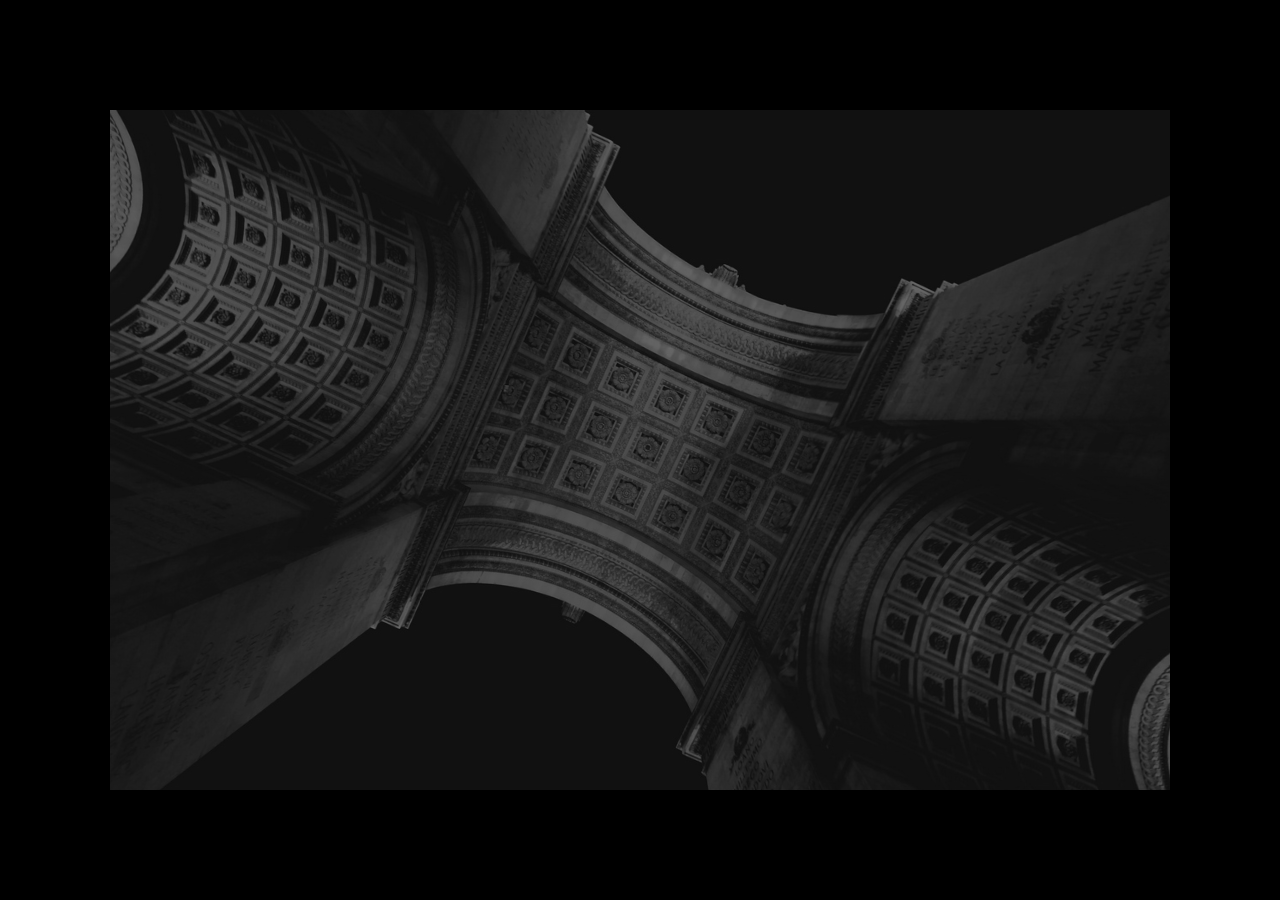
==== index.html @ 2edc4a4c "Update" ====
<!DOCTYPE html>
<html lang="en">

<head>
    <meta charset="utf-8">
    <title>
        Gus Yudha || Hi There!
    </title>
    <meta content="" name="description">
    <meta content="" name="author">
    <meta content="" name="keywords">
    <meta
        content="height=device-height, width=device-width, initial-scale=1.0, minimum-scale=1.0, maximum-scale=1.0, user-scalable=no, target-densitydpi=device-dpi"
        name="viewport">

    <link href="css/bootstrap.min.css" media="all" rel="stylesheet" type="text/css">
    <link href="css/style-pure-dark.css" media="all" rel="stylesheet" type="text/css">
    <link href="css/font-awesome-4.5.0/css/font-awesome.min.css" media="all" rel="stylesheet" type="text/css">
    <link href="css/colors/red.css" media="screen" rel="stylesheet" title="red" type="text/css">
    <link href="css/colors/red-2.css" media="screen" rel="stylesheet" title="red-2" type="text/css">
    <link href="css/colors/green.css" media="screen" rel="stylesheet" title="green" type="text/css">
    <link href="css/colors/green-2.css" media="screen" rel="stylesheet" title="green-2" type="text/css">
    <link href="css/colors/blue.css" media="screen" rel="stylesheet" title="blue" type="text/css">
    <link href="css/colors/blue-2.css" media="screen" rel="stylesheet" title="blue-2" type="text/css">
    <link href="css/colors/yellow.css" media="screen" rel="stylesheet" title="yellow" type="text/css">
    <link href="css/colors/yellow-2.css" media="screen" rel="stylesheet" title="yellow-2" type="text/css">
    <link href="css/colors/orange.css" media="screen" rel="stylesheet" title="orange" type="text/css">
    <link href="css/colors/gold.css" media="screen" rel="stylesheet" title="gold" type="text/css">
    <link href="css/colors/pink.css" media="screen" rel="stylesheet" title="pink" type="text/css">
    <link href="css/colors/purple.css" media="screen" rel="stylesheet" title="purple" type="text/css">
    <link href="css/colors/violet.css" media="screen" rel="stylesheet" title="violet" type="text/css">
    <link href="css/colors/turquoise.css" media="screen" rel="stylesheet" title="turquoise" type="text/css">
    <link href="css/colors/brick.css" media="screen" rel="stylesheet" title="brick" type="text/css">
    <link href="css/colors/white.css" media="screen" rel="stylesheet" title="white" type="text/css">
    <link
        href="http://fonts.googleapis.com/css?family=Raleway:100,200,300,400,500,600,700,800,900%7CDosis:200,300,400,500,600,700,800%7COswald:300,400,700%7CMontserrat:400,700"
        rel="stylesheet" type="text/css">
</head>

<body class="page-top">

    <div id="preloader">
        <div id="preloader-status">
            <div class="preloader-position preloader-effect">
                <span></span>
            </div>
        </div>
    </div>
    <div class="site-opening" id="site-wrapper">

        <div id="bg-layer">

            <div id="kenburnsy-bg">
                <img alt="Background" src="img/background/1.jpg">
                <img alt="Background" src="img/background/2.jpg">
                <img alt="Background" src="img/background/3.jpg">
                <img alt="Background" src="img/background/4.jpg">
            </div>

            <div id="particles-holder">
                <div id="particles-js"></div>
            </div>
            <div class="preload-content"></div>
        </div>
    </div>

    <div class="logo top-position"></div>

    <div class="logo-mobile top-position"></div>

    <div class="menu-trigger top-position" id="menu">

        <button class="lines-button minus menu-toggle" id="main-menu-caller" type="button"><span
                class="lines"></span></button>
    </div>
    <div id="ui-layer">

        <div id="menu-wrapper">

            <div id="main-menu">
                <div class="menu-nav-wrapper">
                    <nav class="menu-nav">
                        <ul class="brackets">
                            <li class="menu">
                                <a class="menu-state active" href="#" id="fire-home">Home</a>
                            </li>
                            <li class="menu">
                                <a class="menu-state" href="#" id="fire-about">About</a>
                            </li>
                            <li class="menu">
                                <a class="menu-state" href="#" id="fire-services">Services</a>
                            </li>
                            <li class="menu">
                                <a class="menu-state" href="#" id="fire-photos">Videos</a>
                            </li>
                            <li class="menu">
                                <a class="menu-state" href="#" id="fire-contact">Contact</a>
                            </li>
                            <li class="menu credits">
                                <a href="#">&copy;2021 All Rights Reserved.</a>
                            </li>
                        </ul>
                    </nav>
                </div>
            </div>
        </div>
    </div>
    <div class="border-top top-position"></div>
    <div class="border-left left-position"></div>
    <div class="border-right right-position"></div>
    <div class="border-bottom bottom-position"></div>
    <div class="line-left left-position"></div>
    <div class="line-right right-position">
        <a href="#">&copy;2021 All Rights Reserved.</a>
    </div>
    <div class="launcher bottom-position">

        <div id="countdown-wrapper">
            <ul id="countdown">

                <li>
                    <span>2000</span>
                    <p class="timeRefDays">
                        BORN
                    </p>
                </li>
            </ul>
        </div>
    </div>
    <div class="social-icons-wrapper bottom-position">
        <ul class="social-icons">
            <li>
                <a class="fa fa-github" href="https://github.com/ibyudha"></a>
            </li>
            <li>
                <a class="fa fa-youtube" href="https://www.youtube.com/channel/UCrnwR8ihvCiqysY6iXdpBxA"></a>
            </li>
            <li>
                <a class="fa fa-linkedin"
                    href="https://www.linkedin.com/in/ida-bagus-made-yudha-wirawan-a17a961aa/"></a>
            </li>
            <li>
                <a class="fa fa-facebook" href="https://www.facebook.com/gus.yudha.3114/"></a>
            </li>
            <li>
                <a class="fa fa-instagram" href="https://www.instagram.com/ibyudha/"></a>
            </li>
            <li>
                <a class="fa fa-twitter" href="https://twitter.com/ibyudha_"></a>
            </li>
        </ul>
    </div>
    <div class="ex-modal">

        <div class="center-container-home">

            <div class="center-block-home">

                <h6>
                    Newsletter sign up
                </h6>
                <p>
                    Subscribe today to receive the latest news
                </p>
                <div id="subscribe-wrapper">
                    <div id="newsletter">
                        <div class="newsletter">
                            <form action="#" id="subscribe" method="post" name="subscribe">
                                <span class="input input--kuro"><input
                                        class="subscribe-requiredField subscribe-email input__field input__field--kuro"
                                        id="subscribe-email" name="subscribe-email" type="text"> <label
                                        class="input__label input__label--kuro" for="subscribe-email"><span
                                            class="mail input__label-content input__label-content--kuro">Email</span></label>
                                    <button class="submit-button-2" id="submit-2"
                                        type="submit">Subscribe</button></span>
                            </form>
                        </div>
                    </div>
                </div>
                <div class="ex-modal-closer ex-modal-launcher">
                    <a href="#"><span class="fa fa-times"></span></a>
                </div>
            </div>
        </div>
    </div>
    <div class="upper-page current" id="home">

        <div class="overlay left-position"></div>

        <div class="center-container-home">

            <div class="center-block-home">

                <div class="upper-content">

                    <div class="container sections">

                        <div class="row">

                            <div id="intro-wrapper">
                                <div class="flexslider-the-sea">
                                    <ul class="slides">
                                        <li>
                                            <h3>
                                                I AM GUS YUDHA
                                            </h3>
                                        </li>
                                        <li>
                                            <h3>
                                                I AM A LUMION
                                            </h3>
                                        </li>
                                    </ul>
                                </div>
                                <div class="divider-the-sea"></div>
                                <div class="unveil-the-sea">
                                    <div class="wrap-the-sea">
                                        <div class="line-top-the-sea"></div>
                                        <div class="title-intro-the-sea">
                                            <h1 style="font-size: 3rem;">
                                                WELCOME
                                            </h1>
                                        </div>
                                        <div class="description-intro-the-sea">
                                            <span class="line-bottom-the-sea"></span> <span class="subscribe-spacer"><a
                                                    class="ex-modal-launcher" href="#">Subscribe</a></span> <span
                                                class="line-bottom-the-sea"></span>
                                        </div>
                                    </div>
                                </div>
                            </div>
                        </div>
                    </div>
                    <div class="social-icons-wrapper-mobile bottom-position">
                        <ul class="social-icons-mobile">
                            <li>
                                <a class="fa fa-github" href="https://github.com/ibyudha"></a>
                            </li>
                            <li>
                                <a class="fa fa-youtube"
                                    href="https://www.youtube.com/channel/UCrnwR8ihvCiqysY6iXdpBxA"></a>
                            </li>
                            <li>
                                <a class="fa fa-linkedin"
                                    href="https://www.linkedin.com/in/ida-bagus-made-yudha-wirawan-a17a961aa/"></a>
                            </li>
                            <li>
                                <a class="fa fa-facebook" href="https://www.facebook.com/gus.yudha.3114/"></a>
                            </li>
                            <li>
                                <a class="fa fa-instagram" href="https://www.instagram.com/ibyudha/"></a>
                            </li>
                            <li>
                                <a class="fa fa-twitter" href="https://twitter.com/ibyudha_"></a>
                            </li>
                        </ul>
                    </div>
                    <div class="launcher-mobile bottom-position">

                        <div id="countdown-wrapper-mobile">
                            <ul id="countdown-mobile">
                                <li>
                                    <span>2000</span>
                                    <p class="timeRefDays">
                                        BORN
                                    </p>
                                </li>
                            </ul>
                        </div>
                    </div>
                </div>
            </div>
        </div>
    </div>

    <div class="lower-page" id="about">

        <div class="center-container">

            <div class="center-block">

                <div class="lower-content">

                    <div class="container sections">

                        <div class="row">
                            <div class="col-md-3">
                                <h4>
                                    Who i am
                                </h4>
                                <h2>
                                    About
                                </h2>
                            </div>
                            <div class="col-md-3"></div>
                            <div class="col-md-6">

                                <div class="quote">
                                    <p>
                                        <span class="quote-mark-l fa fa-quote-left"></span>I am a person who likes to
                                        examine an event and see the world from a different side.<span
                                            class="quote-mark-r fa fa-quote-right"></span>
                                    </p>
                                </div>
                            </div>
                        </div>

                        <div class="row">

                            <div class="decoration">
                                <div class="decoration-left"></div>
                                <div class="decoration-effect">
                                    <a class="effect-bubba" href="#">Read more</a>
                                </div>
                                <div class="decoration-right"></div>
                            </div>
                        </div>

                        <div class="row">
                            <div class="col-md-4">
                                <span class="awesome"><span class="fa fa-shield"></span></span>
                                <h5>
                                    <span class="awesome-2">Skills</span> First
                                </h5>

                                <div class="contentOT">
                                    <div class="colOT">
                                        <ul id="skills">
                                            <li>
                                                <span class="expand photoshop"></span><span
                                                    class="skills-description">Video Editor &middot; 85%</span>
                                            </li>
                                            <li>
                                                <span class="expand jquery"></span><span
                                                    class="skills-description">Computer Network &middot;
                                                    70%</span>
                                            </li>
                                            <li>
                                                <span class="expand css3"></span><span class="skills-description">Web Programming &middot; 75%</span>
                                            </li>
                                            <li>
                                                <span class="expand html5"></span><span
                                                    class="skills-description">Computer Vision &middot; 80%</span>
                                            </li>
                                            <li class="last">
                                                <span class="expand dreamweaver"></span><span
                                                    class="skills-description">Data Science &middot; 80%</span>
                                            </li>
                                        </ul>
                                    </div>
                                </div>
                            </div>
                            <div class="col-md-4">
                                <span class="awesome"><span class="fa fa-user-secret"></span></span>
                                <h5>
                                    <span class="awesome-2">Customer</span> First
                                </h5>
                                <p>
                                    Every customer needs comfort when ordering.
                                </p>
                                <p>
                                    I will provide a quick response service and appropriate advice every time a customer
                                    asks a question.
                                </p>
                            </div>
                            <div class="col-md-4">
                                <span class="awesome"><span class="fa fa-star"></span></span>
                                <h5>
                                    <span class="awesome-2">Quality</span> First
                                </h5>
                                <p>
                                    Everyone wants the highest quality products for them.
                                </p>
                                <p>
                                    I will work as much as possible to produce superior products commensurate with the
                                    trust given by the customer</a>.
                                </p>
                            </div>
                        </div>
                        <div class="divider-post-bottom"></div>
                    </div>
                </div>
            </div>
        </div>
    </div>

    <div class="lower-page" id="services">

        <div class="center-container">

            <div class="center-block">

                <div class="lower-content">

                    <div class="container sections">

                        <div class="row">
                            <div class="col-md-3">
                                <h4>
                                    What i do
                                </h4>
                                <h2>
                                    Services
                                </h2>
                            </div>
                            <div class="col-md-3"></div>
                            <div class="col-md-6">

                                <div class="quote">
                                    <p>
                                        <span class="quote-mark-l fa fa-quote-left"></span>The best work is made with
                                        patience, accuracy, and hard work.<span
                                            class="quote-mark-r fa fa-quote-right"></span>
                                    </p>
                                </div>
                            </div>
                        </div>

                        <div class="row">

                            <div class="decoration">
                                <div class="decoration-left"></div>
                                <div class="decoration-effect">
                                    <a class="effect-bubba" href="#">Read more</a>
                                </div>
                                <div class="decoration-right"></div>
                            </div>
                        </div>

                        <div class="row">
                            <div class="col-md-4">
                                <span class="awesome"><span class="fa fa-globe"></span></span>
                                <h5>
                                    <span class="awesome-2">WEB</span> DEVELOPER
                                </h5>
                                <p>
                                    I've built several websites and have also improved some of the existing ones.
                                </p>

                                <div class="divider-post"></div>
                                <span class="awesome"><span class="fa fa-camera"></span></span>
                                <h5>
                                    <span class="awesome-2">CONTENT</span> CREATOR
                                </h5>
                                <p>
                                    I making weekly video tutorials about technology.
                                </p>
                            </div>
                            <div class="col-md-4">
                                <span class="awesome"><span class="fa fa-gear"></span></span>
                                <h5>
                                    <span class="awesome-2">AI</span> ENGINEER
                                </h5>
                                <p>
                                    My last project was creating a chatbot.
                                </p>

                                <div class="divider-post"></div>
                                <span class="awesome"><span class="fa fa-diamond"></span></span>
                                <h5>
                                    <span class="awesome-2">Network</span> Administrator
                                </h5>
                                <p>
                                    I have built a virtual server based network.
                                </p>
                            </div>
                            <div class="col-md-4">

                                <div class="services-gallery">
                                    <ul class="services-gallery-slider owl-carousel">
                                        <li>
                                            <div class="iframe-container">
                                                <iframe width="270" height="200"
                                                    src="https://www.youtube-nocookie.com/embed/wpNX9VhUiH8?controls=0"
                                                    frameborder="0"
                                                    allow="accelerometer; autoplay; encrypted-media; gyroscope; picture-in-picture"
                                                    allowfullscreen></iframe>
                                            </div>
                                        </li>
                                        <li>
                                            <div class="iframe-container">
                                                <iframe width="270" height="200"
                                                    src="https://www.youtube-nocookie.com/embed/eG4QTaMEMxc?controls=0"
                                                    frameborder="0"
                                                    allow="accelerometer; autoplay; encrypted-media; gyroscope; picture-in-picture"
                                                    allowfullscreen></iframe>
                                            </div>
                                        </li>
                                        <li>
                                            <div class="iframe-container">
                                                <iframe width="270" height="200"
                                                    src="https://www.youtube-nocookie.com/embed/G50nzYuES7M?controls=0"
                                                    frameborder="0"
                                                    allow="accelerometer; autoplay; encrypted-media; gyroscope; picture-in-picture"
                                                    allowfullscreen></iframe>
                                            </div>
                                        </li>
                                        <li>
                                            <div class="iframe-container">
                                                <iframe width="270" height="200"
                                                    src="https://www.youtube-nocookie.com/embed/UrWe6gHqko0?controls=0"
                                                    frameborder="0"
                                                    allow="accelerometer; autoplay; encrypted-media; gyroscope; picture-in-picture"
                                                    allowfullscreen></iframe>
                                            </div>
                                        </li>
                                        <li>
                                            <div class="iframe-container">
                                                <iframe width="270" height="200"
                                                    src="https://www.youtube-nocookie.com/embed/bpfeoYGcw3g?controls=0"
                                                    frameborder="0"
                                                    allow="accelerometer; autoplay; encrypted-media; gyroscope; picture-in-picture"
                                                    allowfullscreen></iframe>
                                            </div>
                                        </li>
                                        <li>
                                            <div class="iframe-container">
                                                <iframe width="270" height="200"
                                                    src="https://www.youtube-nocookie.com/embed/3aJfCZ4-HDM?controls=0"
                                                    frameborder="0"
                                                    allow="accelerometer; autoplay; encrypted-media; gyroscope; picture-in-picture"
                                                    allowfullscreen></iframe>
                                            </div>
                                        </li>
                                    </ul>
                                </div>
                            </div>
                        </div>
                        <div class="divider-post-bottom"></div>
                    </div>
                </div>
            </div>
        </div>
    </div>
    <div class="lower-page" id="photos">

        <div class="center-container">

            <div class="center-block">

                <div class="lower-content">

                    <div class="container sections">

                        <div class="row">
                            <div class="col-md-3">
                                <h4>
                                    What it looks like
                                </h4>
                                <h2>
                                    Videos
                                </h2>
                            </div>
                            <div class="col-md-3"></div>
                            <div class="col-md-6">

                                <div class="quote">
                                    <p>
                                        <span class="quote-mark-l fa fa-quote-left"></span>Capture every precious moment
                                        that will become a flash of history for the audience.<span
                                            class="quote-mark-r fa fa-quote-right"></span>
                                    </p>
                                </div>
                            </div>
                        </div>
                        <div class="row">

                            <div class="decoration">
                                <div class="decoration-left"></div>
                                <div class="decoration-effect">
                                    <a class="effect-bubba" href="#">Read more</a>
                                </div>
                                <div class="decoration-right"></div>
                            </div>
                        </div>

                        <div class="row">

                            <div class="photos-gallery">
                                <ul class="photos-gallery-slider owl-carousel">
                                    <li>
                                        <div class="iframe-container">
                                            <iframe width="270" height="200"
                                                src="https://www.youtube-nocookie.com/embed/HzrtoW1cZo8?controls=0"
                                                frameborder="0"
                                                allow="accelerometer; autoplay; encrypted-media; gyroscope; picture-in-picture"
                                                allowfullscreen></iframe>
                                        </div>
                                    </li>
                                    <li>
                                        <div class="iframe-container">
                                            <iframe width="270" height="200"
                                                src="https://www.youtube-nocookie.com/embed/O0XNQ7FnA1s?controls=0"
                                                frameborder="0"
                                                allow="accelerometer; autoplay; encrypted-media; gyroscope; picture-in-picture"
                                                allowfullscreen></iframe>
                                        </div>
                                    </li>
                                    <li>
                                        <div class="iframe-container">
                                            <iframe width="270" height="200"
                                                src="https://www.youtube-nocookie.com/embed/5U_Fi6OsP6A?controls=0"
                                                frameborder="0"
                                                allow="accelerometer; autoplay; encrypted-media; gyroscope; picture-in-picture"
                                                allowfullscreen></iframe>
                                        </div>
                                    </li>
                                    <li>
                                        <div class="iframe-container">
                                            <iframe width="270" height="200"
                                                src="https://www.youtube-nocookie.com/embed/e3sJr1obeyM?controls=0"
                                                frameborder="0"
                                                allow="accelerometer; autoplay; encrypted-media; gyroscope; picture-in-picture"
                                                allowfullscreen></iframe>
                                        </div>
                                    </li>
                                </ul>
                            </div>
                        </div>
                        <div class="divider-post-bottom"></div>
                    </div>
                </div>
            </div>
        </div>
    </div>

    <div class="lower-page" id="contact">

        <div class="center-container">

            <div class="center-block">

                <div class="lower-content">

                    <div class="container sections">

                        <div class="row">
                            <div class="col-md-3">
                                <h4>
                                    Where to find me
                                </h4>
                                <h2>
                                    Contact
                                </h2>
                            </div>
                            <div class="col-md-3"></div>
                            <div class="col-md-6">

                                <div class="quote">
                                    <p>
                                        <span class="quote-mark-l fa fa-quote-left"></span>I live on the north side of
                                        Bali. Singaraja is a city located in Buleleng regency and is dubbed as an
                                        education city.<span class="quote-mark-r fa fa-quote-right"></span>
                                    </p>
                                </div>
                            </div>
                        </div>
                        <div class="row">

                            <div class="decoration">
                                <div class="decoration-left"></div>
                                <div class="decoration-effect">
                                    <a class="effect-bubba" href="#">Read more</a>
                                </div>
                                <div class="decoration-right"></div>
                            </div>
                        </div>

                        <div class="row">
                            <div class="col-md-4">
                                <span class="awesome-contact"><span class="fa fa-map-marker"></span></span>
                                <p>
                                    Griya Kemenuh Upapathi.<br>
                                    Mayor Metra Street 26, Bali
                                </p>

                                <div class="divider-post"></div>
                                <span class="awesome-contact"><span class="fa fa-mobile"></span></span>
                                <p>
                                    [+62] 8214 - 7907 - 803
                                </p>

                                <div class="divider-post"></div>
                                <span class="awesome-contact"><span class="fa fa-paper-plane"></span></span>
                                <p>
                                    <a href="mailto:yudhawirawan@outlook.com">yudhawirawan@outlook.com</a>
                                </p>
                            </div>
                            <div class="col-md-8">

                                <div id="contact-form">
                                    <form action="#" id="form" method="post" name="send">
                                        <div>
                                            <input class="requiredField name" id="name" name="name" placeholder="Name"
                                                type="text">
                                        </div>
                                        <div>
                                            <input class="requiredField email" id="email" name="email"
                                                placeholder="Email" type="text">
                                        </div>
                                        <div>
                                            <input class="requiredField subject" id="subject" name="subject"
                                                placeholder="Subject" type="text">
                                        </div>
                                        <div>
                                            <textarea class="requiredField message" id="message" name="message"
                                                placeholder="Message">
</textarea>
                                        </div>
                                        <div>
                                            <button class="submit-button" id="submit" type="submit">Submit</button>
                                        </div>
                                    </form>
                                </div>
                            </div>
                        </div>
                        <div class="divider-post-bottom"></div>
                    </div>
                </div>
            </div>
        </div>
    </div>

    <script src="js/jquery-1.11.3.min.js" type="text/javascript"></script>
    <script src="js/plugins.js" type="text/javascript"></script>
    <script src="js/ex.js" type="text/javascript"></script>
    <script src="js/particles-light.js" type="text/javascript"></script>
    <div class="s-close" id="customizer">
        <span class="corner"><i class="fa fa-cog"></i></span>
        <div class="visible" id="options">
            <div class="options-head">
                Color Switcher
            </div>
            <div class="options-segment clearfix colors-sel">
                <div class="color-head">
                    Color Scheme
                </div>
                <ul class="color-scheme clearfix">
                    <li class="red">
                        <a class="styleswitch" data-color="red" href="css/colors/red.html"></a>
                    </li>
                    <li class="red-2">
                        <a class="styleswitch" data-color="red-2" href="css/colors/red-2.html"></a>
                    </li>
                    <li class="green">
                        <a class="styleswitch" data-color="green" href="css/colors/green.html"></a>
                    </li>
                    <li class="green-2">
                        <a class="styleswitch" data-color="green-2" href="css/colors/green-2.html"></a>
                    </li>
                    <li class="blue">
                        <a class="styleswitch" data-color="blue" href="css/colors/blue.html"></a>
                    </li>
                    <li class="blue-2">
                        <a class="styleswitch" data-color="blue-2" href="css/colors/blue-2.html"></a>
                    </li>
                    <li class="yellow">
                        <a class="styleswitch" data-color="yellow" href="css/colors/yellow.html"></a>
                    </li>
                    <li class="yellow-2">
                        <a class="styleswitch" data-color="yellow-2" href="css/colors/yellow-2.html"></a>
                    </li>
                    <li class="orange">
                        <a class="styleswitch" data-color="orange" href="css/colors/orange.html"></a>
                    </li>
                    <li class="gold">
                        <a class="styleswitch" data-color="gold" href="css/colors/gold.html"></a>
                    </li>
                    <li class="pink">
                        <a class="styleswitch" data-color="pink" href="css/colors/pink.html"></a>
                    </li>
                    <li class="purple">
                        <a class="styleswitch" data-color="purple" href="css/colors/purple.html"></a>
                    </li>
                    <li class="violet">
                        <a class="styleswitch" data-color="violet" href="css/colors/violet.html"></a>
                    </li>
                    <li class="turquoise">
                        <a class="styleswitch" data-color="turquoise" href="css/colors/turquoise.html"></a>
                    </li>
                    <li class="brick">
                        <a class="styleswitch" data-color="brick" href="css/colors/brick.html"></a>
                    </li>
                    <li class="white">
                        <a class="styleswitch" data-color="white" href="css/colors/white.html"></a>
                    </li>
                </ul>
            </div>
        </div>
    </div>
</body>

</html>
---- css/style-pure-dark.css ----
@charset "utf-8";
/* CSS Document */


/*
  reset
  layout
  intro
  navigation
  brackets
  lines
  signup form
  newsletter form
  newsletter field effect
  social icons
  countdown
  contact form
  frame
  borders
  skills
  kenburnsy
  supersized
  YouTube video containment
  HTML5 video containment
  google maps
  flexSlider
  clouds
  weather
  film grain
  particles
  snow
  birds
  preloader
  preload content
  center container
  owlCarousel
  core owlCarousel
  core magnificPopup
  media queries
  styleswitch [for demonstration purposes only]
*/


/* reset */
html, body, div, span, applet, object, iframe, h1, h2, h3, h4, h5, h6, p, blockquote, pre, a, abbr, acronym, address, big, cite, code, del, dfn, em, img, ins, kbd, q, s, samp, small, strike, strong, sub, sup, tt, var, b, u, i, center, dl, dt, dd, ol, ul, li, fieldset, form, label, legend, table, caption, tbody, tfoot, thead, tr, th, td, article, aside, canvas, details, embed, figure, figcaption, footer, header, hgroup, menu, nav, output, ruby, section, summary, time, mark, audio, video {
margin: 0;
padding: 0;
border: 0;
font-size: 100%;
font: inherit;
vertical-align: baseline;
}

html, body {
height: 100%;
}

body {
line-height: 1;
}

article, aside, details, figcaption, figure, footer, header, hgroup, menu, nav, section {
display: block;
}

ol, ul {
list-style: none;
}

blockquote, q {
quotes: none;
}

blockquote:before, blockquote:after, q:before, q:after {
content: '';
content: none;
}

table {
border-collapse: collapse;
border-spacing: 0;
}

*:focus {  
outline: none;
}

/* remove dotted outline from links, button and input element */
a:focus, a:active,
button::-moz-focus-inner,
input[type="reset"]::-moz-focus-inner,
input[type="button"]::-moz-focus-inner,
input[type="submit"]::-moz-focus-inner {
border: 0;
outline: 0;
}


/* layout */
body {
font-family: 'Raleway', sans-serif;
font-size: 14px;
line-height: 1.5;
font-style: normal;
font-weight: 400;
text-align: left;
color: #fff;
background: #000;
 -webkit-font-smoothing: antialiased;
-moz-osx-font-smoothing: grayscale;
-webkit-text-size-adjust: 100%;
   -moz-text-size-adjust: 100%;
    -ms-text-size-adjust: 100%;
width: 100%;
height: 100%;
overflow-x: hidden;
overflow-y: auto;
margin: 0;
padding: 0;
}

a {
text-decoration: none;
outline: none;
 -webkit-font-smoothing: antialiased;
-moz-osx-font-smoothing: grayscale;
}

a:hover {
color: #fff;
text-decoration: none;
outline: none;
}

p {
 -webkit-font-smoothing: antialiased;
-moz-osx-font-smoothing: grayscale;
}

p a {
text-decoration: none;
outline: none;
font-weight: bold;
-webkit-transition: all 0.5s linear;
   -moz-transition: all 0.5s linear;
    -ms-transition: all 0.5s linear;
     -o-transition: all 0.5s linear;
        transition: all 0.5s linear;
}

p a:hover {
color: #fff;
text-decoration: none;
outline: none;
-webkit-transition: all 0.5s linear;
   -moz-transition: all 0.5s linear;
    -ms-transition: all 0.5s linear;
     -o-transition: all 0.5s linear;
        transition: all 0.5s linear;
}

strong {
font-weight: bold;
}

::-moz-selection { background: #fff; color: #000; }
     ::selection { background: #fff; color: #000; }

 
h1, h2, h3, h4, h5, h6 {
 -webkit-font-smoothing: antialiased;
-moz-osx-font-smoothing: grayscale;
}

h2 {
font-family: 'Montserrat', sans-serif;
font-size: 70px;
font-weight: 700;
line-height: 1;
letter-spacing: -0.08em;
color: #fff;
text-align: left;
text-transform: uppercase;
margin: 0;
padding: 0 0 0 10px;
}

h4 {
font-family: 'Dosis', sans-serif;
font-size: 15px;
font-weight: 400;
line-height: 1;
letter-spacing: 0.05em;
color: #fff;
text-align: left;
text-transform: uppercase;
margin: 0;
padding: 0 0 2px 10px;
}

h5 {
font-family: 'Montserrat', sans-serif;
/* font-size: 30px; */
font-size: 25px;
font-weight: 700;
line-height: 1;
letter-spacing: -0.08em;
color: #fff;
text-align: left;
text-transform: uppercase;
margin: 19px auto 13px auto;
padding: 0 0 0 10px;
}

h6 {
font-family: 'Montserrat', sans-serif;
font-size: 30px;
font-weight: 700;
line-height: 1;
letter-spacing: -0.08em;
color: #fff;
text-align: center;
text-transform: uppercase;
margin: 0;
padding: 0;
}

.overlay {
visibility: visible;
display: block;
position: fixed;
width: 100%;
height: 100%;
overflow: hidden;
left: -50%;
top: 0;
-webkit-transition: all 1000ms ease;
   -moz-transition: all 1000ms ease;
    -ms-transition: all 1000ms ease;
     -o-transition: all 1000ms ease;
        transition: all 1000ms ease;
-webkit-transform: skew(-25deg, 0deg);
   -moz-transform: skew(-25deg, 0deg);
    -ms-transform: skew(-25deg, 0deg);
     -o-transform: skew(-25deg, 0deg);
        transform: skew(-25deg, 0deg);
background: rgba(0,0,0, .55);
z-index: 0;
}

.overlay.left-position {
left: -150%;
-webkit-transition: all 1000ms ease;
   -moz-transition: all 1000ms ease;
    -ms-transition: all 1000ms ease;
     -o-transition: all 1000ms ease;
        transition: all 1000ms ease;
}

.logo {
visibility: visible;
display: block;
background: url(../img/logo-light.png) no-repeat;
position: fixed;
width: 80px;
height: 80px;
left: 25px;
top: 25px;
-webkit-transition: all 0.7s;
   -moz-transition: all 0.7s;
    -ms-transition: all 0.7s;
     -o-transition: all 0.7s;
        transition: all 0.7s;
z-index: 500;
}

.logo.top-position {
-webkit-transform: translateY(-200px);
   -moz-transform: translateY(-200px);
    -ms-transform: translateY(-200px);
     -o-transform: translateY(-200px);
        transform: translateY(-200px);
-webkit-transition: all 0.7s;
   -moz-transition: all 0.7s;
    -ms-transition: all 0.7s;
     -o-transition: all 0.7s;
        transition: all 0.7s;
}

.logo-mobile {
visibility: hidden;
display: none;
}

.line-left {
visibility: visible;
display: block;
font-family: 'Dosis', sans-serif;
letter-spacing: normal;
font-weight: 400;
text-transform: uppercase;
text-decoration: none;
text-align: center;
font-size: 15px;
-webkit-transform: rotate(-90deg);
   -moz-transform: rotate(-90deg);
    -ms-transform: rotate(-90deg);
     -o-transform: rotate(-90deg);
        transform: rotate(-90deg);
-webkit-transform-origin: 0% 50%;
   -moz-transform-origin: 0% 50%;
    -ms-transform-origin: 0% 50%;
     -o-transform-origin: 0% 50%;
        transform-origin: 0% 50%;
position: fixed;
width: 325px;
left: 36px;
top: 50%;
margin-top: 125px;
-webkit-transition: all 0.7s;
   -moz-transition: all 0.7s;
    -ms-transition: all 0.7s;
     -o-transition: all 0.7s;
        transition: all 0.7s;	
z-index: 500;
}

.line-left.left-position {
-webkit-transform: translateX(-200px) rotate(-90deg);
   -moz-transform: translateX(-200px) rotate(-90deg);
    -ms-transform: translateX(-200px) rotate(-90deg);
     -o-transform: translateX(-200px) rotate(-90deg);
        transform: translateX(-200px) rotate(-90deg);
-webkit-transition: all 0.7s;
   -moz-transition: all 0.7s;
    -ms-transition: all 0.7s;
     -o-transition: all 0.7s;
        transition: all 0.7s;
}

.line-left a {
color: #fff;
text-decoration: none;
}

.line-left a:hover {
color: #fff;
text-decoration: none;
}

.line-right {
visibility: visible;
display: block;
font-family: 'Dosis', sans-serif;
letter-spacing: normal;
font-weight: 400;
text-transform: uppercase;
text-decoration: none;
text-align: center;
font-size: 15px;
-webkit-transform: rotate(-90deg);
   -moz-transform: rotate(-90deg);
    -ms-transform: rotate(-90deg);
     -o-transform: rotate(-90deg);
        transform: rotate(-90deg);
-webkit-transform-origin: 100% 50%;
   -moz-transform-origin: 100% 50%;
    -ms-transform-origin: 100% 50%;
     -o-transform-origin: 100% 50%;
        transform-origin: 100% 50%;
position: fixed;
width: 325px;
right: 35px;
top: 50%;
margin-top: -200px;
-webkit-transition: all 0.7s;
   -moz-transition: all 0.7s;
    -ms-transition: all 0.7s;
     -o-transition: all 0.7s;
        transition: all 0.7s;	
z-index: 500;
}

.line-right.right-position {
-webkit-transform: translateX(200px) rotate(-90deg);
   -moz-transform: translateX(200px) rotate(-90deg);
    -ms-transform: translateX(200px) rotate(-90deg);
     -o-transform: translateX(200px) rotate(-90deg);
        transform: translateX(200px) rotate(-90deg);
-webkit-transition: all 0.7s;
   -moz-transition: all 0.7s;
    -ms-transition: all 0.7s;
     -o-transition: all 0.7s;
        transition: all 0.7s;
}

.line-right a {
color: #fff;
text-decoration: none;
}

.line-right a:hover {
color: #fff;
text-decoration: none;
}

.upper-page {
min-height: 100%;
margin: 0;
padding: 0;
}

.upper-content {
margin: 0 auto;
padding: 0;
}

.lower-page {
min-height: 100%;
margin: 0;
padding: 0;
}

.lower-content {
margin: 0 auto;
padding: 213px 0 0 0;
}

.lower-content p {
font-weight: 400;
letter-spacing: 0.05em;
padding: 10px;
}

.sections {
position: relative;
z-index: 5;
}

#about, #services, #photos, #contact {
display: none;
}

.divider-post {
position: relative;
width: 100%;
height: 20px;
}

.divider-post-bottom {
position: relative;
width: 100%;
height: 152px;
}

.awesome {
font-size: 25px;
margin: 0;
padding: 12px 0 0 10px;
text-align: left;
display: block;
}

.awesome-2 {
color: #fff;
}

.awesome-contact {
font-size: 25px;
margin: 0;
padding: 12px 0 10px 10px;
text-align: left;
display: block;
}

.quote {
margin: 23px 0 0 0;
}

.quote p {
font-family: 'Dosis', sans-serif;
letter-spacing: normal;
font-weight: 400;
text-transform: uppercase;
text-decoration: none;
text-align: center;
font-size: 17px;
}

.quote-mark-l {
color: #fff;
padding: 0 10px 0 0;
}

.quote-mark-r {
color: #fff;
padding: 0 0 0 10px;
}

.decoration {
position: relative;
margin: 79px auto 68px auto;
text-align: center;
}

.decoration-left {
width: 33%;
height: 1px;
background: #777;
margin: 0 119px 10px 0;
position: relative;
display: inline-block;
}

.decoration-right {
width: 33%;
height: 1px;
background: #777;
margin: 0 0 10px 119px;
position: relative;
display: inline-block;
}

.decoration-effect {
position: absolute;
font-family: 'Dosis', sans-serif;
font-size: 17px;
line-height: 1.5;
font-style: normal;
text-transform: uppercase;
text-align: center;
font-weight: 400;
letter-spacing: 1px;
background: none;
width: 202px;
height: 61px;
padding: 17px 0 0 0;
margin-left: -101px;
left: 50%;
top: -25px;
border: 1px solid #777;
z-index: 999;
}

.decoration-effect a, .decoration-effect a:hover {
color: #fff;
text-decoration: none;
}

.effect-bubba::before,
.effect-bubba::after {
width: 180px;
height: 39px;
position: absolute;
top: 10px;
right: 10px;
bottom: 10px;
left: 10px;
content: '';
        opacity: 0;
   -moz-opacity: 0;
-webkit-opacity: 0;
filter: alpha(opacity=0);
-ms-filter: "progid:DXImageTransform.Microsoft.Alpha(Opacity=0)";
-webkit-transition: opacity 0.35s, -webkit-transform 0.35s;
        transition: opacity 0.35s, transform 0.35s;
}

.effect-bubba::before {
border-top: 1px solid #fff;
border-bottom: 1px solid #fff;
-webkit-transform: scale(0,1);
   -moz-transform: scale(0,1);
    -ms-transform: scale(0,1);
     -o-transform: scale(0,1);
        transform: scale(0,1);
}

.effect-bubba::after {
border-left: 1px solid #fff;
border-right: 1px solid #fff;
-webkit-transform: scale(1,0);
   -moz-transform: scale(1,0);
    -ms-transform: scale(1,0);
     -o-transform: scale(1,0);
        transform: scale(1,0);
}

.effect-bubba:hover::before,
.effect-bubba:hover::after {
        opacity: 1;
   -moz-opacity: 1;
-webkit-opacity: 1;
filter: alpha(opacity=100);
-ms-filter: "progid:DXImageTransform.Microsoft.Alpha(Opacity=100)";
-webkit-transform: scale(1);
   -moz-transform: scale(1);
    -ms-transform: scale(1);
     -o-transform: scale(1);
        transform: scale(1);
}

#intro-wrapper {
position: relative;
margin: 120px auto;
padding: 0 20px;
-webkit-transform: skew(-25deg, 0deg);
   -moz-transform: skew(-25deg, 0deg);
    -ms-transform: skew(-25deg, 0deg);
     -o-transform: skew(-25deg, 0deg);
        transform: skew(-25deg, 0deg);
}


/* intro */
.wrap-the-sea {
position: relative;
width: 100%;
text-align: center;
margin: 0 auto;
}

.unveil-the-sea {
position: relative;
width: 100%;
height: auto;
margin: 40px auto 0 auto;
}

.divider-the-sea {
position: relative;
width: 100%;
height: 1px;
}

.flexslider-the-sea h3 {
font-family: 'Dosis', sans-serif;
font-size: 23px;
line-height: 1;
font-style: normal;
text-transform: uppercase;
text-align: center;
font-weight: 400;
letter-spacing: normal;
color: #fff;
}

.line-top-the-sea {
margin: 0 auto;
width: 260px;
border-bottom: 1px solid #fff;
padding: 0 0 10px 0;
}

.title-intro-the-sea {
font-family: 'Montserrat', sans-serif;
font-size: 135px;
font-weight: 400;
font-style: normal;
text-transform: uppercase;
letter-spacing: normal;
line-height: 1;
margin: 19px 0 14px 0;
color: #fff;
}

.description-intro-the-sea {
font-family: 'Dosis', sans-serif;
font-size: 18px;
line-height: 1.5;
font-style: normal;
text-transform: uppercase;
font-weight: 500;
letter-spacing: 1px;
color: #fff;
}

.description-intro-the-sea span {
display: inline-block;
}

.line-bottom-the-sea {
width: 61px;
height: 1px;
background: #fff;
margin: 6px 14px;
text-align: center;
}


/* navigation */
#menu {
position: fixed;
width: 80px;
height: 80px;
right: 14px;
top: 3px;
-webkit-transition: all 0.7s;
   -moz-transition: all 0.7s;
    -ms-transition: all 0.7s;
     -o-transition: all 0.7s;
        transition: all 0.7s;
z-index: 1004;
}

#menu.top-position {
-webkit-transform: translateY(-200px);
   -moz-transform: translateY(-200px);
    -ms-transform: translateY(-200px);
     -o-transform: translateY(-200px);
        transform: translateY(-200px);
-webkit-transition: all 0.7s;
   -moz-transition: all 0.7s;
    -ms-transition: all 0.7s;
     -o-transition: all 0.7s;
        transition: all 0.7s;
}

.menu-toggle {
position: absolute;
display: block;
padding: 0;
background: none;
line-height: 1;
        opacity: 1;
   -moz-opacity: 1;
-webkit-opacity: 1;
filter: alpha(opacity=100);
-ms-filter: "progid:DXImageTransform.Microsoft.Alpha(Opacity=100)";
border: none;
z-index: 1004;
}

#main-menu {
position: fixed;
font-family: 'Oswald', sans-serif;
font-size: 45px;
font-style: normal;
text-transform: uppercase;
font-weight: 400;
letter-spacing: 1px;
line-height: 1;
width: 426px;
height: 100%;
right: -200%;
top: 0;
margin: auto;
-webkit-transition: right .4s ease-in-out;
   -moz-transition: right .4s ease-in-out;
    -ms-transition: right .4s ease-in-out;
     -o-transition: right .4s ease-in-out;
        transition: right .4s ease-in-out;
-webkit-transform: skew(-25deg, 0deg);
   -moz-transform: skew(-25deg, 0deg);
    -ms-transform: skew(-25deg, 0deg);
     -o-transform: skew(-25deg, 0deg);
        transform: skew(-25deg, 0deg);
z-index: 1003;
}

#main-menu.activated {
right: 0;
}

#main-menu ul {
width: 326px;
list-style: none outside none;
padding: 0 0 0 47px;

}

#main-menu ul li {
}

#main-menu .credits {
font-size: 14px;
margin: 13px 0 0 9px;
}

#main-menu .credits a {
color: #000;
text-decoration: none;
}

#main-menu a {
display: none;
min-width: 10px;
color: #fff;
text-decoration: none;
-webkit-transition: color .8s ease-in-out;
   -moz-transition: color .8s ease-in-out;
    -ms-transition: color .8s ease-in-out;
     -o-transition: color .8s ease-in-out;
        transition: color .8s ease-in-out;
}

#main-menu li .active {
color: #000;
}

.menu-nav-wrapper {
display: table;
width: 100%;
height: 100%;
overflow: hidden;
}

.menu-nav {
display: table-cell;
width: 100%;
height: 100%;	
vertical-align: middle;
}


/* brackets */
.brackets a::before,
.brackets a::after {
display: inline-block;
        opacity: 0;
   -moz-opacity: 0;
-webkit-opacity: 0;
filter: alpha(opacity=0);
-ms-filter: "progid:DXImageTransform.Microsoft.Alpha(Opacity=0)";
-webkit-transition: -webkit-transform 0.3s, opacity 0.2s;
   -moz-transition: -moz-transform 0.3s, opacity 0.2s;
    -ms-transition: -ms-transform 0.3s, opacity 0.2s;
     -o-transition: -o-transform 0.3s, opacity 0.2s;
        transition: transform 0.3s, opacity 0.2s;
}

.brackets a::before {
content: '\00b7';
margin-right: 10px;
-webkit-transform: translateX(20px);
   -moz-transform: translateX(20px);
    -ms-transform: translateX(20px);
     -o-transform: translateX(20px);
        transform: translateX(20px);
}

.brackets a::after {
content: '\00b7';
margin-left: 10px;
-webkit-transform: translateX(-20px);
   -moz-transform: translateX(-20px);
    -ms-transform: translateX(-20px);
     -o-transform: translateX(-20px);
        transform: translateX(-20px);
}

.brackets a:hover::before,
.brackets a:hover::after,
.brackets a:focus::before,
.brackets a:focus::after {
        opacity: 1;
   -moz-opacity: 1;
-webkit-opacity: 1;
filter: alpha(opacity=100);
-ms-filter: "progid:DXImageTransform.Microsoft.Alpha(Opacity=100)";
-webkit-transform: translateX(0px);	
   -moz-transform: translateX(0px);
    -ms-transform: translateX(0px);
     -o-transform: translateX(0px);
        transform: translateX(0px);
}

.brackets ul, li {
list-style: none;
}

.brackets a {
text-decoration: none;
}

.brackets a:hover {
text-decoration: none;
}

.brackets a:visited {
text-decoration: none;
}


/* lines */
.lines-button {
padding: 2rem 1rem;
cursor: pointer;
-webkit-user-select: none;
 -khtml-user-select: none;
   -moz-user-select: none;
    -ms-user-select: none;
        user-select: none;
}

.lines-button:hover {
        opacity: 1;
   -moz-opacity: 1;
-webkit-opacity: 1;
filter: alpha(opacity=100);
-ms-filter: "progid:DXImageTransform.Microsoft.Alpha(Opacity=100)";
}

.lines-button:active {
-webkit-transition: 0;
   -moz-transition: 0;
	-ms-transition: 0;
     -o-transition: 0;
        transition: 0;
}

.lines {
position: relative;
display: inline-block;
width: 3rem;
height: .3rem;
-webkit-transition: .3s;
   -moz-transition: .3s;
	-ms-transition: .3s;
     -o-transition: .3s;
        transition: .3s;
background: #fff;
}

.lines:after, .lines:before {
position: absolute;
display: inline-block;
width: 3rem;
height: .3rem;
-webkit-transition: .3s;
   -moz-transition: .3s;
	-ms-transition: .3s;
     -o-transition: .3s;
        transition: .3s;
left: 0;
content: '';
-webkit-transform-origin: .28571rem center;
   -moz-transform-origin: .28571rem center;
    -ms-transform-origin: .28571rem center;
     -o-transform-origin: .28571rem center;
        transform-origin: .28571rem center;
background: #fff;
}

.lines:before {
top: .8rem;
}

.lines:after {
top: -.8rem;
}

.lines-button.arrow.lines-close .lines:after, .lines-button.arrow.lines-close .lines:before {
top: 0;
width: 2.22222rem;
}

.lines-button.arrow.lines-close .lines:before {
-webkit-transform: rotate3d(0,0,1,40deg);
   -moz-transform: rotate3d(0,0,1,40deg);
    -ms-transform: rotate3d(0,0,1,40deg);
     -o-transform: rotate3d(0,0,1,40deg);
        transform: rotate3d(0,0,1,40deg);
}

.lines-button.arrow.lines-close .lines:after {
-webkit-transform: rotate3d(0,0,1,-40deg);
   -moz-transform: rotate3d(0,0,1,-40deg);
    -ms-transform: rotate3d(0,0,1,-40deg);
     -o-transform: rotate3d(0,0,1,-40deg);
        transform: rotate3d(0,0,1,-40deg);
}

.lines-button.arrow-up.lines-close {
-webkit-transform: scale3d(0.8,.8,.8) rotate3d(0,0,1,90deg);
   -moz-transform: scale3d(0.8,.8,.8) rotate3d(0,0,1,90deg);
    -ms-transform: scale3d(0.8,.8,.8) rotate3d(0,0,1,90deg);
     -o-transform: scale3d(0.8,.8,.8) rotate3d(0,0,1,90deg);
        transform: scale3d(0.8,.8,.8) rotate3d(0,0,1,90deg);
}

.lines-button.minus.lines-close .lines:after, .lines-button.minus.lines-close .lines:before {
-webkit-transform: none;
   -moz-transform: none;
    -ms-transform: none;
     -o-transform: none;
        transform: none;
top: 0;
width: 3rem;
background: #fff;
}

.lines-button.x.lines-close .lines {
background: 0 0;
}

.lines-button.x.lines-close .lines:after, .lines-button.x.lines-close .lines:before {
-webkit-transform-origin: 50% 50%;
   -moz-transform-origin: 50% 50%;
    -ms-transform-origin: 50% 50%;
     -o-transform-origin: 50% 50%;
        transform-origin: 50% 50%;
top: 0;
width: 3rem;
}

.lines-button.x.lines-close .lines:before {
-webkit-transform: rotate3d(0,0,1,45deg);
   -moz-transform: rotate3d(0,0,1,45deg);
    -ms-transform: rotate3d(0,0,1,45deg);
     -o-transform: rotate3d(0,0,1,45deg);
        transform: rotate3d(0,0,1,45deg);
}

.lines-button.x.lines-close .lines:after {
-webkit-transform: rotate3d(0,0,1,-45deg);
   -moz-transform: rotate3d(0,0,1,-45deg);
    -ms-transform: rotate3d(0,0,1,-45deg);
     -o-transform: rotate3d(0,0,1,-45deg);
        transform: rotate3d(0,0,1,-45deg);
}

.lines-button.x2 .lines {
-webkit-transition: background .3s .5s ease;
   -moz-transition: background .3s .5s ease;
	-ms-transition: background .3s .5s ease;
     -o-transition: background .3s .5s ease;
        transition: background .3s .5s ease;
}

.lines-button.x2 .lines:after, .lines-button.x2 .lines:before {
-webkit-transform-origin: 50% 50%;
   -moz-transform-origin: 50% 50%;
    -ms-transform-origin: 50% 50%;
     -o-transform-origin: 50% 50%;
        transform-origin: 50% 50%;
-webkit-transition: top .3s .6s ease, -webkit-transform .3s ease;
   -moz-transition: top .3s .6s ease, -moz-transform .3s ease;
	-ms-transition: top .3s .6s ease, -ms-transform .3s ease;
     -o-transition: top .3s .6s ease, -o-transform .3s ease;
        transition: top .3s .6s ease, transform .3s ease;
}

.lines-button.x2.lines-close .lines {
-webkit-transition: background .3s 0 ease;
   -moz-transition: background .3s 0 ease;
	-ms-transition: background .3s 0 ease;
     -o-transition: background .3s 0 ease;
        transition: background .3s 0 ease;
background: 0 0;
}

.lines-button.x2.lines-close .lines:after, .lines-button.x2.lines-close .lines:before {
-webkit-transition: top .3s ease, -webkit-transform .3s .5s ease;
   -moz-transition: top .3s ease, -moz-transform .3s .5s ease;
	-ms-transition: top .3s ease, -ms-transform .3s .5s ease;
     -o-transition: top .3s ease, -o-transform .3s .5s ease;
        transition: top .3s ease, transform .3s .5s ease;
top: 0;
width: 3rem;
}

.lines-button.x2.lines-close .lines:before {
-webkit-transform: rotate3d(0,0,1,45deg);
   -moz-transform: rotate3d(0,0,1,45deg);
    -ms-transform: rotate3d(0,0,1,45deg);
     -o-transform: rotate3d(0,0,1,45deg);
        transform: rotate3d(0,0,1,45deg);
}

.lines-button.x2.lines-close .lines:after {
-webkit-transform: rotate3d(0,0,1,-45deg);
   -moz-transform: rotate3d(0,0,1,-45deg);
    -ms-transform: rotate3d(0,0,1,-45deg);
     -o-transform: rotate3d(0,0,1,-45deg);
        transform: rotate3d(0,0,1,-45deg);
}


/* signup form */
.subscribe-spacer {
padding: 0 6px;
}

.subscribe-spacer a {
color: #fff;
text-decoration: none;
}

.subscribe-spacer a:hover {
color: #fff;
text-decoration: none;
}

.ex-modal p {
color: #fff;
}

.ex-modal-closer {
font-size: 20px;
}

.ex-modal-closer a {
color: #fff;
text-decoration: none;
}

.ex-modal-closer a:hover {
color: #fff;
text-decoration: none;
}

.ex-modal-launcher {
visibility: visible;
position: relative;
width: 50px;
height: auto;
margin: 0 auto;
z-index: 0;
}

.ex-modal {
position: fixed;
width: -webkit-calc(100% - 220px);
width: -moz-calc(100% - 220px);
width: calc(100% - 220px);
height: -webkit-calc(100% - 220px);
height: -moz-calc(100% - 220px);
height: calc(100% - 220px);
top: 110px;
left: 110px;
bottom: 110px;
right: 110px;
-webkit-box-sizing: border-box;
   -moz-box-sizing: border-box;
        box-sizing: border-box;
text-align: center;
background: rgba(0,0,0, .95);
visibility: hidden;
        opacity: 0;
   -moz-opacity: 0;
-webkit-opacity: 0;
filter: alpha(opacity=0);
-ms-filter: "progid:DXImageTransform.Microsoft.Alpha(Opacity=0)";
-webkit-transform: scale(0.75);
   -moz-transform: scale(0.75);
    -ms-transform: scale(0.75);
     -o-transform: scale(0.75);
        transform: scale(0.75);
-webkit-transition: all 1s ease;
   -moz-transition: all 1s ease;
	-ms-transition: all 1s ease;
     -o-transition: all 1s ease;
        transition: all 1s ease;
z-index: 1005;
}

.ex-modal.show {
width: -webkit-calc(100% - 220px);
width: -moz-calc(100% - 220px);
width: calc(100% - 220px);
height: -webkit-calc(100% - 220px);
height: -moz-calc(100% - 220px);
height: calc(100% - 220px);
top: 110px;
left: 110px;
bottom: 110px;
right: 110px;
-webkit-box-sizing: border-box;
   -moz-box-sizing: border-box;
        box-sizing: border-box;
visibility: visible;
        opacity: 1;
   -moz-opacity: 1;
-webkit-opacity: 1;
filter: alpha(opacity=100);
-ms-filter: "progid:DXImageTransform.Microsoft.Alpha(Opacity=100)";
-webkit-transform: scale(1);
   -moz-transform: scale(1);
    -ms-transform: scale(1);
     -o-transform: scale(1);
        transform: scale(1);
}


/* newsletter form */
#subscribe-wrapper {
position: relative;
margin: 2px auto 0 auto;
background: none;
width: auto;
height: 160px;
text-align: center;
}

.newsletter {
position: relative;
clear: both;
width: auto;
border: none;
background: none;
margin: 0 auto;
padding: 0;
overflow: hidden;
}

.submit-button-2 {
position: relative;
font-family: 'Dosis', sans-serif;
font-size: 15px;
line-height: 1.5;
font-style: normal;
text-transform: uppercase;
text-align: center;
font-weight: 400;
letter-spacing: normal;
display: inline-block;
outline: none;
margin: 10px auto 0 auto;
width: 225px;
padding: 1px 0 0 0;
height: 35px;
border: none;
-webkit-backface-visibility: hidden;
	    backface-visibility: hidden;
	overflow: hidden;
	cursor: pointer;
-webkit-transition: all 0.3s ease;
   -moz-transition: all 0.3s ease;
    -ms-transition: all 0.3s ease;
	 -o-transition: all 0.3s ease;
        transition: all 0.3s ease;
-webkit-transform: translate(0,0);
   -moz-transform: translate(0,0);
    -ms-transform: translate(0,0);
     -o-transform: translate(0,0);
        transform: translate(0,0);
}

.submit-button-2::before {
position: absolute;
content: '';
        opacity: 1;
   -moz-opacity: 1;
-webkit-opacity: 1;
filter: alpha(opacity=100);
-ms-filter: "progid:DXImageTransform.Microsoft.Alpha(Opacity=100)";
right: -100%;
bottom: 0%;
width: 200%;
height: 200%;
-webkit-backface-visibility: hidden;
        backface-visibility: hidden;
-webkit-transform: skewX(-60deg);
   -moz-transform: skewX(-60deg);
    -ms-transform: skewX(-60deg);
     -o-transform: skewX(-60deg);
        transform: skewX(-60deg);
-webkit-transition: all 0.4s ease;
   -moz-transition: all 0.4s ease;
    -ms-transition: all 0.4s ease;
	 -o-transition: all 0.4s ease;
	    transition: all 0.4s ease;
z-index: -1;
}

.submit-button-2::before {
-webkit-transition: all 0.5s ease;
   -moz-transition: all 0.5s ease;
    -ms-transition: all 0.5s ease;
     -o-transition: all 0.5s ease;
        transition: all 0.5s ease;
}

.submit-button-2:hover {
}

.submit-button-2:hover::before {
bottom: -100%;
right: -200%;
        opacity: 0;
   -moz-opacity: 0;
-webkit-opacity: 0;
filter: alpha(opacity=0);
-ms-filter: "progid:DXImageTransform.Microsoft.Alpha(Opacity=0)";
}

.subscribe-success {
font-family: 'Dosis', sans-serif;
font-size: 15px;
line-height: 1.5;
font-style: normal;
text-transform: uppercase;
text-align: center;
font-weight: 400;
letter-spacing: normal;
color: #fff;
margin: 0 auto;
padding: 40px 0 0 0;
line-height: 1;
 -webkit-font-smoothing: antialiased;
-moz-osx-font-smoothing: grayscale;
}

#subscribe .subscribe-error {
font-family: 'Raleway', sans-serif;
font-size: 10px;
text-transform: uppercase;
text-align: center;
font-weight: 400;
color: #fff;
display: block;
margin: 6px auto 0 auto;
padding: 0;
letter-spacing: 1px;
 -webkit-font-smoothing: antialiased;
-moz-osx-font-smoothing: grayscale;
}


/* newsletter field effect */
/* normalize */
button, input, select, textarea { font-family: inherit; font-size: 100%; margin: 0; }

/* input */
.input {
position: relative;
display: inline-block;
margin: 1em;
max-width: 270px;
width: calc(100% - 2em);
vertical-align: top;
padding: 0;
margin: 20px 0 0 0;
text-align: center;
z-index: 1;
}

.input__field {
position: relative;
display: block;
float: right;
padding: 0;
width: 60%;
border: none;
border-radius: 0;
background: none;
font-family: 'Raleway', sans-serif;
font-size: 14px;
font-weight: 400;
font-style: normal;
text-transform: none;
text-align: center;
line-height: 3.9;
-webkit-appearance: none;
}

.input__field:focus {
outline: none;
}

.input__label {
display: inline-block;
float: right;
width: 40%;
height: 55px;
font-family: 'Raleway', sans-serif;
font-size: 10px;
font-style: normal;
text-transform: uppercase;
text-align: center;
font-weight: 400;
letter-spacing: 1px;
line-height: 1;
margin: 0;
padding: 4px 0 0 0;
 -webkit-font-smoothing: antialiased;
-moz-osx-font-smoothing: grayscale;
-webkit-touch-callout: none;
-webkit-user-select: none;
 -khtml-user-select: none;
   -moz-user-select: none;
    -ms-user-select: none;
        user-select: none;
}

.input__label-content {
position: relative;
display: block;
padding: 20px 0 20px 0;
width: 100%;
}

.input--kuro {
max-width: 225px;
margin-bottom: 0;
}

.input__field--kuro {
width: 100%;
background: none;
color: #fff;
        opacity: 0;
   -moz-opacity: 0;
-webkit-opacity: 0;
filter: alpha(opacity=0);
-ms-filter: "progid:DXImageTransform.Microsoft.Alpha(Opacity=0)";
font-weight: normal;
text-align: center;
padding: 0;
-webkit-transition: opacity 0.3s;
        transition: opacity 0.3s;
}

.input__label--kuro {
position: absolute;
left: 0;
width: 100%;
color: #fff;
pointer-events: none;
}

.input__label--kuro::before,
.input__label--kuro::after {
position: absolute;
content: '';
top: 0;
left: 0;
width: 50%;
height: 100%;
border-bottom: 1px solid #fff;
border-top: none;
border-left: none;
border-right: none;
-webkit-transition: -webkit-transform 0.3s;
	    transition: transform 0.3s;
}

.input__label--kuro::before {
border-right: none;
}

.input__label--kuro::after {
left: 50%;
border-left: none;
}

.input__field--kuro:focus,
.input--filled .input__field--kuro {
        opacity: 1;
   -moz-opacity: 1;
-webkit-opacity: 1;
filter: alpha(opacity=100);
-ms-filter: "progid:DXImageTransform.Microsoft.Alpha(Opacity=100)";
-webkit-transition-delay: 0.3s;
	    transition-delay: 0.3s;
}

.input__field--kuro:focus + .input__label--kuro::before,
.input--filled .input__label--kuro::before {
-webkit-transform: translate3d(-10%, 0, 0);
	    transform: translate3d(-10%, 0, 0);
}

.input__field--kuro:focus + .input__label--kuro::after,
.input--filled .input__label--kuro::after {
-webkit-transform: translate3d(10%, 0, 0);
	    transform: translate3d(10%, 0, 0);
}

.input__field--kuro:focus + .input__label--kuro .input__label-content--kuro,
.input--filled .input__label-content--kuro {
-webkit-animation: anim-2 0.3s forwards;
	    animation: anim-2 0.3s forwards;
}

@-webkit-keyframes anim-2 {
	50% {
		opacity: 0;
		-webkit-transform: scale3d(0.3, 0.3, 1);
		        transform: scale3d(0.3, 0.3, 1);
	}
	51% {
		opacity: 0;
		-webkit-transform: translate3d(0, -3.7em, 0) scale3d(0.3, 0.3, 1);
		        transform: translate3d(0, -3.7em, 0) scale3d(0.3, 0.3, 1);
	}
	100% {
		opacity: 1;
		-webkit-transform: translate3d(0, -3.7em, 0);
		        transform: translate3d(0, -3.7em, 0);
	}
}

@keyframes anim-2 {
	50% {
		opacity: 0;
		-webkit-transform: scale3d(0.3, 0.3, 1);
		        transform: scale3d(0.3, 0.3, 1);
	}
	51% {
		opacity: 0;
		-webkit-transform: translate3d(0, -3.7em, 0) scale3d(0.3, 0.3, 1);
		        transform: translate3d(0, -3.7em, 0) scale3d(0.3, 0.3, 1);
	}
	100% {
		opacity: 1;
		-webkit-transform: translate3d(0, -3.7em, 0);
		        transform: translate3d(0, -3.7em, 0);
	}
}


/* social icons */
.social-icons-wrapper {
visibility: visible;
display: block;
position: fixed;
left: 24px;
bottom: 28px;
-webkit-transition: all 0.7s;
   -moz-transition: all 0.7s;
    -ms-transition: all 0.7s;
     -o-transition: all 0.7s;
        transition: all 0.7s;
z-index: 500;
}

.social-icons-wrapper.bottom-position {
-webkit-transform: translateY(200px);
   -moz-transform: translateY(200px);
    -ms-transform: translateY(200px);
     -o-transform: translateY(200px);
        transform: translateY(200px);
-webkit-transition: all 0.7s;
   -moz-transition: all 0.7s;
    -ms-transition: all 0.7s;
     -o-transition: all 0.7s;
        transition: all 0.7s;
}

.social-icons-wrapper-mobile {
visibility: hidden;
display: none;
}

.social-icons-wrapper ul {
margin: 0 auto;
padding: 0;
list-style-type: none;
}

.social-icons-wrapper ul li {
display: inline-block;
margin: 0 auto;
padding: 0 0 0 5px;
}

ul.social-icons {
font-size: 20px;
line-height: 1;
color: #fff;
margin: 0;
padding: 0;
position: relative;
}

ul.social-icons a {
padding: 0;
color: #fff;
text-decoration: none;
        opacity: 1;
   -moz-opacity: 1;
-webkit-opacity: 1;
filter: alpha(opacity=100);
-ms-filter: "progid:DXImageTransform.Microsoft.Alpha(Opacity=100)";
-webkit-transition: all 0.5s linear;
   -moz-transition: all 0.5s linear;
    -ms-transition: all 0.5s linear;
     -o-transition: all 0.5s linear;
        transition: all 0.5s linear;
}

ul.social-icons a:hover {
padding: 0;
color: #fff;
text-decoration: none;
        opacity: 0.3;
   -moz-opacity: 0.3;
-webkit-opacity: 0.3;
filter: alpha(opacity=30);
-ms-filter: "progid:DXImageTransform.Microsoft.Alpha(Opacity=30)";
-webkit-transition: all 0.5s linear;
   -moz-transition: all 0.5s linear;
    -ms-transition: all 0.5s linear;
     -o-transition: all 0.5s linear;
        transition: all 0.5s linear;
}


/* countdown */
.launcher {
visibility: visible;
display: block;
position: fixed;
right: 30px;
bottom: 24px;
-webkit-transition: all 0.7s;
   -moz-transition: all 0.7s;
    -ms-transition: all 0.7s;
     -o-transition: all 0.7s;
        transition: all 0.7s;
z-index: 500;
}

.launcher.bottom-position {
-webkit-transform: translateY(200px);
   -moz-transform: translateY(200px);
    -ms-transform: translateY(200px);
     -o-transform: translateY(200px);
        transform: translateY(200px);
-webkit-transition: all 0.7s;
   -moz-transition: all 0.7s;
    -ms-transition: all 0.7s;
     -o-transition: all 0.7s;
        transition: all 0.7s;
}

.launcher-mobile {
visibility: hidden;
display: none;
}

#countdown-wrapper {
position: relative;
margin: 0;
width: auto;
text-align: center;
}

#countdown {
margin: 0;
padding: 0;
}

ul#countdown li {
display: inline-block;
width: auto;
}

ul#countdown li span {
position: relative;
font-family: 'Dosis', sans-serif;
font-size: 60px;
font-weight: 400;
line-height: 1;
letter-spacing: -0.05em;
color: #fff;
margin: 0;
padding: 0 0 0 10px;
 -webkit-font-smoothing: antialiased;
-moz-osx-font-smoothing: grayscale;
-webkit-text-size-adjust: 100%;
   -moz-text-size-adjust: 100%;
    -ms-text-size-adjust: 100%;
}

ul#countdown li span::before {
content: '';
width: 100%;
height: 1px;
position: absolute;
}

ul#countdown li p.timeRefDays,
ul#countdown li p.timeRefHours,
ul#countdown li p.timeRefMinutes,
ul#countdown li p.timeRefSeconds {
position: absolute;
bottom: 0;
left: 0;
font-family: 'Oswald', sans-serif;
color: #fff;
text-transform: uppercase;
font-size: 17px;
font-style: normal;
font-weight: 400;
margin: 0;
padding: 0;
-webkit-transform: rotate(-90deg);
   -moz-transform: rotate(-90deg);
    -ms-transform: rotate(-90deg);
     -o-transform: rotate(-90deg);
        transform: rotate(-90deg);
-webkit-transform-origin: 0% 50%;
   -moz-transform-origin: 0% 50%;
    -ms-transform-origin: 0% 50%;
     -o-transform-origin: 0% 50%;
        transform-origin: 0% 50%;
 -webkit-font-smoothing: antialiased;
-moz-osx-font-smoothing: grayscale;
-webkit-text-size-adjust: 100%;
   -moz-text-size-adjust: 100%;
    -ms-text-size-adjust: 100%;
}


/* contact form */
#contact-form {
width: 100%;
margin: 0 auto;
padding: 0 10px;
text-align: center;
}

form {
margin: 0;
padding: 0;
}

#form input {
position: relative;
width: 100%;
height: 40px;
border-bottom: 1px solid #fff;
border-left: none;
border-right: none;
border-top: none;
padding: 5px 5px;
background: none;
margin: 5px;
-webkit-transition: all 0.3s;
   -moz-transition: all 0.3s;
    -ms-transition: all 0.3s;
        transition: all 0.3s;
font-family: 'Raleway', sans-serif;
font-size: 14px;
line-height: 1.5;
font-style: normal;
font-weight: normal;
text-align: center;
}

#form input {
margin: 10px 0 10px 0;
}

textarea {
position: relative;
width: 100%;
height: 100px;
border-bottom: 1px solid #fff;
border-left: none;
border-right: none;
border-top: none;
padding: 5px 5px;
background: none;
margin: 5px;
-webkit-transition: all 0.3s;
   -moz-transition: all 0.3s;
    -ms-transition: all 0.3s;
        transition: all 0.3s;
font-family: 'Raleway', sans-serif;
font-size: 14px;
line-height: 1.5;
font-style: normal;
font-weight: normal;
text-align: center;
}

#form textarea {
margin: 10px 0 10px 0;
} 

#form input:hover,
#form textarea:hover {
border-color: rgba(255,255,255, .5);
}

#form input:focus,
#form textarea:focus {
-webkit-animation: glow 900ms ease-out infinite alternate;
   -moz-animation: glow 900ms ease-out infinite alternate;
    -ms-animation: glow 900ms ease-out infinite alternate;
     -o-animation: glow 900ms ease-out infinite alternate;
        animation: glow 900ms ease-out infinite alternate;
}

.success {
font-family: 'Dosis', sans-serif;
font-size: 15px;
line-height: 1.5;
font-style: normal;
text-transform: uppercase;
text-align: center;
font-weight: 400;
letter-spacing: normal;
color: #fff;
margin: 0 auto;
padding: 20px 0 0 0;
line-height: 1;
 -webkit-font-smoothing: antialiased;
-moz-osx-font-smoothing: grayscale;
}

#form .error {
position: absolute;
font-size: 10px;
text-transform: uppercase;
text-align: left;
color: #fff;
display: block;
margin: -8px 0 0 1px;
padding: 0;
 -webkit-font-smoothing: antialiased;
-moz-osx-font-smoothing: grayscale;
}

::-webkit-input-placeholder {
font-style: italic;
color: #fff;
}

::-moz-placeholder {
font-style: italic;
color: #fff;
}

:-ms-input-placeholder {
font-style: italic;
color: #fff;
}

input:-moz-placeholder {
font-style: italic;
color: #fff;
}

.submit-button {
position: relative;
font-family: 'Dosis', sans-serif;
font-size: 15px;
line-height: 1.5;
font-style: normal;
text-transform: uppercase;
text-align: center;
font-weight: 400;
letter-spacing: normal;
display: inline-block;
outline: none;
margin: 15px auto 13px auto;
width: 225px;
padding: 1px 0 0 0;
height: 35px;
border: none;
overflow: hidden;
cursor: pointer;
-webkit-backface-visibility: hidden;
	    backface-visibility: hidden;
-webkit-transition: all 0.3s ease;
   -moz-transition: all 0.3s ease;
    -ms-transition: all 0.3s ease;
	 -o-transition: all 0.3s ease;
        transition: all 0.3s ease;
-webkit-transform: translate(0,0);
   -moz-transform: translate(0,0);
    -ms-transform: translate(0,0);
     -o-transform: translate(0,0);
        transform: translate(0,0);
}

.submit-button::before {
position: absolute;
content: '';
        opacity: 1;
   -moz-opacity: 1;
-webkit-opacity: 1;
filter: alpha(opacity=100);
-ms-filter: "progid:DXImageTransform.Microsoft.Alpha(Opacity=100)";
right: -100%;
bottom: 0%;
width: 200%;
height: 200%;
-webkit-backface-visibility: hidden;
        backface-visibility: hidden;
-webkit-transform: skewX(-60deg);
   -moz-transform: skewX(-60deg);
    -ms-transform: skewX(-60deg);
     -o-transform: skewX(-60deg);
        transform: skewX(-60deg);
-webkit-transition: all 0.4s ease;
   -moz-transition: all 0.4s ease;
    -ms-transition: all 0.4s ease;
	 -o-transition: all 0.4s ease;
	    transition: all 0.4s ease;
z-index: -1;
}

.submit-button::before {
-webkit-transition: all 0.5s ease;
   -moz-transition: all 0.5s ease;
    -ms-transition: all 0.5s ease;
     -o-transition: all 0.5s ease;
        transition: all 0.5s ease;
}

.submit-button:hover {
}

.submit-button:hover::before {
bottom: -100%;
right: -200%;
        opacity: 0;
   -moz-opacity: 0;
-webkit-opacity: 0;
filter: alpha(opacity=0);
-ms-filter: "progid:DXImageTransform.Microsoft.Alpha(Opacity=0)";
}


/* frame */
#site-wrapper {
position: fixed;
width: 100%;
height: 100%;
overflow: hidden;
}

.site-opening #bg-layer {
-webkit-transition-duration: 0;
   -moz-transition-duration: 0;
    -ms-transition-duration: 0;
     -o-transition-duration: 0;
        transition-duration: 0;
        opacity: 0;
   -moz-opacity: 0;
-webkit-opacity: 0;
filter: alpha(opacity=0);
-ms-filter: "progid:DXImageTransform.Microsoft.Alpha(Opacity=0)";
-webkit-transform: scale(1.4);
   -moz-transform: scale(1.4);
    -ms-transform: scale(1.4);
     -o-transform: scale(1.4);
        transform: scale(1.4);
}

#bg-layer {
position: absolute;
top: 0;
left: 0;
width: 100%;
height: 100%;
-webkit-transform: scale3d(1);
   -moz-transform: scale3d(1);
    -ms-transform: scale3d(1);
     -o-transform: scale3d(1);
        transform: scale3d(1);
        opacity: 1;
   -moz-opacity: 1;
-webkit-opacity: 1;
filter: alpha(opacity=100);
-ms-filter: "progid:DXImageTransform.Microsoft.Alpha(Opacity=100)";
}

body[class=page-top] #bg-layer {
-webkit-transition: opacity 2000ms ease, -webkit-transform 2000ms ease;
   -moz-transition: opacity 2000ms ease, -moz-transform 2000ms ease;
    -ms-transition: opacity 2000ms ease, -ms-transform 2000ms ease;
     -o-transition: opacity 2000ms ease, -o-transform 2000ms ease;
        transition: opacity 2000ms ease, transform 2000ms ease;
}


/* borders */
.border-top {
visibility: visible;
display: block;
position: fixed;
width: 100%;
height: 110px;
background: #000;
left: 0;
top: 0;
-webkit-transition: all 1000ms ease;
   -moz-transition: all 1000ms ease;
    -ms-transition: all 1000ms ease;
     -o-transition: all 1000ms ease;
        transition: all 1000ms ease;
z-index: 6;
}

.border-top.top-position {
top: -110px;
-webkit-transition: all 1000ms ease;
   -moz-transition: all 1000ms ease;
    -ms-transition: all 1000ms ease;
     -o-transition: all 1000ms ease;
        transition: all 1000ms ease;
}

.border-left {
visibility: visible;
display: block;
position: fixed;
width: 110px;
height: 100%;
background: #000;
left: 0;
top: 0;
-webkit-transition: all 1000ms ease;
   -moz-transition: all 1000ms ease;
    -ms-transition: all 1000ms ease;
     -o-transition: all 1000ms ease;
        transition: all 1000ms ease;
z-index: 6;
}

.border-left.left-position {
left: -110px;
-webkit-transition: all 1000ms ease;
   -moz-transition: all 1000ms ease;
    -ms-transition: all 1000ms ease;
     -o-transition: all 1000ms ease;
        transition: all 1000ms ease;
}

.border-right {
visibility: visible;
display: block;
position: fixed;
width: 110px;
height: 100%;
background: #000;
right: 0;
top: 0;
-webkit-transition: all 1000ms ease;
   -moz-transition: all 1000ms ease;
    -ms-transition: all 1000ms ease;
     -o-transition: all 1000ms ease;
        transition: all 1000ms ease;
z-index: 6;
}

.border-right.right-position {
right: -110px;
-webkit-transition: all 1000ms ease;
   -moz-transition: all 1000ms ease;
    -ms-transition: all 1000ms ease;
     -o-transition: all 1000ms ease;
        transition: all 1000ms ease;
}

.border-bottom {
visibility: visible;
display: block;
position: fixed;
width: 100%;
height: 110px;
background: #000;
left: 0;
bottom: 0;
-webkit-transition: all 1000ms ease;
   -moz-transition: all 1000ms ease;
    -ms-transition: all 1000ms ease;
     -o-transition: all 1000ms ease;
        transition: all 1000ms ease;
z-index: 6;
}

.border-bottom.bottom-position {
bottom: -110px;
-webkit-transition: all 1000ms ease;
   -moz-transition: all 1000ms ease;
    -ms-transition: all 1000ms ease;
     -o-transition: all 1000ms ease;
        transition: all 1000ms ease;
}


/* skills */
.contentOT {
font-family: 'Dosis', sans-serif;
font-size: 17px;
line-height: 1;
font-style: normal;
text-transform: uppercase;
text-align: left;
font-weight: 400;
letter-spacing: 0.05em;
position: relative;
width: 100%;
margin: 0;
padding: 37px 10px 0 10px;
float: left;
left: 0;
}

.colOT {
position: relative;
width: 100%;
float: left;
left: 0;
}

#skills { 
list-style: none;
}

#skills li { 
background: #fdfdfd;
height: 3px;
margin: 0 0 50px 0;
}

#skills li.last { 
background: #fdfdfd;
height: 3px;
margin: 0 0 13px 0;
}

#skills li .skills-description {
position: relative;
top: -25px;
}

.expand { 
position: absolute;
height: 3px;
margin: 0;
}

.photoshop {
width: 85%;
-webkit-animation: photoshop 2s ease-out;
   -moz-animation: photoshop 2s ease-out;
    -ms-animation: photoshop 2s ease-out;
     -o-animation: photoshop 2s ease-out;
        animation: photoshop 2s ease-out;
}

.jquery {
width: 70%;
-webkit-animation: jquery 2s ease-out;
   -moz-animation: jquery 2s ease-out;
    -ms-animation: jquery 2s ease-out;
     -o-animation: jquery 2s ease-out;
        animation: jquery 2s ease-out;
}

.css3 {
width: 75%;
-webkit-animation: css3 2s ease-out;
   -moz-animation: css3 2s ease-out;
    -ms-animation: css3 2s ease-out;
     -o-animation: css3 2s ease-out;
        animation: css3 2s ease-out;
}

.html5 {
width: 80%;
-webkit-animation: html5 2s ease-out;
   -moz-animation: html5 2s ease-out;
    -ms-animation: html52s ease-out;
     -o-animation: html5 2s ease-out;
        animation: html5 2s ease-out;
}

.dreamweaver {
width: 80%;
-webkit-animation: dreamweaver 2s ease-out;
   -moz-animation: dreamweaver 2s ease-out;
    -ms-animation: dreamweaver 2s ease-out;
     -o-animation: dreamweaver 2s ease-out;
        animation: dreamweaver 2s ease-out;
}

@-moz-keyframes photoshop   { 0%  { width: 0; } 100% { width: 85%; }  }
@-moz-keyframes jquery      { 0%  { width: 0; } 100% { width: 70%; }  }
@-moz-keyframes css3        { 0%  { width: 0; } 100% { width: 75%; }  }
@-moz-keyframes html5       { 0%  { width: 0; } 100% { width: 80%; }  }
@-moz-keyframes dreamweaver { 0%  { width: 0; } 100% { width: 80%; } }

@-webkit-keyframes photoshop   { 0%  { width: 0; } 100% { width: 85%; }  }
@-webkit-keyframes jquery      { 0%  { width: 0; } 100% { width: 70%; }  }
@-webkit-keyframes css3        { 0%  { width: 0; } 100% { width: 75%; }  }
@-webkit-keyframes html5       { 0%  { width: 0; } 100% { width: 80%; }  }
@-webkit-keyframes dreamweaver { 0%  { width: 0; } 100% { width: 80%; } }


/* kenburnsy */
.kenburnsy {
position: relative;
width: 100%;
height: auto;
overflow: hidden;
}

.kenburnsy.fullscreen {
position: fixed;
top: 0;
right: 0;
bottom: 0;
left: 0;
z-index: 0;
}

.kenburnsy img {
display: none;
}

.kenburnsy .slide {
position: absolute;
top: 0;
right: 0;
bottom: 0;
left: 0;
background-position: center center;
-webkit-background-size: cover;
        background-size: cover;
background-repeat: no-repeat;
-webkit-transform: translateZ(0);
    -ms-transform: translateZ(0);
        transform: translateZ(0);
-webkit-transform-origin: center;
    -ms-transform-origin: center;
        transform-origin: center;
}

#kenburnsy-bg {
overflow: hidden;
}


/* supersized */
img { border: none; }
#supersized-loader { position: absolute; top: 50%; left: 50%; width: 60px; height: 60px; margin: -30px 0 0 -30px; text-indent: -999em; background: none; z-index: -1; }
#supersized { display: block; position: fixed; left: 0; top: 0; overflow: hidden; height: 100%; width: 100%; z-index: -999; }
#supersized img { width: auto; height: auto; position: relative; display: none; outline: none; border: none; }
#supersized.speed img { -ms-interpolation-mode: nearest-neighbor; image-rendering: -moz-crisp-edges; }
#supersized.quality img { -ms-interpolation-mode: bicubic; image-rendering: optimizeQuality; }
#supersized li { display: block; list-style: none; position: fixed; overflow: hidden; top: 0; left: 0; width: 100%; height: 100%; background: none; z-index: -30; }
#supersized a { width: 100%; height: 100%; display: block; }
#supersized li.prevslide { z-index: -20; }
#supersized li.activeslide { z-index: -10; }
#supersized li.image-loading { background: none; width: 100%; height: 100%; }
#supersized li.image-loading img { visibility: hidden; }
#supersized li.prevslide img, #supersized li.activeslide img { display: inline; }


/* YouTube video containment */
#videoContainment {
position: fixed;
width: 100%!important;
height: 100%!important;
left: 0;
top: 0;
overflow: hidden;
}


/* HTML5 video containment */
#video-bg {
position: fixed;
width: 100%!important;
height: 100%!important;
left: 0;
top: 0;
overflow: hidden;
}


/* google maps */
#map-wrapper {
position: fixed;
width: 100%;
height: 100%;
overflow: hidden;
left: 0;
top: 0;
z-index: 0;
}

#map {
position: absolute;
width: 100%;
height: 100%;
overflow: hidden;
left: 0;
top: 0;
z-index: 0;
}


/* flexSlider */
.flexslider {
background: none;
border: none;
}


/* clouds */
.clouds {
position: fixed;
width: 100%;
height: 100%;
overflow: hidden;
background: none;
top: 0;
z-index: 1;
}

.cloud-1 {
position: absolute;
left: 0;
top: 0;
width: 300%;
height: 100%;
background-image: url(../img/cloud-1.png);
background-repeat: repeat-x;
-webkit-animation: cloud-1 50s linear infinite;
   -moz-animation: cloud-1 50s linear infinite;
    -ms-animation: cloud-1 50s linear infinite;
     -o-animation: cloud-1 50s linear infinite;
        animation: cloud-1 50s linear infinite;
-webkit-transform: scale(1,1) translate3d(0,0,0);
   -moz-transform: scale(1,1) translate3d(0,0,0);
    -ms-transform: scale(1,1) translate3d(0,0,0);
     -o-transform: scale(1,1) translate3d(0,0,0);
        transform: scale(1,1) translate3d(0,0,0);
}

.cloud-2 {
position: absolute;
left: 0;
top: 0;
width: 300%;
height: 100%;
background-image: url(../img/cloud-2.png);
background-repeat: repeat-x;
-webkit-animation: cloud-2 90s linear infinite;
   -moz-animation: cloud-2 90s linear infinite;
    -ms-animation: cloud-2 90s linear infinite;
     -o-animation: cloud-2 90s linear infinite;
        animation: cloud-2 90s linear infinite;
-webkit-transform: scale(1,1) translate3d(0,0,0);
   -moz-transform: scale(1,1) translate3d(0,0,0);
    -ms-transform: scale(1,1) translate3d(0,0,0);
     -o-transform: scale(1,1) translate3d(0,0,0);
        transform: scale(1,1) translate3d(0,0,0);
}

.cloud-3 {
position: absolute;
left: 0;
top: 0;
width: 300%;
height: 100%;
background-image: url(../img/cloud-3.png);
background-repeat: repeat-x;
-webkit-animation: cloud-3 70s linear infinite;
   -moz-animation: cloud-3 70s linear infinite;
    -ms-animation: cloud-3 70s linear infinite;
     -o-animation: cloud-3 70s linear infinite;
        animation: cloud-3 70s linear infinite;
-webkit-transform: scale(1,1) translate3d(0,0,0);
   -moz-transform: scale(1,1) translate3d(0,0,0);
    -ms-transform: scale(1,1) translate3d(0,0,0);
     -o-transform: scale(1,1) translate3d(0,0,0);
        transform: scale(1,1) translate3d(0,0,0);
}

@-webkit-keyframes cloud-1 {
0% {
    left: 0;
}

100% {
    left: -200%;
}
}

@-moz-keyframes cloud-1 {
0% {
    left: 0;
}

100% {
    left: -200%;
}
}

@keyframes cloud-1 {
0% {
    left: 0;
}

100% {
    left: -200%;
}
}

@-webkit-keyframes cloud-2 {
0% {
    left: 0;
}

100% {
    left: -200%;
}
}

@-moz-keyframes cloud-2 {
0% {
    left: 0;
}

100% {
    left: -200%;
}
}

@keyframes cloud-2 {
0% {
    left: 0;
}

100% {
    left: -200%;
}
}

@-webkit-keyframes cloud-3 {
0% {
    left: 0;
}

100% {
    left: -200%;
}
}

@-moz-keyframes cloud-3 {
0% {
    left: 0;
}

100% {
    left: -200%;
}
}

@keyframes cloud-3 {
0% {
    left: 0;
}

100% {
    left: -200%;
}
}


/* weather */
/* main element */
.weather {
position: fixed;
height: 100%;
width: 100%;
overflow: hidden;
z-index: 5;
}

/* pseudo elements: positioning and setup */
.weather:before, .weather:after {
content: "";
position: absolute;
left: -60%;
top: -60%;
right: -60%;
bottom: -60%;
pointer-events: none;
background: transparent repeat;
-webkit-transform: rotate(-40deg);
   -moz-transform: rotate(-40deg);
    -ms-transform: rotate(-40deg);
     -o-transform: rotate(-40deg);
        transform: rotate(-40deg);
-webkit-transform-origin: center;
   -moz-transform-origin: center;
    -ms-transform-origin: center;
     -o-transform-origin: center;
        transform-origin: center;
-webkit-animation-timing-function: linear;
-webkit-animation-iteration-count: infinite;
-webkit-animation-name: weather;
        animation-name: weather;
animation-timing-function: linear;
animation-iteration-count: infinite;
z-index: 1;
}

.weather:after {
-webkit-animation-name: weather2;
        animation-name: weather2;
}

/* rain */
.weather.rain:before, .weather.rain:after {
background: url(../img/rain.png) left top;
        opacity: 0.6;
   -moz-opacity: 0.6;
-webkit-opacity: 0.6;
filter: alpha(opacity=60);
-ms-filter: "progid:DXImageTransform.Microsoft.Alpha(Opacity=60)";
-webkit-animation-duration: 2s;
        animation-duration: 2s;
}

.weather.rain:after {
-webkit-animation-duration: 1.5s;
        animation-duration: 1.5s;
}

/* animation keyframes */
@-webkit-keyframes weather {
    from { background-position: 0 0px; }
    to { background-position: 0 1024px; }
}
@keyframes weather {
    from { background-position: 0 0px; }
    to { background-position: 0 1024px; }
}
@-webkit-keyframes weather2 {
    from { background-position: 64px 64px; }
    to { background-position: 64px 1088px; }
}
@keyframes weather2 {
    from { background-position: 64px 64px; }
    to { background-position: 64px 1088px; }
}


/* film grain */
.film-grain {
position: fixed;
height: 100%;
width: 100%;
overflow: hidden;
background: url(../img/film-grain.gif) repeat top left;
        opacity: 0.1;
   -moz-opacity: 0.1;
-webkit-opacity: 0.1;
filter: alpha(opacity=10);
-ms-filter: "progid:DXImageTransform.Microsoft.Alpha(Opacity=10)";
z-index: 1;
}


/* particles */
#particles-holder {
position: absolute;
top: 0;
left: 0;
width: 100%;
height: 100%!important;
overflow: hidden;
z-index: 1;
}

#particles-js {
width: 100%;
height: 100%;
overflow: hidden;
background: none;
}

@media only screen and (max-width: 640px) {
  #particles-holder,
  #particles-js {
    display: none;
	visibility: hidden;
  }
}


/* snow */
#snow {
position: fixed;
width: 100%;
height: 100%;
overflow: hidden;
left: 0;
top: 0;
z-index: 1;
}


/* birds */
#birdman-container {
display: none;
visibility: hidden;
}

#birdman-holder {
position: fixed;
top: 0;
left: 0;
width: 100%;
height: 100%!important;
overflow: hidden;
z-index: 0;
}

canvas {
position: fixed;
left: 0;
top: 0;
width: 100%;
height: 100%;
overflow: hidden;
}


/* preloader */
#preloader {
position: fixed;
display: table;
table-layout: fixed;
width: 100%;
height: 100%;
background: #000;
z-index: 999999;
}

#preloader-status {
display: table-cell;
vertical-align: middle;
}

.preloader-position {
position: relative;
margin: 0 auto;
text-align: center;
-webkit-box-sizing: border-box;
   -moz-box-sizing: border-box;
    -ms-box-sizing: border-box;
     -o-box-sizing: border-box;
        box-sizing: border-box;
}

.preloader-effect {
width: 60px;
height: 60px;
}

.preloader-effect > span,
.preloader-effect > span:before,
.preloader-effect > span:after {
position: absolute;
content: "";
display: block;
top: 50%;
left: 50%;
border-radius: 50%;
border: 2px solid #fff;
-webkit-transform: translate(-50%, -50%);
   -moz-transform: translate(-50%, -50%);
    -ms-transform: translate(-50%, -50%);
     -o-transform: translate(-50%, -50%);
        transform: translate(-50%, -50%);
}

.preloader-effect > span {
width: 100%;
height: 100%;
top: 0;
left: 0;
border-left-color: transparent;
-webkit-animation: preloader-spinner 2s infinite linear;
   -moz-animation: preloader-spinner 2s infinite linear;
    -ms-animation: preloader-spinner 2s infinite linear;
     -o-animation: preloader-spinner 2s infinite linear;
        animation: preloader-spinner 2s infinite linear;
}

.preloader-effect > span:before {
width: 75%;
height: 75%;
border-right-color: transparent;
}

.preloader-effect > span:after {
width: 50%;
height: 50%;
border-bottom-color: transparent;
}

@-webkit-keyframes preloader-spinner {
  from {
    -webkit-transform: rotate(0deg);
       -moz-transform: rotate(0deg);
        -ms-transform: rotate(0deg);
         -o-transform: rotate(0deg);
            transform: rotate(0deg);
  }
  to {
    -webkit-transform: rotate(360deg);
       -moz-transform: rotate(360deg);
        -ms-transform: rotate(360deg);
         -o-transform: rotate(360deg);
            transform: rotate(360deg);
  }
}
@keyframes preloader-spinner {
  from {
    -webkit-transform: rotate(0deg);
       -moz-transform: rotate(0deg);
        -ms-transform: rotate(0deg);
         -o-transform: rotate(0deg);
            transform: rotate(0deg);
  }
  to {
    -webkit-transform: rotate(360deg);
       -moz-transform: rotate(360deg);
        -ms-transform: rotate(360deg);
         -o-transform: rotate(360deg);
            transform: rotate(360deg);
  }
}
	
	
/* preload content */
.preload-content {
position: fixed;
width: auto;
height: auto;
margin: 0;
padding: 0;
top: 0;
right: 0;
bottom: 0;
left: 0;
/* BG OPACITY CONTROL start */
background: rgba(0,0,0, .55);
/* BG OPACITY CONTROL end */
overflow: hidden;
z-index: 0;
}


/* center container */
.center-container-home {
position: absolute;
display: table;
table-layout: fixed;
width: 100%;
height: 100%;
}

.center-block-home {
display: table-cell;
vertical-align: middle;
}

.center-container {
position: absolute;
display: table;
table-layout: fixed;
width: 100%;
height: 100%;
/* BG OPACITY CONTROL start */
background: rgba(0,0,0, .65);
/* BG OPACITY CONTROL end */
}

.center-block {
display: table-cell;
vertical-align: middle;
}


/* owlCarousel */
.owl-carousel {
overflow: hidden;
text-align: center;
}

.owl-buttons {
position: static;
}

.owl-prev,
.owl-next {
position: absolute;
display: block;
top: 50%;
margin-top: -50px;
width: 105px;
height: 105px;
line-height: 105px;
font-size: 30px;
text-align: center;
color: #fff;	
-webkit-transition: all 0.27s cubic-bezier(0.000, 0.000, 0.580, 1.000);
   -moz-transition: all 0.27s cubic-bezier(0.000, 0.000, 0.580, 1.000);
    -ms-transition: all 0.27s cubic-bezier(0.000, 0.000, 0.580, 1.000);
     -o-transition: all 0.27s cubic-bezier(0.000, 0.000, 0.580, 1.000);
        transition: all 0.27s cubic-bezier(0.000, 0.000, 0.580, 1.000);
        opacity: 0;
   -moz-opacity: 0;
-webkit-opacity: 0;
filter: alpha(opacity=0);
-ms-filter: "progid:DXImageTransform.Microsoft.Alpha(Opacity=0)";
z-index: 6;
}

.owl-prev {
left: -50px;
}

.owl-next {
right: -50px;
}

.owl-prev:before,
.owl-next:before {
content: "";
display: block;
width: 66%;
height: 66%;
position: absolute;
left: 0;
top: 17px;
background: none;	
-webkit-transition: all 0.27s cubic-bezier(0.000, 0.000, 0.580, 1.000);
   -moz-transition: all 0.27s cubic-bezier(0.000, 0.000, 0.580, 1.000);
    -ms-transition: all 0.27s cubic-bezier(0.000, 0.000, 0.580, 1.000);
     -o-transition: all 0.27s cubic-bezier(0.000, 0.000, 0.580, 1.000);
        transition: all 0.27s cubic-bezier(0.000, 0.000, 0.580, 1.000);
}

.owl-next:before {
left: auto;
right: 0;
}

.owl-prev .fa,
.owl-next .fa {
position: relative;
}

.owl-prev:hover,
.owl-next:hover {	
-webkit-transition: 0 none !important;  
   -moz-transition: 0 none !important;  
	-ms-transition: 0 none !important;
     -o-transition: 0 none !important;    
        transition: 0 none !important;  
}

.owl-prev:hover:before,
.owl-next:hover:before {
        opacity: 0.8;
   -moz-opacity: 0.8;
-webkit-opacity: 0.8;
filter: alpha(opacity=80);
-ms-filter: "progid:DXImageTransform.Microsoft.Alpha(Opacity=80)";
}

.owl-prev:active:before,
.owl-next:active:before {	
        opacity: 0.6;
   -moz-opacity: 0.6;
-webkit-opacity: 0.6;
filter: alpha(opacity=60);
-ms-filter: "progid:DXImageTransform.Microsoft.Alpha(Opacity=60)";
}

.owl-carousel:hover .owl-prev {
        opacity: 1;
   -moz-opacity: 1;
-webkit-opacity: 1;
filter: alpha(opacity=100);
-ms-filter: "progid:DXImageTransform.Microsoft.Alpha(Opacity=100)";
left: -35px;
}

.owl-carousel:hover .owl-next {
        opacity: 1;
   -moz-opacity: 1;
-webkit-opacity: 1;
filter: alpha(opacity=100);
-ms-filter: "progid:DXImageTransform.Microsoft.Alpha(Opacity=100)";
right: -35px;
}

.owl-pagination {
position: relative;
display: block;
width: 100%;
height: auto;
margin: 20px auto 0 auto;
text-align: center;
}

.owl-page {
position: relative;
display: inline-block;
padding: 6px 4px;
}

.owl-page span {
width: 15px;
height: 2px;
display: block;
background: rgba(255,255,255, .7);
position: relative;
-webkit-box-shadow: 1px 1px 0px rgba(0,0,0, .1);
   -moz-box-shadow: 1px 1px 0px rgba(0,0,0, .1);
	    box-shadow: 1px 1px 0px rgba(0,0,0, .1);
-webkit-transition: all 0.27s cubic-bezier(0.000, 0.000, 0.580, 1.000);
   -moz-transition: all 0.27s cubic-bezier(0.000, 0.000, 0.580, 1.000);
    -ms-transition: all 0.27s cubic-bezier(0.000, 0.000, 0.580, 1.000);
     -o-transition: all 0.27s cubic-bezier(0.000, 0.000, 0.580, 1.000);
        transition: all 0.27s cubic-bezier(0.000, 0.000, 0.580, 1.000);
z-index: 1000 !important;
}

.owl-page:hover span {
background: rgba(255,255,255, 1);
}

.owl-page.active span {
-webkit-transform: scale(1.3333333);
   -moz-transform: scale(1.3333333);
    -ms-transform: scale(1.3333333);
     -o-transform: scale(1.3333333);
        transform: scale(1.3333333);
}

.services-gallery {
margin: 17px auto 1px auto;
}

.services-gallery img {
max-width: 100%;
height: auto;
}

.photos-gallery {
margin: 17px auto 1px auto;
}

.photos-gallery img {
max-width: 100%;
height: auto;
}


/* core owlCarousel */
/* Core Owl Carousel CSS File v1.3.3 */
/* clearfix */
.owl-carousel .owl-wrapper:after {
content: ".";
display: block;
clear: both;
visibility: hidden;
line-height: 0;
height: 0;
}

/* display none until init */
.owl-carousel {
position: relative;
display: none;
width: 100%;
height: auto;
-ms-touch-action: pan-y;
}

.owl-carousel .owl-wrapper {
display: none;
position: relative;
-webkit-transform: translate3d(0px, 0px, 0px);
   -moz-transform: translate3d(0px, 0px, 0px);
    -ms-transform: translate3d(0px, 0px, 0px);
     -o-transform: translate3d(0px, 0px, 0px);
        transform: translate3d(0px, 0px, 0px);
}

.owl-carousel .owl-wrapper-outer {
overflow: hidden;
position: relative;
width: 100%;
}

.owl-carousel .owl-wrapper-outer.autoHeight {
-webkit-transition: height 500ms ease-in-out;
   -moz-transition: height 500ms ease-in-out;
    -ms-transition: height 500ms ease-in-out;
     -o-transition: height 500ms ease-in-out;
        transition: height 500ms ease-in-out;
}
	
.owl-carousel .owl-item {
float: left;
}

.owl-controls .owl-page,
.owl-controls .owl-buttons div {
cursor: pointer;
}

.owl-controls {
-webkit-user-select: none;
 -khtml-user-select: none;
   -moz-user-select: none;
    -ms-user-select: none;
        user-select: none;
-webkit-tap-highlight-color: rgba(0,0,0, 0);
}

/* mouse grab icon */
.grabbing { 
cursor: url(../img/grabbing.png) 8 8, move;
}

/* fix */
.owl-carousel  .owl-wrapper,
.owl-carousel  .owl-item {
-webkit-backface-visibility: hidden;
   -moz-backface-visibility: hidden;
    -ms-backface-visibility: hidden;
-webkit-transform: translate3d(0,0,0);
   -moz-transform: translate3d(0,0,0);
    -ms-transform: translate3d(0,0,0);
     -o-transform: translate3d(0,0,0);
        transform: translate3d(0,0,0);
-webkit-transform-origin: center;
   -moz-transform-origin: center;
    -ms-transform-origin: center;
	 -o-transform-origin: center;
        transform-origin: center;
}


/* core magnificPopup */
/* Magnific Popup CSS */
.mfp-bg,.mfp-wrap{left:0;top:0;position:fixed}.mfp-bg,.mfp-container,.mfp-wrap{width:100%;height:100%}.mfp-bg{z-index:1042;overflow:hidden;background:#0b0b0b;opacity:.9;filter:alpha(opacity=90)}.mfp-wrap{z-index:1043;outline:0!important;-webkit-backface-visibility:hidden}.mfp-container{text-align:center;position:absolute;left:0;top:0;padding:0 8px;box-sizing:border-box}.mfp-container,img.mfp-img{-webkit-box-sizing:border-box;-moz-box-sizing:border-box}.mfp-container:before{content:'';display:inline-block;height:100%;vertical-align:middle}.mfp-align-top .mfp-container:before{display:none}.mfp-content{position:relative;display:inline-block;vertical-align:middle;margin:0 auto;text-align:left;z-index:1045}.mfp-ajax-holder .mfp-content,.mfp-inline-holder .mfp-content{width:100%;cursor:auto}.mfp-ajax-cur{cursor:progress}.mfp-zoom-out-cur,.mfp-zoom-out-cur .mfp-image-holder{cursor:crosshair}.mfp-close,.mfp-zoom{cursor:pointer}.mfp-zoom{cursor:-webkit-zoom-in;cursor:-moz-zoom-in;cursor:zoom-in}.mfp-auto-cursor .mfp-content{cursor:auto}.mfp-arrow,.mfp-close,.mfp-counter,.mfp-preloader{-webkit-user-select:none;-moz-user-select:none;user-select:none}.mfp-loading.mfp-figure{display:none}.mfp-hide{display:none!important}.mfp-preloader{color:#CCC;position:absolute;top:50%;width:auto;text-align:center;margin-top:-.8em;left:8px;right:8px;z-index:1044}.mfp-preloader a{color:#CCC}.mfp-preloader a:hover{color:#FFF}.mfp-close,.mfp-close-btn-in .mfp-close{color:#fff}.mfp-s-error .mfp-content,.mfp-s-ready .mfp-preloader{display:none}button.mfp-arrow,button.mfp-close{overflow:visible;cursor:pointer;border:0;-webkit-appearance:none;display:block;outline:0;padding:0;z-index:1046;-webkit-box-shadow:none;box-shadow:none}button::-moz-focus-inner{padding:0;border:0}.mfp-close{width:60px!important;height:60px!important;display:block;position:absolute;right:-60px;top:40px;text-decoration:none;text-align:center!important;padding:0;font-style:normal;font-size:24px;font-weight:300;background:#000;line-height:54px}button.mfp-close{background:#000;line-height:10px;opacity:.8}.mfp-close:hover{opacity:1}.mfp-iframe-holder .mfp-close{color:#FFF;right:-6px;text-align:right;padding-right:6px;width:100%}.mfp-arrow,.mfp-counter{background:#000;opacity:.5;bottom:4px;width:60px;height:60px;text-align:center}.mfp-arrow:before,.mfp-counter{position:absolute;display:block;color:#fff}.mfp-counter{right:60px;font-size:12px;line-height:60px;white-space:nowrap;left:60px}.mfp-figure,img.mfp-img{line-height:0}.mfp-arrow{position:absolute;margin:0;padding:0;-webkit-tap-highlight-color:transparent}.mfp-arrow:focus,.mfp-arrow:hover{opacity:1}.mfp-arrow:before{font-family:FontAwesome;-webkit-font-smoothing:antialiased;-moz-osx-font-smoothing:grayscale;font-size:30px;margin-left:-1px;margin-top:-1px;left:50%;-webkit-transform:translateX(-50%);-moz-transform:translateX(-50%);-ms-transform:translateX(-50%);-o-transform:translateX(-50%);transform:translateX(-50%)}.mfp-arrow-left{left:0;top:-64px;position:absolute}.mfp-arrow-left::before{content:"\f104"}.mfp-arrow-right{left:120px;top:-64px;position:absolute}.mfp-arrow-right::before{content:"\f105"}.mfp-iframe-holder{padding-top:40px;padding-bottom:40px}.mfp-iframe-holder .mfp-content{line-height:0;width:100%;max-width:900px}.mfp-image-holder .mfp-content,img.mfp-img{max-width:100%}.mfp-iframe-holder .mfp-close{top:-40px}.mfp-iframe-scaler{width:100%;height:0;overflow:hidden;padding-top:56.25%}.mfp-iframe-scaler iframe{position:absolute;display:block;top:0;left:0;width:100%;height:100%;box-shadow:0 0 8px rgba(0,0,0,.6);background:#000}.mfp-figure:after,img.mfp-img{display:block;width:auto;height:auto}img.mfp-img{box-sizing:border-box;padding:40px 0;margin:0 auto}.mfp-figure:after{content:'';position:absolute;left:0;top:40px;bottom:40px;right:0;z-index:-1;box-shadow:0 0 8px rgba(0,0,0,.6);background:#444}.mfp-figure small{color:#BDBDBD;display:block;font-size:12px;line-height:14px}.mfp-figure figure{margin:0}.mfp-bottom-bar{margin-top:-36px;position:absolute;top:100%;left:0;width:100%;cursor:auto}.mfp-title{text-align:left;line-height:18px;color:#F3F3F3;word-wrap:break-word;padding-right:36px}.mfp-gallery .mfp-image-holder .mfp-figure{cursor:pointer}@media screen and (max-width:800px) and (orientation:landscape),screen and (max-height:300px){.mfp-img-mobile .mfp-image-holder{padding-left:0;padding-right:0}.mfp-img-mobile img.mfp-img{padding:0}.mfp-img-mobile .mfp-figure:after{top:0;bottom:0}.mfp-img-mobile .mfp-figure small{display:inline;margin-left:5px}.mfp-img-mobile .mfp-bottom-bar{background:rgba(0,0,0,.6);bottom:0;margin:0;top:auto;padding:3px 5px;position:fixed;-webkit-box-sizing:border-box;-moz-box-sizing:border-box;box-sizing:border-box}.mfp-img-mobile .mfp-bottom-bar:empty{padding:0}.mfp-img-mobile .mfp-counter{right:5px;top:3px}.mfp-img-mobile .mfp-close{top:0;right:0;width:35px;height:35px;line-height:35px;background:rgba(0,0,0,.6);position:fixed;text-align:center;padding:0}}.mfp-ie7 .mfp-img{padding:0}.mfp-ie7 .mfp-bottom-bar{width:600px;left:50%;margin-left:-300px;margin-top:5px;padding-bottom:5px}.mfp-ie7 .mfp-container{padding:0}.mfp-ie7 .mfp-content{padding-top:44px}.mfp-ie7 .mfp-close{top:0;right:0;padding-top:0}.mfp-with-zoom .mfp-container,.mfp-with-zoom.mfp-bg{opacity:0;-webkit-backface-visibility:hidden;-webkit-transition:all .3s ease-out;-moz-transition:all .3s ease-out;-o-transition:all .3s ease-out;transition:all .3s ease-out}.mfp-with-zoom.mfp-ready .mfp-container{opacity:1}.mfp-with-zoom.mfp-ready.mfp-bg{opacity:.9}.mfp-with-zoom.mfp-removing .mfp-container,.mfp-with-zoom.mfp-removing.mfp-bg{opacity:0}.mfp-fade.mfp-bg{opacity:0;transition:all .3s ease-out}.mfp-fade.mfp-bg,.mfp-fade.mfp-wrap .mfp-content{-webkit-transition:all .3s ease-out;-moz-transition:all .3s ease-out}.mfp-fade.mfp-bg.mfp-ready{opacity:.9}.mfp-fade.mfp-bg.mfp-removing{opacity:0}.mfp-fade.mfp-wrap .mfp-content{opacity:0;transition:all .3s ease-out}.mfp-fade.mfp-wrap.mfp-ready .mfp-content{opacity:1}.mfp-fade.mfp-wrap.mfp-removing .mfp-content{opacity:0}@media all and (max-width:1199px){.mfp-close{right:0;top:40px}}


/* media queries */
/* 1024px */
@media only screen and (max-width: 1200px) {

/* layout */
.sections {
padding: 0 125px;
}

}


/* 880px */
@media only screen and (max-width: 880px) {

/* layout */
h2 {
font-size: 55px;
}

.lower-content {
padding: 193px 0 0 0;
}

.sections {
padding: 0 100px;
}

.divider-post {
height: 0;
}

.decoration-left {
width: 13%;
}

.decoration-right {
width: 13%;
}

/* intro */
.unveil-the-sea {
margin: 22px auto 0 auto;
}

.flexslider-the-sea h3 {
font-size: 18px;
}

.line-top-the-sea {
width: 219px;
padding: 0 0 13px 0;
}

.title-intro-the-sea {
font-size: 95px;
margin: 16px 0 9px 0;
}

.description-intro-the-sea {
font-size: 18px;
}

.line-bottom-the-sea {
width: 40px;
margin: 6px 14px;
}

/* navigation */
#menu {
position: fixed;
}

#main-menu {
font-size: 35px;
width: 326px;
}

#main-menu ul {
width: 326px;
padding: 0 0 0 27px;
}

#main-menu ul li {
padding: 0 0 2px 0;
}

#main-menu .credits {
font-size: 12px;
margin: 10px 0 0 9px;
}

/* signup form */
.ex-modal {
width: -webkit-calc(100% - 180px);
width: -moz-calc(100% - 180px);
width: calc(100% - 180px);
height: -webkit-calc(100% - 180px);
height: -moz-calc(100% - 180px);
height: calc(100% - 180px);
top: 90px;
left: 90px;
bottom: 90px;
right: 90px;
}

.ex-modal.show {
width: -webkit-calc(100% - 180px);
width: -moz-calc(100% - 180px);
width: calc(100% - 180px);
height: -webkit-calc(100% - 180px);
height: -moz-calc(100% - 180px);
height: calc(100% - 180px);
top: 90px;
left: 90px;
bottom: 90px;
right: 90px;
}

/* borders */
.border-top {
height: 90px;
}

.border-top.top-position {
top: -90px;
}

.border-left {
width: 90px;
}

.border-left.left-position {
left: -90px;
}

.border-right {
width: 90px;
}

.border-right.right-position {
right: -90px;
}

.border-bottom {
height: 90px;
}

.border-bottom.bottom-position {
bottom: -90px;
}

/* skills */
#skills li.last {
margin: 0 0 25px 0;
}

/* clouds */
.clouds {
height: 200%;
top: -250px;
}

.cloud-1 {
width: 400%;
-webkit-transform: scale(0.5,0.5) translate3d(0,0,0);
   -moz-transform: scale(0.5,0.5) translate3d(0,0,0);
    -ms-transform: scale(0.5,0.5) translate3d(0,0,0);
     -o-transform: scale(0.5,0.5) translate3d(0,0,0);
        transform: scale(0.5,0.5) translate3d(0,0,0);
}

.cloud-2 {
width: 400%;
-webkit-transform: scale(0.5,0.5) translate3d(0,0,0);
   -moz-transform: scale(0.5,0.5) translate3d(0,0,0);
    -ms-transform: scale(0.5,0.5) translate3d(0,0,0);
     -o-transform: scale(0.5,0.5) translate3d(0,0,0);
        transform: scale(0.5,0.5) translate3d(0,0,0);
}

.cloud-3 {
width: 400%;
-webkit-transform: scale(0.5,0.5) translate3d(0,0,0);
   -moz-transform: scale(0.5,0.5) translate3d(0,0,0);
    -ms-transform: scale(0.5,0.5) translate3d(0,0,0);
     -o-transform: scale(0.5,0.5) translate3d(0,0,0);
        transform: scale(0.5,0.5) translate3d(0,0,0);
}

}


/* 640px */
@media only screen and (max-width: 640px) {

/* layout */
h2 {
font-size: 45px;
}

.logo-mobile {
visibility: visible;
display: block;
background: url(../img/logo-light.png) no-repeat;
position: absolute;
width: 80px;
height: 80px;
left: 25px;
top: 25px;
-webkit-transition: all 0.7s;
   -moz-transition: all 0.7s;
    -ms-transition: all 0.7s;
     -o-transition: all 0.7s;
        transition: all 0.7s;
z-index: 500;
}

.logo-mobile.top-position {
-webkit-transform: translateY(-200px);
   -moz-transform: translateY(-200px);
    -ms-transform: translateY(-200px);
     -o-transform: translateY(-200px);
        transform: translateY(-200px);
-webkit-transition: all 0.7s;
   -moz-transition: all 0.7s;
    -ms-transition: all 0.7s;
     -o-transition: all 0.7s;
        transition: all 0.7s;
}

.line-right {
visibility: hidden;
display: none;
}

.sections {
padding: 0 15px;
}

.logo {
visibility: hidden;
display: none;
}

.divider-post {
height: 0;
}

.decoration-left {
width: 3%;
}

.decoration-right {
width: 3%;
}

/* intro */
.unveil-the-sea {
margin: 22px auto 0 auto;
}

.flexslider-the-sea h3 {
font-size: 18px;
}

.line-top-the-sea {
width: 180px;
padding: 0 0 13px 0;
}

.title-intro-the-sea {
font-size: 65px;
margin: 15px 0 9px 0;
}

.description-intro-the-sea {
font-size: 18px;
}

.line-bottom-the-sea {
width: 21px;
margin: 6px 14px;
}

/* navigation */
#menu {
position: absolute;
}

#main-menu {
font-size: 25px;
width: 226px;
}

#main-menu ul {
width: 226px;
padding: 0 0 0 17px;
}

#main-menu ul li {
padding: 0 0 3px 0;
}

#main-menu .credits {
font-size: 11px;
}

/* lines */
.lines {
background: #fff;
}

.lines:after, .lines:before {
background: #fff;
}

.lines-button.minus.lines-close .lines:after, .lines-button.minus.lines-close .lines:before {
background: #fff;
}

/* signup form */
.ex-modal {
width: -webkit-calc(100% - 20px);
width: -moz-calc(100% - 20px);
width: calc(100% - 20px);
height: -webkit-calc(100% - 20px);
height: -moz-calc(100% - 20px);
height: calc(100% - 20px);
top: 10px;
left: 10px;
bottom: 10px;
right: 10px;
}

.ex-modal.show {
width: -webkit-calc(100% - 20px);
width: -moz-calc(100% - 20px);
width: calc(100% - 20px);
height: -webkit-calc(100% - 20px);
height: -moz-calc(100% - 20px);
height: calc(100% - 20px);
top: 10px;
left: 10px;
bottom: 10px;
right: 10px;
}

/* social icons mobile */
.social-icons-wrapper-mobile {
visibility: visible;
display: block;
position: absolute;
left: 24px;
bottom: 28px;
-webkit-transition: all 0.7s;
   -moz-transition: all 0.7s;
    -ms-transition: all 0.7s;
     -o-transition: all 0.7s;
        transition: all 0.7s;
z-index: 500;
}

.social-icons-wrapper-mobile.bottom-position {
-webkit-transform: translateY(200px);
   -moz-transform: translateY(200px);
    -ms-transform: translateY(200px);
     -o-transform: translateY(200px);
        transform: translateY(200px);
-webkit-transition: all 0.7s;
   -moz-transition: all 0.7s;
    -ms-transition: all 0.7s;
     -o-transition: all 0.7s;
        transition: all 0.7s;
}

.social-icons-wrapper {
visibility: hidden;
display: none;
}

.social-icons-wrapper-mobile ul {
margin: 0 auto;
padding: 0;
list-style-type: none;
}

.social-icons-wrapper-mobile ul li {
display: inline-block;
margin: 0 auto;
padding: 0 0 0 5px;
}

ul.social-icons-mobile {
font-size: 20px;
line-height: 1;
color: #fff;
margin: 0;
padding: 0;
position: relative;
}

ul.social-icons-mobile a {
padding: 0;
color: #fff;
text-decoration: none;
        opacity: 1;
   -moz-opacity: 1;
-webkit-opacity: 1;
filter: alpha(opacity=100);
-ms-filter: "progid:DXImageTransform.Microsoft.Alpha(Opacity=100)";
-webkit-transition: all 0.5s linear;
   -moz-transition: all 0.5s linear;
    -ms-transition: all 0.5s linear;
     -o-transition: all 0.5s linear;
        transition: all 0.5s linear;
}

ul.social-icons-mobile a:hover {
padding: 0;
color: #fff;
text-decoration: none;
        opacity: 0.3;
   -moz-opacity: 0.3;
-webkit-opacity: 0.3;
filter: alpha(opacity=30);
-ms-filter: "progid:DXImageTransform.Microsoft.Alpha(Opacity=30)";
-webkit-transition: all 0.5s linear;
   -moz-transition: all 0.5s linear;
    -ms-transition: all 0.5s linear;
     -o-transition: all 0.5s linear;
        transition: all 0.5s linear;
}

/* countdown mobile */
.launcher-mobile {
visibility: visible;
display: block;
position: absolute;
right: 30px;
bottom: 24px;
-webkit-transition: all 0.7s;
   -moz-transition: all 0.7s;
    -ms-transition: all 0.7s;
     -o-transition: all 0.7s;
        transition: all 0.7s;
z-index: 500;
}

.launcher-mobile.bottom-position {
-webkit-transform: translateY(200px);
   -moz-transform: translateY(200px);
    -ms-transform: translateY(200px);
     -o-transform: translateY(200px);
        transform: translateY(200px);
-webkit-transition: all 0.7s;
   -moz-transition: all 0.7s;
    -ms-transition: all 0.7s;
     -o-transition: all 0.7s;
        transition: all 0.7s;
}

.launcher {
visibility: hidden;
display: none;
}

#countdown-wrapper-mobile {
position: relative;
margin: 0;
width: auto;
text-align: center;
}

#countdown-mobile {
margin: 0;
padding: 0;
}

ul#countdown-mobile li {
display: inline-block;
width: auto;
}

ul#countdown-mobile li span {
position: relative;
font-family: 'Dosis', sans-serif;
font-size: 60px;
font-weight: 400;
line-height: 1;
letter-spacing: -0.05em;
color: #fff;
margin: 0;
padding: 0 0 0 10px;
 -webkit-font-smoothing: antialiased;
-moz-osx-font-smoothing: grayscale;
-webkit-text-size-adjust: 100%;
   -moz-text-size-adjust: 100%;
    -ms-text-size-adjust: 100%;
}

ul#countdown-mobile li span::before {
content: '';
width: 100%;
height: 1px;
position: absolute;
}

ul#countdown-mobile li p.timeRefDays,
ul#countdown-mobile li p.timeRefHours,
ul#countdown-mobile li p.timeRefMinutes,
ul#countdown-mobile li p.timeRefSeconds {
position: absolute;
bottom: 0;
left: 0;
font-family: 'Oswald', sans-serif;
color: #fff;
text-transform: uppercase;
font-size: 17px;
font-style: normal;
font-weight: 400;
margin: 0;
padding: 0;
-webkit-transform: rotate(-90deg);
   -moz-transform: rotate(-90deg);
    -ms-transform: rotate(-90deg);
     -o-transform: rotate(-90deg);
        transform: rotate(-90deg);
-webkit-transform-origin: 0% 50%;
   -moz-transform-origin: 0% 50%;
    -ms-transform-origin: 0% 50%;
     -o-transform-origin: 0% 50%;
        transform-origin: 0% 50%;
 -webkit-font-smoothing: antialiased;
-moz-osx-font-smoothing: grayscale;
-webkit-text-size-adjust: 100%;
   -moz-text-size-adjust: 100%;
    -ms-text-size-adjust: 100%;
}

/* borders */
.border-top {
height: 10px;
}

.border-top.top-position {
top: -10px;
}

.border-left {
width: 10px;
}

.border-left.left-position {
left: -10px;
}

.border-right {
width: 10px;
}

.border-right.right-position {
right: -10px;
}

.border-bottom {
height: 10px;
}

.border-bottom.bottom-position {
bottom: -10px;
}

/* skills */
#skills li.last {
margin: 0 0 25px 0;
}

/* clouds */
.clouds {
height: 200%;
top: -250px;
}

.cloud-1 {
width: 400%;
-webkit-transform: scale(0.5,0.5) translate3d(0,0,0);
   -moz-transform: scale(0.5,0.5) translate3d(0,0,0);
    -ms-transform: scale(0.5,0.5) translate3d(0,0,0);
     -o-transform: scale(0.5,0.5) translate3d(0,0,0);
        transform: scale(0.5,0.5) translate3d(0,0,0);
}

.cloud-2 {
width: 400%;
-webkit-transform: scale(0.5,0.5) translate3d(0,0,0);
   -moz-transform: scale(0.5,0.5) translate3d(0,0,0);
    -ms-transform: scale(0.5,0.5) translate3d(0,0,0);
     -o-transform: scale(0.5,0.5) translate3d(0,0,0);
        transform: scale(0.5,0.5) translate3d(0,0,0);
}

.cloud-3 {
width: 400%;
-webkit-transform: scale(0.5,0.5) translate3d(0,0,0);
   -moz-transform: scale(0.5,0.5) translate3d(0,0,0);
    -ms-transform: scale(0.5,0.5) translate3d(0,0,0);
     -o-transform: scale(0.5,0.5) translate3d(0,0,0);
        transform: scale(0.5,0.5) translate3d(0,0,0);
}

}


/* landscape */
@media only screen and (max-width: 640px) and (orientation: landscape) {

/* clouds */
.clouds {
height: 300%;
}

}


/* 480px */
@media only screen and (max-width: 480px) {
}


/* styleswitch [for demonstration purposes only] */
#customizer {
	position: fixed;
	top: 25%;
	z-index: 999998;
}

.corner {
	display: block;
	cursor: pointer;
	width: 50px;
	height: 50px;
	background: #000;
	font-size: 35px;
	color: #fff;
	margin: auto;
	text-align: center;
	position: absolute;
	top: 50px;
	right: -50px;
}

.s-close {
	left: -206px !important;
	-webkit-transition: all .4s ease-in-out;
	-moz-transition: all .4s ease-in-out;
	-o-transition: all .4s ease-in-out;
	transition: all .4s ease-in-out;
}

.s-open {
	left: 0 !important;
	-webkit-transition: all .4s ease-in-out;
	-moz-transition: all .4s ease-in-out;
	-o-transition: all .4s ease-in-out;
	transition: all .4s ease-in-out;
}

.corner.expanded {
}

#options {
	width: 206px;
	height: 260px;
	background: #000;
	padding: 0;
	position: relative;
	-webkit-transition: all .4s ease-in-out;
	-moz-transition: all .4s ease-in-out;
	-o-transition: all .4s ease-in-out;
	transition: all .4s ease-in-out;
}

.options-head {
    font-family: 'Oswald', sans-serif;
    font-size: 14px;
    font-weight: 400;
	color: #fff;
	text-shadow: 1px 1px 2px #000;
	text-align: center;
	text-transform: uppercase;
	line-height: 50px;
}

.options-segment {
	margin-bottom: 20px;
}

.color-head {
    font-family: 'Oswald', sans-serif;
    font-size: 14px;
    font-weight: 400;
    text-transform: uppercase;
	color: #000;
	line-height: 1;
	/* new */
	display: none;
	visibility: hidden;
}

.color-scheme {
	padding: 10px 0 0 1px;
}

.color-scheme li {
	float: left;
	list-style: none;
}

.color-scheme a {
	display: block;
	height: 30px;
	width: 30px;
	margin: 0 4.25px 10px;
}

.colors-sel {
	padding: 20px 25px 15px;
	margin-bottom: 0;
}

.red a {
	background: #db0018;
}

.red-2 a {
	background: #ff0000;
}

.green a {
	background: #00cc66;
}

.green-2 a {
	background: #009966;
}

.blue a {
	background: #00bfff;
}

.blue-2 a {
	background: #0099ff;
}

.yellow a {
	background: #ead22d;
}

.yellow-2 a {
	background: #ffc200;
}

.orange a {
	background: #ff6900;
}

.gold a {
	background: #996600;
}

.pink a {
    background: #ff3e91;
}

.purple a {
	background: #9b59b6;
}

.violet a {
	background: #7369b9;
}

.turquoise a {
	background: #34c5ba;
}

.brick a {
	background: #ff9966;
}

.black a {
	background: #000;
}

.white a {
	background: #fff;
}
---- css/colors/red.css ----
@charset "utf-8";
/* CSS Document */

a {
color: #db0018;
}

p a {
color: #db0018;
}

h5 {
color: #db0018;
}

#main-menu {
background: rgba(219,0,24, .95);
}

@-webkit-keyframes glow {
    0% {
		border-color: #db0018;
		/* box-shadow: 0 0 5px rgba(0,0,0, .2), inset 0 0 5px rgba(0,0,0, .1); */
    }	
    100% {
		border-color: #db0018;
		/* box-shadow: 0 0 20px rgba(0,0,0, .6), inset 0 0 10px rgba(0,0,0, .4); */
    }
}
@-moz-keyframes glow {
    0% {
		border-color: #db0018;
		/* box-shadow: 0 0 5px rgba(0,0,0, .2), inset 0 0 5px rgba(0,0,0, .1); */
    }	
    100% {
		border-color: #db0018;
		/* box-shadow: 0 0 20px rgba(0,0,0, .6), inset 0 0 10px rgba(0,0,0, .4); */
    }
}
@-o-keyframes glow {
    0% {
		border-color: #db0018;
		/* box-shadow: 0 0 5px rgba(0,0,0, .2), inset 0 0 5px rgba(0,0,0, .1); */
    }	
    100% {
		border-color: #db0018;
		/* box-shadow: 0 0 20px rgba(0,0,0, .6), inset 0 0 10px rgba(0,0,0, .4); */
    }
}
@-ms-keyframes glow {
    0% {
		border-color: #db0018;
		/* box-shadow: 0 0 5px rgba(0,0,0, .2), inset 0 0 5px rgba(0,0,0, .1); */
    }	
    100% {
		border-color: #db0018;
		/* box-shadow: 0 0 20px rgba(0,0,0, .6), inset 0 0 10px rgba(0,0,0, .4); */
    }
}
@keyframes glow {
    0% {
		border-color: #db0018;
		/* box-shadow: 0 0 5px rgba(0,0,0, .2), inset 0 0 5px rgba(0,0,0, .1); */
    }	
    100% {
		border-color: #db0018;
		/* box-shadow: 0 0 20px rgba(0,0,0, .6), inset 0 0 10px rgba(0,0,0, .4); */
    }
}

.submit-button {
color: #fff;
background: #fff;
}

.submit-button::before {
color: #fff;
background: #db0018;
}

.submit-button:hover {
color: #000;
background: #fff;
}

.submit-button-2 {
color: #fff;
background: #fff;
}

.submit-button-2::before {
color: #fff;
background: #db0018;
}

.submit-button-2:hover {
color: #000;
background: #fff;
}

.owl-page.active span {    
background: #db0018;
}

.expand { 
background: #db0018;
}

/* Styleswitch [DEMO only] */
.options-head {
background: #db0018;
}
---- css/colors/red-2.css ----
@charset "utf-8";
/* CSS Document */

a {
color: #ff0000;
}

p a {
color: #ff0000;
}

h5 {
color: #ff0000;
}

#main-menu {
background: rgba(255,0,0, .95);
}

@-webkit-keyframes glow {
    0% {
		border-color: #ff0000;
		/* box-shadow: 0 0 5px rgba(0,0,0, .2), inset 0 0 5px rgba(0,0,0, .1); */
    }	
    100% {
		border-color: #ff0000;
		/* box-shadow: 0 0 20px rgba(0,0,0, .6), inset 0 0 10px rgba(0,0,0, .4); */
    }
}
@-moz-keyframes glow {
    0% {
		border-color: #ff0000;
		/* box-shadow: 0 0 5px rgba(0,0,0, .2), inset 0 0 5px rgba(0,0,0, .1); */
    }	
    100% {
		border-color: #ff0000;
		/* box-shadow: 0 0 20px rgba(0,0,0, .6), inset 0 0 10px rgba(0,0,0, .4); */
    }
}
@-o-keyframes glow {
    0% {
		border-color: #ff0000;
		/* box-shadow: 0 0 5px rgba(0,0,0, .2), inset 0 0 5px rgba(0,0,0, .1); */
    }	
    100% {
		border-color: #ff0000;
		/* box-shadow: 0 0 20px rgba(0,0,0, .6), inset 0 0 10px rgba(0,0,0, .4); */
    }
}
@-ms-keyframes glow {
    0% {
		border-color: #ff0000;
		/* box-shadow: 0 0 5px rgba(0,0,0, .2), inset 0 0 5px rgba(0,0,0, .1); */
    }	
    100% {
		border-color: #ff0000;
		/* box-shadow: 0 0 20px rgba(0,0,0, .6), inset 0 0 10px rgba(0,0,0, .4); */
    }
}
@keyframes glow {
    0% {
		border-color: #ff0000;
		/* box-shadow: 0 0 5px rgba(0,0,0, .2), inset 0 0 5px rgba(0,0,0, .1); */
    }	
    100% {
		border-color: #ff0000;
		/* box-shadow: 0 0 20px rgba(0,0,0, .6), inset 0 0 10px rgba(0,0,0, .4); */
    }
}

.submit-button {
color: #fff;
background: #fff;
}

.submit-button::before {
color: #fff;
background: #ff0000;
}

.submit-button:hover {
color: #000;
background: #fff;
}

.submit-button-2 {
color: #fff;
background: #fff;
}

.submit-button-2::before {
color: #fff;
background: #ff0000;
}

.submit-button-2:hover {
color: #000;
background: #fff;
}

.owl-page.active span {    
background: #ff0000;
}

.expand { 
background: #ff0000;
}

/* Styleswitch [DEMO only] */
.options-head {
background: #ff0000;
}
---- css/colors/green.css ----
@charset "utf-8";
/* CSS Document */

a {
color: #00cc66;
}

p a {
color: #00cc66;
}

h5 {
color: #00cc66;
}

#main-menu {
background: rgba(0,204,102, .95);
}

@-webkit-keyframes glow {
    0% {
		border-color: #00cc66;
		/* box-shadow: 0 0 5px rgba(0,0,0, .2), inset 0 0 5px rgba(0,0,0, .1); */
    }	
    100% {
		border-color: #00cc66;
		/* box-shadow: 0 0 20px rgba(0,0,0, .6), inset 0 0 10px rgba(0,0,0, .4); */
    }
}
@-moz-keyframes glow {
    0% {
		border-color: #00cc66;
		/* box-shadow: 0 0 5px rgba(0,0,0, .2), inset 0 0 5px rgba(0,0,0, .1); */
    }	
    100% {
		border-color: #00cc66;
		/* box-shadow: 0 0 20px rgba(0,0,0, .6), inset 0 0 10px rgba(0,0,0, .4); */
    }
}
@-o-keyframes glow {
    0% {
		border-color: #00cc66;
		/* box-shadow: 0 0 5px rgba(0,0,0, .2), inset 0 0 5px rgba(0,0,0, .1); */
    }	
    100% {
		border-color: #00cc66;
		/* box-shadow: 0 0 20px rgba(0,0,0, .6), inset 0 0 10px rgba(0,0,0, .4); */
    }
}
@-ms-keyframes glow {
    0% {
		border-color: #00cc66;
		/* box-shadow: 0 0 5px rgba(0,0,0, .2), inset 0 0 5px rgba(0,0,0, .1); */
    }	
    100% {
		border-color: #00cc66;
		/* box-shadow: 0 0 20px rgba(0,0,0, .6), inset 0 0 10px rgba(0,0,0, .4); */
    }
}
@keyframes glow {
    0% {
		border-color: #00cc66;
		/* box-shadow: 0 0 5px rgba(0,0,0, .2), inset 0 0 5px rgba(0,0,0, .1); */
    }	
    100% {
		border-color: #00cc66;
		/* box-shadow: 0 0 20px rgba(0,0,0, .6), inset 0 0 10px rgba(0,0,0, .4); */
    }
}

.submit-button {
color: #fff;
background: #fff;
}

.submit-button::before {
color: #fff;
background: #00cc66;
}

.submit-button:hover {
color: #000;
background: #fff;
}

.submit-button-2 {
color: #fff;
background: #fff;
}

.submit-button-2::before {
color: #fff;
background: #00cc66;
}

.submit-button-2:hover {
color: #000;
background: #fff;
}

.owl-page.active span {    
background: #00cc66;
}

.expand { 
background: #00cc66;
}

/* Styleswitch [DEMO only] */
.options-head {
background: #00cc66;
}
---- css/colors/green-2.css ----
@charset "utf-8";
/* CSS Document */

a {
color: #009966;
}

p a {
color: #009966;
}

h5 {
color: #009966;
}

#main-menu {
background: rgba(0,153,102, .95);
}

@-webkit-keyframes glow {
    0% {
		border-color: #009966;
		/* box-shadow: 0 0 5px rgba(0,0,0, .2), inset 0 0 5px rgba(0,0,0, .1); */
    }	
    100% {
		border-color: #009966;
		/* box-shadow: 0 0 20px rgba(0,0,0, .6), inset 0 0 10px rgba(0,0,0, .4); */
    }
}
@-moz-keyframes glow {
    0% {
		border-color: #009966;
		/* box-shadow: 0 0 5px rgba(0,0,0, .2), inset 0 0 5px rgba(0,0,0, .1); */
    }	
    100% {
		border-color: #009966;
		/* box-shadow: 0 0 20px rgba(0,0,0, .6), inset 0 0 10px rgba(0,0,0, .4); */
    }
}
@-o-keyframes glow {
    0% {
		border-color: #009966;
		/* box-shadow: 0 0 5px rgba(0,0,0, .2), inset 0 0 5px rgba(0,0,0, .1); */
    }	
    100% {
		border-color: #009966;
		/* box-shadow: 0 0 20px rgba(0,0,0, .6), inset 0 0 10px rgba(0,0,0, .4); */
    }
}
@-ms-keyframes glow {
    0% {
		border-color: #009966;
		/* box-shadow: 0 0 5px rgba(0,0,0, .2), inset 0 0 5px rgba(0,0,0, .1); */
    }	
    100% {
		border-color: #009966;
		/* box-shadow: 0 0 20px rgba(0,0,0, .6), inset 0 0 10px rgba(0,0,0, .4); */
    }
}
@keyframes glow {
    0% {
		border-color: #009966;
		/* box-shadow: 0 0 5px rgba(0,0,0, .2), inset 0 0 5px rgba(0,0,0, .1); */
    }	
    100% {
		border-color: #009966;
		/* box-shadow: 0 0 20px rgba(0,0,0, .6), inset 0 0 10px rgba(0,0,0, .4); */
    }
}

.submit-button {
color: #fff;
background: #fff;
}

.submit-button::before {
color: #fff;
background: #009966;
}

.submit-button:hover {
color: #000;
background: #fff;
}

.submit-button-2 {
color: #fff;
background: #fff;
}

.submit-button-2::before {
color: #fff;
background: #009966;
}

.submit-button-2:hover {
color: #000;
background: #fff;
}

.owl-page.active span {    
background: #009966;
}

.expand { 
background: #009966;
}

/* Styleswitch [DEMO only] */
.options-head {
background: #009966;
}
---- css/colors/blue.css ----
@charset "utf-8";
/* CSS Document */

a {
color: #00bfff;
}

p a {
color: #00bfff;
}

h5 {
color: #00bfff;
}

#main-menu {
background: rgba(0,191,255, .95);
}

@-webkit-keyframes glow {
    0% {
		border-color: #00bfff;
		/* box-shadow: 0 0 5px rgba(0,0,0, .2), inset 0 0 5px rgba(0,0,0, .1); */
    }	
    100% {
		border-color: #00bfff;
		/* box-shadow: 0 0 20px rgba(0,0,0, .6), inset 0 0 10px rgba(0,0,0, .4); */
    }
}
@-moz-keyframes glow {
    0% {
		border-color: #00bfff;
		/* box-shadow: 0 0 5px rgba(0,0,0, .2), inset 0 0 5px rgba(0,0,0, .1); */
    }	
    100% {
		border-color: #00bfff;
		/* box-shadow: 0 0 20px rgba(0,0,0, .6), inset 0 0 10px rgba(0,0,0, .4); */
    }
}
@-o-keyframes glow {
    0% {
		border-color: #00bfff;
		/* box-shadow: 0 0 5px rgba(0,0,0, .2), inset 0 0 5px rgba(0,0,0, .1); */
    }	
    100% {
		border-color: #00bfff;
		/* box-shadow: 0 0 20px rgba(0,0,0, .6), inset 0 0 10px rgba(0,0,0, .4); */
    }
}
@-ms-keyframes glow {
    0% {
		border-color: #00bfff;
		/* box-shadow: 0 0 5px rgba(0,0,0, .2), inset 0 0 5px rgba(0,0,0, .1); */
    }	
    100% {
		border-color: #00bfff;
		/* box-shadow: 0 0 20px rgba(0,0,0, .6), inset 0 0 10px rgba(0,0,0, .4); */
    }
}
@keyframes glow {
    0% {
		border-color: #00bfff;
		/* box-shadow: 0 0 5px rgba(0,0,0, .2), inset 0 0 5px rgba(0,0,0, .1); */
    }	
    100% {
		border-color: #00bfff;
		/* box-shadow: 0 0 20px rgba(0,0,0, .6), inset 0 0 10px rgba(0,0,0, .4); */
    }
}

.submit-button {
color: #fff;
background: #fff;
}

.submit-button::before {
color: #fff;
background: #00bfff;
}

.submit-button:hover {
color: #000;
background: #fff;
}

.submit-button-2 {
color: #fff;
background: #fff;
}

.submit-button-2::before {
color: #fff;
background: #00bfff;
}

.submit-button-2:hover {
color: #000;
background: #fff;
}

.owl-page.active span {    
background: #00bfff;
}

.expand { 
background: #00bfff;
}

/* Styleswitch [DEMO only] */
.options-head {
background: #00bfff;
}
---- css/colors/blue-2.css ----
@charset "utf-8";
/* CSS Document */

a {
color: #0099ff;
}

p a {
color: #0099ff;
}

h5 {
color: #0099ff;
}

#main-menu {
background: rgba(0,153,255, .95);
}

@-webkit-keyframes glow {
    0% {
		border-color: #0099ff;
		/* box-shadow: 0 0 5px rgba(0,0,0, .2), inset 0 0 5px rgba(0,0,0, .1); */
    }	
    100% {
		border-color: #0099ff;
		/* box-shadow: 0 0 20px rgba(0,0,0, .6), inset 0 0 10px rgba(0,0,0, .4); */
    }
}
@-moz-keyframes glow {
    0% {
		border-color: #0099ff;
		/* box-shadow: 0 0 5px rgba(0,0,0, .2), inset 0 0 5px rgba(0,0,0, .1); */
    }	
    100% {
		border-color: #0099ff;
		/* box-shadow: 0 0 20px rgba(0,0,0, .6), inset 0 0 10px rgba(0,0,0, .4); */
    }
}
@-o-keyframes glow {
    0% {
		border-color: #0099ff;
		/* box-shadow: 0 0 5px rgba(0,0,0, .2), inset 0 0 5px rgba(0,0,0, .1); */
    }	
    100% {
		border-color: #0099ff;
		/* box-shadow: 0 0 20px rgba(0,0,0, .6), inset 0 0 10px rgba(0,0,0, .4); */
    }
}
@-ms-keyframes glow {
    0% {
		border-color: #0099ff;
		/* box-shadow: 0 0 5px rgba(0,0,0, .2), inset 0 0 5px rgba(0,0,0, .1); */
    }	
    100% {
		border-color: #0099ff;
		/* box-shadow: 0 0 20px rgba(0,0,0, .6), inset 0 0 10px rgba(0,0,0, .4); */
    }
}
@keyframes glow {
    0% {
		border-color: #0099ff;
		/* box-shadow: 0 0 5px rgba(0,0,0, .2), inset 0 0 5px rgba(0,0,0, .1); */
    }	
    100% {
		border-color: #0099ff;
		/* box-shadow: 0 0 20px rgba(0,0,0, .6), inset 0 0 10px rgba(0,0,0, .4); */
    }
}

.submit-button {
color: #fff;
background: #fff;
}

.submit-button::before {
color: #fff;
background: #0099ff;
}

.submit-button:hover {
color: #000;
background: #fff;
}

.submit-button-2 {
color: #fff;
background: #fff;
}

.submit-button-2::before {
color: #fff;
background: #0099ff;
}

.submit-button-2:hover {
color: #000;
background: #fff;
}

.owl-page.active span {    
background: #0099ff;
}

.expand { 
background: #0099ff;
}

/* Styleswitch [DEMO only] */
.options-head {
background: #0099ff;
}
---- css/colors/yellow.css ----
@charset "utf-8";
/* CSS Document */

a {
color: #ead22d;
}

p a {
color: #ead22d;
}

h5 {
color: #ead22d;
}

#main-menu {
background: rgba(234,210,45, .95);
}

@-webkit-keyframes glow {
    0% {
		border-color: #ead22d;
		/* box-shadow: 0 0 5px rgba(0,0,0, .2), inset 0 0 5px rgba(0,0,0, .1); */
    }	
    100% {
		border-color: #ead22d;
		/* box-shadow: 0 0 20px rgba(0,0,0, .6), inset 0 0 10px rgba(0,0,0, .4); */
    }
}
@-moz-keyframes glow {
    0% {
		border-color: #ead22d;
		/* box-shadow: 0 0 5px rgba(0,0,0, .2), inset 0 0 5px rgba(0,0,0, .1); */
    }	
    100% {
		border-color: #ead22d;
		/* box-shadow: 0 0 20px rgba(0,0,0, .6), inset 0 0 10px rgba(0,0,0, .4); */
    }
}
@-o-keyframes glow {
    0% {
		border-color: #ead22d;
		/* box-shadow: 0 0 5px rgba(0,0,0, .2), inset 0 0 5px rgba(0,0,0, .1); */
    }	
    100% {
		border-color: #ead22d;
		/* box-shadow: 0 0 20px rgba(0,0,0, .6), inset 0 0 10px rgba(0,0,0, .4); */
    }
}
@-ms-keyframes glow {
    0% {
		border-color: #ead22d;
		/* box-shadow: 0 0 5px rgba(0,0,0, .2), inset 0 0 5px rgba(0,0,0, .1); */
    }	
    100% {
		border-color: #ead22d;
		/* box-shadow: 0 0 20px rgba(0,0,0, .6), inset 0 0 10px rgba(0,0,0, .4); */
    }
}
@keyframes glow {
    0% {
		border-color: #ead22d;
		/* box-shadow: 0 0 5px rgba(0,0,0, .2), inset 0 0 5px rgba(0,0,0, .1); */
    }	
    100% {
		border-color: #ead22d;
		/* box-shadow: 0 0 20px rgba(0,0,0, .6), inset 0 0 10px rgba(0,0,0, .4); */
    }
}

.submit-button {
color: #fff;
background: #fff;
}

.submit-button::before {
color: #fff;
background: #ead22d;
}

.submit-button:hover {
color: #000;
background: #fff;
}

.submit-button-2 {
color: #fff;
background: #fff;
}

.submit-button-2::before {
color: #fff;
background: #ead22d;
}

.submit-button-2:hover {
color: #000;
background: #fff;
}

.owl-page.active span {    
background: #ead22d;
}

.expand { 
background: #ead22d;
}

/* Styleswitch [DEMO only] */
.options-head {
background: #ead22d;
}
---- css/colors/yellow-2.css ----
@charset "utf-8";
/* CSS Document */

a {
color: #ffc200;
}

p a {
color: #ffc200;
}

h5 {
color: #ffc200;
}

#main-menu {
background: rgba(255,194,0, .95);
}

@-webkit-keyframes glow {
    0% {
		border-color: #ffc200;
		/* box-shadow: 0 0 5px rgba(0,0,0, .2), inset 0 0 5px rgba(0,0,0, .1); */
    }	
    100% {
		border-color: #ffc200;
		/* box-shadow: 0 0 20px rgba(0,0,0, .6), inset 0 0 10px rgba(0,0,0, .4); */
    }
}
@-moz-keyframes glow {
    0% {
		border-color: #ffc200;
		/* box-shadow: 0 0 5px rgba(0,0,0, .2), inset 0 0 5px rgba(0,0,0, .1); */
    }	
    100% {
		border-color: #ffc200;
		/* box-shadow: 0 0 20px rgba(0,0,0, .6), inset 0 0 10px rgba(0,0,0, .4); */
    }
}
@-o-keyframes glow {
    0% {
		border-color: #ffc200;
		/* box-shadow: 0 0 5px rgba(0,0,0, .2), inset 0 0 5px rgba(0,0,0, .1); */
    }	
    100% {
		border-color: #ffc200;
		/* box-shadow: 0 0 20px rgba(0,0,0, .6), inset 0 0 10px rgba(0,0,0, .4); */
    }
}
@-ms-keyframes glow {
    0% {
		border-color: #ffc200;
		/* box-shadow: 0 0 5px rgba(0,0,0, .2), inset 0 0 5px rgba(0,0,0, .1); */
    }	
    100% {
		border-color: #ffc200;
		/* box-shadow: 0 0 20px rgba(0,0,0, .6), inset 0 0 10px rgba(0,0,0, .4); */
    }
}
@keyframes glow {
    0% {
		border-color: #ffc200;
		/* box-shadow: 0 0 5px rgba(0,0,0, .2), inset 0 0 5px rgba(0,0,0, .1); */
    }	
    100% {
		border-color: #ffc200;
		/* box-shadow: 0 0 20px rgba(0,0,0, .6), inset 0 0 10px rgba(0,0,0, .4); */
    }
}

.submit-button {
color: #fff;
background: #fff;
}

.submit-button::before {
color: #fff;
background: #ffc200;
}

.submit-button:hover {
color: #000;
background: #fff;
}

.submit-button-2 {
color: #fff;
background: #fff;
}

.submit-button-2::before {
color: #fff;
background: #ffc200;
}

.submit-button-2:hover {
color: #000;
background: #fff;
}

.owl-page.active span {    
background: #ffc200;
}

.expand { 
background: #ffc200;
}

/* Styleswitch [DEMO only] */
.options-head {
background: #ffc200;
}
---- css/colors/orange.css ----
@charset "utf-8";
/* CSS Document */

a {
color: #ff6900;
}

p a {
color: #ff6900;
}

h5 {
color: #ff6900;
}

#main-menu {
background: rgba(255,105,0, .95);
}

@-webkit-keyframes glow {
    0% {
		border-color: #ff6900;
		/* box-shadow: 0 0 5px rgba(0,0,0, .2), inset 0 0 5px rgba(0,0,0, .1); */
    }	
    100% {
		border-color: #ff6900;
		/* box-shadow: 0 0 20px rgba(0,0,0, .6), inset 0 0 10px rgba(0,0,0, .4); */
    }
}
@-moz-keyframes glow {
    0% {
		border-color: #ff6900;
		/* box-shadow: 0 0 5px rgba(0,0,0, .2), inset 0 0 5px rgba(0,0,0, .1); */
    }	
    100% {
		border-color: #ff6900;
		/* box-shadow: 0 0 20px rgba(0,0,0, .6), inset 0 0 10px rgba(0,0,0, .4); */
    }
}
@-o-keyframes glow {
    0% {
		border-color: #ff6900;
		/* box-shadow: 0 0 5px rgba(0,0,0, .2), inset 0 0 5px rgba(0,0,0, .1); */
    }	
    100% {
		border-color: #ff6900;
		/* box-shadow: 0 0 20px rgba(0,0,0, .6), inset 0 0 10px rgba(0,0,0, .4); */
    }
}
@-ms-keyframes glow {
    0% {
		border-color: #ff6900;
		/* box-shadow: 0 0 5px rgba(0,0,0, .2), inset 0 0 5px rgba(0,0,0, .1); */
    }	
    100% {
		border-color: #ff6900;
		/* box-shadow: 0 0 20px rgba(0,0,0, .6), inset 0 0 10px rgba(0,0,0, .4); */
    }
}
@keyframes glow {
    0% {
		border-color: #ff6900;
		/* box-shadow: 0 0 5px rgba(0,0,0, .2), inset 0 0 5px rgba(0,0,0, .1); */
    }	
    100% {
		border-color: #ff6900;
		/* box-shadow: 0 0 20px rgba(0,0,0, .6), inset 0 0 10px rgba(0,0,0, .4); */
    }
}

.submit-button {
color: #fff;
background: #fff;
}

.submit-button::before {
color: #fff;
background: #ff6900;
}

.submit-button:hover {
color: #000;
background: #fff;
}

.submit-button-2 {
color: #fff;
background: #fff;
}

.submit-button-2::before {
color: #fff;
background: #ff6900;
}

.submit-button-2:hover {
color: #000;
background: #fff;
}

.owl-page.active span {    
background: #ff6900;
}

.expand { 
background: #ff6900;
}

/* Styleswitch [DEMO only] */
.options-head {
background: #ff6900;
}
---- css/colors/gold.css ----
@charset "utf-8";
/* CSS Document */

a {
color: #996600;
}

p a {
color: #996600;
}

h5 {
color: #996600;
}

#main-menu {
background: rgba(153,102,0, .95);
}

@-webkit-keyframes glow {
    0% {
		border-color: #996600;
		/* box-shadow: 0 0 5px rgba(0,0,0, .2), inset 0 0 5px rgba(0,0,0, .1); */
    }	
    100% {
		border-color: #996600;
		/* box-shadow: 0 0 20px rgba(0,0,0, .6), inset 0 0 10px rgba(0,0,0, .4); */
    }
}
@-moz-keyframes glow {
    0% {
		border-color: #996600;
		/* box-shadow: 0 0 5px rgba(0,0,0, .2), inset 0 0 5px rgba(0,0,0, .1); */
    }	
    100% {
		border-color: #996600;
		/* box-shadow: 0 0 20px rgba(0,0,0, .6), inset 0 0 10px rgba(0,0,0, .4); */
    }
}
@-o-keyframes glow {
    0% {
		border-color: #996600;
		/* box-shadow: 0 0 5px rgba(0,0,0, .2), inset 0 0 5px rgba(0,0,0, .1); */
    }	
    100% {
		border-color: #996600;
		/* box-shadow: 0 0 20px rgba(0,0,0, .6), inset 0 0 10px rgba(0,0,0, .4); */
    }
}
@-ms-keyframes glow {
    0% {
		border-color: #996600;
		/* box-shadow: 0 0 5px rgba(0,0,0, .2), inset 0 0 5px rgba(0,0,0, .1); */
    }	
    100% {
		border-color: #996600;
		/* box-shadow: 0 0 20px rgba(0,0,0, .6), inset 0 0 10px rgba(0,0,0, .4); */
    }
}
@keyframes glow {
    0% {
		border-color: #996600;
		/* box-shadow: 0 0 5px rgba(0,0,0, .2), inset 0 0 5px rgba(0,0,0, .1); */
    }	
    100% {
		border-color: #996600;
		/* box-shadow: 0 0 20px rgba(0,0,0, .6), inset 0 0 10px rgba(0,0,0, .4); */
    }
}

.submit-button {
color: #fff;
background: #fff;
}

.submit-button::before {
color: #fff;
background: #996600;
}

.submit-button:hover {
color: #000;
background: #fff;
}

.submit-button-2 {
color: #fff;
background: #fff;
}

.submit-button-2::before {
color: #fff;
background: #996600;
}

.submit-button-2:hover {
color: #000;
background: #fff;
}

.owl-page.active span {    
background: #996600;
}

.expand { 
background: #996600;
}

/* Styleswitch [DEMO only] */
.options-head {
background: #996600;
}
---- css/colors/pink.css ----
@charset "utf-8";
/* CSS Document */

a {
color: #ff3e91;
}

p a {
color: #ff3e91;
}

h5 {
color: #ff3e91;
}

#main-menu {
background: rgba(255,62,145, .95);
}

@-webkit-keyframes glow {
    0% {
		border-color: #ff3e91;
		/* box-shadow: 0 0 5px rgba(0,0,0, .2), inset 0 0 5px rgba(0,0,0, .1); */
    }	
    100% {
		border-color: #ff3e91;
		/* box-shadow: 0 0 20px rgba(0,0,0, .6), inset 0 0 10px rgba(0,0,0, .4); */
    }
}
@-moz-keyframes glow {
    0% {
		border-color: #ff3e91;
		/* box-shadow: 0 0 5px rgba(0,0,0, .2), inset 0 0 5px rgba(0,0,0, .1); */
    }	
    100% {
		border-color: #ff3e91;
		/* box-shadow: 0 0 20px rgba(0,0,0, .6), inset 0 0 10px rgba(0,0,0, .4); */
    }
}
@-o-keyframes glow {
    0% {
		border-color: #ff3e91;
		/* box-shadow: 0 0 5px rgba(0,0,0, .2), inset 0 0 5px rgba(0,0,0, .1); */
    }	
    100% {
		border-color: #ff3e91;
		/* box-shadow: 0 0 20px rgba(0,0,0, .6), inset 0 0 10px rgba(0,0,0, .4); */
    }
}
@-ms-keyframes glow {
    0% {
		border-color: #ff3e91;
		/* box-shadow: 0 0 5px rgba(0,0,0, .2), inset 0 0 5px rgba(0,0,0, .1); */
    }	
    100% {
		border-color: #ff3e91;
		/* box-shadow: 0 0 20px rgba(0,0,0, .6), inset 0 0 10px rgba(0,0,0, .4); */
    }
}
@keyframes glow {
    0% {
		border-color: #ff3e91;
		/* box-shadow: 0 0 5px rgba(0,0,0, .2), inset 0 0 5px rgba(0,0,0, .1); */
    }	
    100% {
		border-color: #ff3e91;
		/* box-shadow: 0 0 20px rgba(0,0,0, .6), inset 0 0 10px rgba(0,0,0, .4); */
    }
}

.submit-button {
color: #fff;
background: #fff;
}

.submit-button::before {
color: #fff;
background: #ff3e91;
}

.submit-button:hover {
color: #000;
background: #fff;
}

.submit-button-2 {
color: #fff;
background: #fff;
}

.submit-button-2::before {
color: #fff;
background: #ff3e91;
}

.submit-button-2:hover {
color: #000;
background: #fff;
}

.owl-page.active span {    
background: #ff3e91;
}

.expand { 
background: #ff3e91;
}

/* Styleswitch [DEMO only] */
.options-head {
background: #ff3e91;
}
---- css/colors/purple.css ----
@charset "utf-8";
/* CSS Document */

a {
color: #9b59b6;
}

p a {
color: #9b59b6;
}

h5 {
color: #9b59b6;
}

#main-menu {
background: rgba(155,89,182, .95);
}

@-webkit-keyframes glow {
    0% {
		border-color: #9b59b6;
		/* box-shadow: 0 0 5px rgba(0,0,0, .2), inset 0 0 5px rgba(0,0,0, .1); */
    }	
    100% {
		border-color: #9b59b6;
		/* box-shadow: 0 0 20px rgba(0,0,0, .6), inset 0 0 10px rgba(0,0,0, .4); */
    }
}
@-moz-keyframes glow {
    0% {
		border-color: #9b59b6;
		/* box-shadow: 0 0 5px rgba(0,0,0, .2), inset 0 0 5px rgba(0,0,0, .1); */
    }	
    100% {
		border-color: #9b59b6;
		/* box-shadow: 0 0 20px rgba(0,0,0, .6), inset 0 0 10px rgba(0,0,0, .4); */
    }
}
@-o-keyframes glow {
    0% {
		border-color: #9b59b6;
		/* box-shadow: 0 0 5px rgba(0,0,0, .2), inset 0 0 5px rgba(0,0,0, .1); */
    }	
    100% {
		border-color: #9b59b6;
		/* box-shadow: 0 0 20px rgba(0,0,0, .6), inset 0 0 10px rgba(0,0,0, .4); */
    }
}
@-ms-keyframes glow {
    0% {
		border-color: #9b59b6;
		/* box-shadow: 0 0 5px rgba(0,0,0, .2), inset 0 0 5px rgba(0,0,0, .1); */
    }	
    100% {
		border-color: #9b59b6;
		/* box-shadow: 0 0 20px rgba(0,0,0, .6), inset 0 0 10px rgba(0,0,0, .4); */
    }
}
@keyframes glow {
    0% {
		border-color: #9b59b6;
		/* box-shadow: 0 0 5px rgba(0,0,0, .2), inset 0 0 5px rgba(0,0,0, .1); */
    }	
    100% {
		border-color: #9b59b6;
		/* box-shadow: 0 0 20px rgba(0,0,0, .6), inset 0 0 10px rgba(0,0,0, .4); */
    }
}

.submit-button {
color: #fff;
background: #fff;
}

.submit-button::before {
color: #fff;
background: #9b59b6;
}

.submit-button:hover {
color: #000;
background: #fff;
}

.submit-button-2 {
color: #fff;
background: #fff;
}

.submit-button-2::before {
color: #fff;
background: #9b59b6;
}

.submit-button-2:hover {
color: #000;
background: #fff;
}

.owl-page.active span {    
background: #9b59b6;
}

.expand { 
background: #9b59b6;
}

/* Styleswitch [DEMO only] */
.options-head {
background: #9b59b6;
}
---- css/colors/violet.css ----
@charset "utf-8";
/* CSS Document */

a {
color: #7369b9;
}

p a {
color: #7369b9;
}

h5 {
color: #7369b9;
}

#main-menu {
background: rgba(115,105,185, .95);
}

@-webkit-keyframes glow {
    0% {
		border-color: #7369b9;
		/* box-shadow: 0 0 5px rgba(0,0,0, .2), inset 0 0 5px rgba(0,0,0, .1); */
    }	
    100% {
		border-color: #7369b9;
		/* box-shadow: 0 0 20px rgba(0,0,0, .6), inset 0 0 10px rgba(0,0,0, .4); */
    }
}
@-moz-keyframes glow {
    0% {
		border-color: #7369b9;
		/* box-shadow: 0 0 5px rgba(0,0,0, .2), inset 0 0 5px rgba(0,0,0, .1); */
    }	
    100% {
		border-color: #7369b9;
		/* box-shadow: 0 0 20px rgba(0,0,0, .6), inset 0 0 10px rgba(0,0,0, .4); */
    }
}
@-o-keyframes glow {
    0% {
		border-color: #7369b9;
		/* box-shadow: 0 0 5px rgba(0,0,0, .2), inset 0 0 5px rgba(0,0,0, .1); */
    }	
    100% {
		border-color: #7369b9;
		/* box-shadow: 0 0 20px rgba(0,0,0, .6), inset 0 0 10px rgba(0,0,0, .4); */
    }
}
@-ms-keyframes glow {
    0% {
		border-color: #7369b9;
		/* box-shadow: 0 0 5px rgba(0,0,0, .2), inset 0 0 5px rgba(0,0,0, .1); */
    }	
    100% {
		border-color: #7369b9;
		/* box-shadow: 0 0 20px rgba(0,0,0, .6), inset 0 0 10px rgba(0,0,0, .4); */
    }
}
@keyframes glow {
    0% {
		border-color: #7369b9;
		/* box-shadow: 0 0 5px rgba(0,0,0, .2), inset 0 0 5px rgba(0,0,0, .1); */
    }	
    100% {
		border-color: #7369b9;
		/* box-shadow: 0 0 20px rgba(0,0,0, .6), inset 0 0 10px rgba(0,0,0, .4); */
    }
}

.submit-button {
color: #fff;
background: #fff;
}

.submit-button::before {
color: #fff;
background: #7369b9;
}

.submit-button:hover {
color: #000;
background: #fff;
}

.submit-button-2 {
color: #fff;
background: #fff;
}

.submit-button-2::before {
color: #fff;
background: #7369b9;
}

.submit-button-2:hover {
color: #000;
background: #fff;
}

.owl-page.active span {    
background: #7369b9;
}

.expand { 
background: #7369b9;
}

/* Styleswitch [DEMO only] */
.options-head {
background: #7369b9;
}
---- css/colors/turquoise.css ----
@charset "utf-8";
/* CSS Document */

a {
color: #34c5ba;
}

p a {
color: #34c5ba;
}

h5 {
color: #34c5ba;
}

#main-menu {
background: rgba(52,197,186, .95);
}

@-webkit-keyframes glow {
    0% {
		border-color: #34c5ba;
		/* box-shadow: 0 0 5px rgba(0,0,0, .2), inset 0 0 5px rgba(0,0,0, .1); */
    }	
    100% {
		border-color: #34c5ba;
		/* box-shadow: 0 0 20px rgba(0,0,0, .6), inset 0 0 10px rgba(0,0,0, .4); */
    }
}
@-moz-keyframes glow {
    0% {
		border-color: #34c5ba;
		/* box-shadow: 0 0 5px rgba(0,0,0, .2), inset 0 0 5px rgba(0,0,0, .1); */
    }	
    100% {
		border-color: #34c5ba;
		/* box-shadow: 0 0 20px rgba(0,0,0, .6), inset 0 0 10px rgba(0,0,0, .4); */
    }
}
@-o-keyframes glow {
    0% {
		border-color: #34c5ba;
		/* box-shadow: 0 0 5px rgba(0,0,0, .2), inset 0 0 5px rgba(0,0,0, .1); */
    }	
    100% {
		border-color: #34c5ba;
		/* box-shadow: 0 0 20px rgba(0,0,0, .6), inset 0 0 10px rgba(0,0,0, .4); */
    }
}
@-ms-keyframes glow {
    0% {
		border-color: #34c5ba;
		/* box-shadow: 0 0 5px rgba(0,0,0, .2), inset 0 0 5px rgba(0,0,0, .1); */
    }	
    100% {
		border-color: #34c5ba;
		/* box-shadow: 0 0 20px rgba(0,0,0, .6), inset 0 0 10px rgba(0,0,0, .4); */
    }
}
@keyframes glow {
    0% {
		border-color: #34c5ba;
		/* box-shadow: 0 0 5px rgba(0,0,0, .2), inset 0 0 5px rgba(0,0,0, .1); */
    }	
    100% {
		border-color: #34c5ba;
		/* box-shadow: 0 0 20px rgba(0,0,0, .6), inset 0 0 10px rgba(0,0,0, .4); */
    }
}

.submit-button {
color: #fff;
background: #fff;
}

.submit-button::before {
color: #fff;
background: #34c5ba;
}

.submit-button:hover {
color: #000;
background: #fff;
}

.submit-button-2 {
color: #fff;
background: #fff;
}

.submit-button-2::before {
color: #fff;
background: #34c5ba;
}

.submit-button-2:hover {
color: #000;
background: #fff;
}

.owl-page.active span {    
background: #34c5ba;
}

.expand { 
background: #34c5ba;
}

/* Styleswitch [DEMO only] */
.options-head {
background: #34c5ba;
}
---- css/colors/brick.css ----
@charset "utf-8";
/* CSS Document */

a {
color: #ff9966;
}

p a {
color: #ff9966;
}

h5 {
color: #ff9966;
}

#main-menu {
background: rgba(255,153,102, .95);
}

@-webkit-keyframes glow {
    0% {
		border-color: #ff9966;
		/* box-shadow: 0 0 5px rgba(0,0,0, .2), inset 0 0 5px rgba(0,0,0, .1); */
    }	
    100% {
		border-color: #ff9966;
		/* box-shadow: 0 0 20px rgba(0,0,0, .6), inset 0 0 10px rgba(0,0,0, .4); */
    }
}
@-moz-keyframes glow {
    0% {
		border-color: #ff9966;
		/* box-shadow: 0 0 5px rgba(0,0,0, .2), inset 0 0 5px rgba(0,0,0, .1); */
    }	
    100% {
		border-color: #ff9966;
		/* box-shadow: 0 0 20px rgba(0,0,0, .6), inset 0 0 10px rgba(0,0,0, .4); */
    }
}
@-o-keyframes glow {
    0% {
		border-color: #ff9966;
		/* box-shadow: 0 0 5px rgba(0,0,0, .2), inset 0 0 5px rgba(0,0,0, .1); */
    }	
    100% {
		border-color: #ff9966;
		/* box-shadow: 0 0 20px rgba(0,0,0, .6), inset 0 0 10px rgba(0,0,0, .4); */
    }
}
@-ms-keyframes glow {
    0% {
		border-color: #ff9966;
		/* box-shadow: 0 0 5px rgba(0,0,0, .2), inset 0 0 5px rgba(0,0,0, .1); */
    }	
    100% {
		border-color: #ff9966;
		/* box-shadow: 0 0 20px rgba(0,0,0, .6), inset 0 0 10px rgba(0,0,0, .4); */
    }
}
@keyframes glow {
    0% {
		border-color: #ff9966;
		/* box-shadow: 0 0 5px rgba(0,0,0, .2), inset 0 0 5px rgba(0,0,0, .1); */
    }	
    100% {
		border-color: #ff9966;
		/* box-shadow: 0 0 20px rgba(0,0,0, .6), inset 0 0 10px rgba(0,0,0, .4); */
    }
}

.submit-button {
color: #fff;
background: #fff;
}

.submit-button::before {
color: #fff;
background: #ff9966;
}

.submit-button:hover {
color: #000;
background: #fff;
}

.submit-button-2 {
color: #fff;
background: #fff;
}

.submit-button-2::before {
color: #fff;
background: #ff9966;
}

.submit-button-2:hover {
color: #000;
background: #fff;
}

.owl-page.active span {    
background: #ff9966;
}

.expand { 
background: #ff9966;
}

/* Styleswitch [DEMO only] */
.options-head {
background: #ff9966;
}
---- css/colors/white.css ----
@charset "utf-8";
/* CSS Document */

a {
color: #444;
}

p a {
color: #444;
}

h5 {
color: #444;
}

#main-menu {
background: rgba(255,255,255, .95);
}

#main-menu .credits a {
color: #444;
}

#main-menu a {
color: #000;
}

#main-menu li .active {
color: #444;
}

@-webkit-keyframes glow {
    0% {
		border-color: #db0018;
		/* box-shadow: 0 0 5px rgba(0,0,0, .2), inset 0 0 5px rgba(0,0,0, .1); */
    }	
    100% {
		border-color: #db0018;
		/* box-shadow: 0 0 20px rgba(0,0,0, .6), inset 0 0 10px rgba(0,0,0, .4); */
    }
}
@-moz-keyframes glow {
    0% {
		border-color: #db0018;
		/* box-shadow: 0 0 5px rgba(0,0,0, .2), inset 0 0 5px rgba(0,0,0, .1); */
    }	
    100% {
		border-color: #db0018;
		/* box-shadow: 0 0 20px rgba(0,0,0, .6), inset 0 0 10px rgba(0,0,0, .4); */
    }
}
@-o-keyframes glow {
    0% {
		border-color: #db0018;
		/* box-shadow: 0 0 5px rgba(0,0,0, .2), inset 0 0 5px rgba(0,0,0, .1); */
    }	
    100% {
		border-color: #db0018;
		/* box-shadow: 0 0 20px rgba(0,0,0, .6), inset 0 0 10px rgba(0,0,0, .4); */
    }
}
@-ms-keyframes glow {
    0% {
		border-color: #db0018;
		/* box-shadow: 0 0 5px rgba(0,0,0, .2), inset 0 0 5px rgba(0,0,0, .1); */
    }	
    100% {
		border-color: #db0018;
		/* box-shadow: 0 0 20px rgba(0,0,0, .6), inset 0 0 10px rgba(0,0,0, .4); */
    }
}
@keyframes glow {
    0% {
		border-color: #db0018;
		/* box-shadow: 0 0 5px rgba(0,0,0, .2), inset 0 0 5px rgba(0,0,0, .1); */
    }	
    100% {
		border-color: #db0018;
		/* box-shadow: 0 0 20px rgba(0,0,0, .6), inset 0 0 10px rgba(0,0,0, .4); */
    }
}

.submit-button {
color: #fff;
background: #fff;
}

.submit-button::before {
color: #fff;
background: #db0018;
}

.submit-button:hover {
color: #000;
background: #fff;
}

.submit-button-2 {
color: #fff;
background: #fff;
}

.submit-button-2::before {
color: #fff;
background: #db0018;
}

.submit-button-2:hover {
color: #000;
background: #fff;
}

.owl-page.active span {    
background: #000;
}

.expand { 
background: #444;
}

.lines-button.minus.lines-close .lines:after, .lines-button.minus.lines-close .lines:before {
background: #444;
}

/* Styleswitch [DEMO only] */
.options-head {
background: #fff;
}
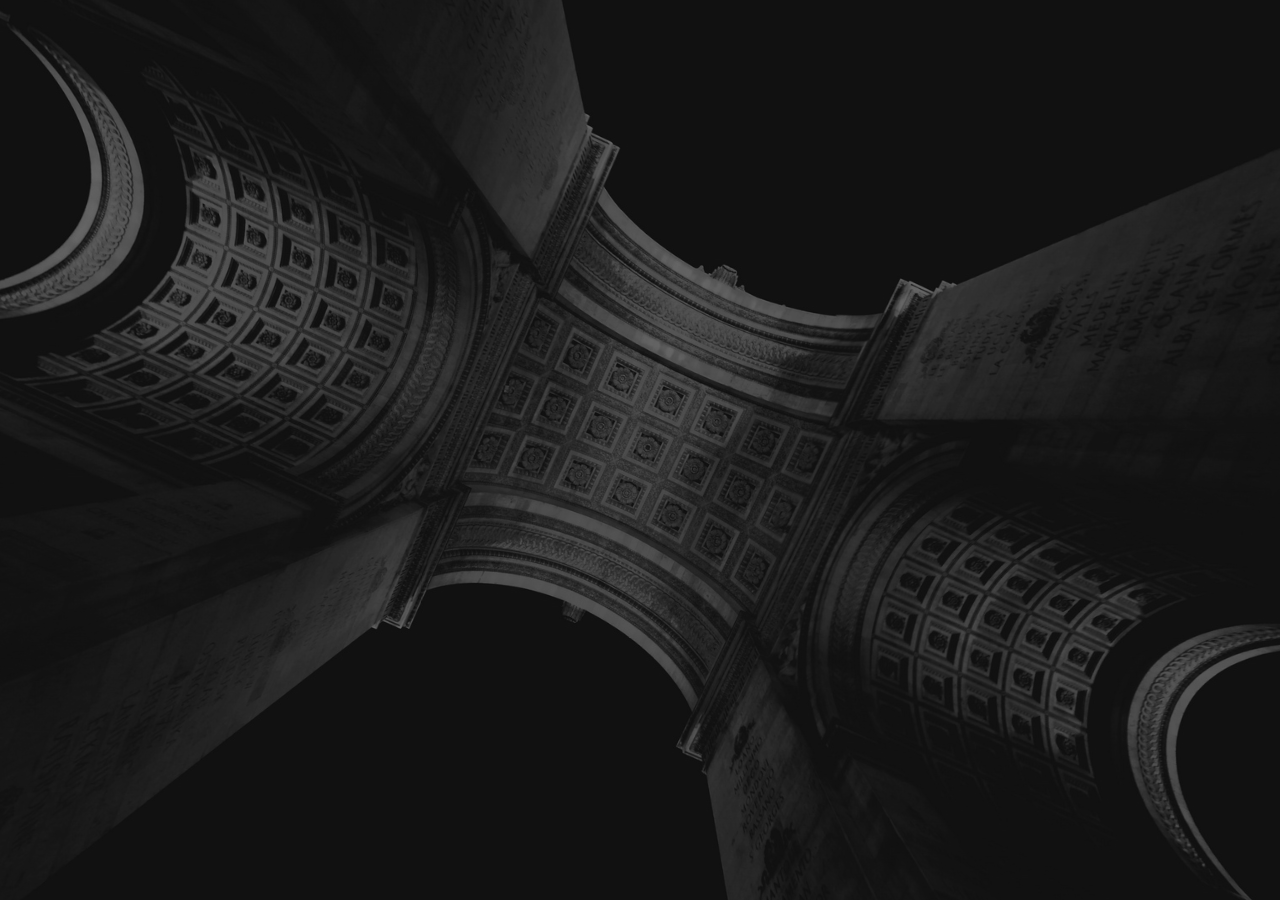
==== commit e1ad0e85: "Update" ====
--- a/index.html
+++ b/index.html
@@ -137,10 +137,10 @@
             </li>
             <li>
                 <a class="fa fa-linkedin"
-                    href="https://www.linkedin.com/in/ida-bagus-made-yudha-wirawan-a17a961aa/"></a>
+                    href="https://www.linkedin.com/in/ibyudha/"></a>
             </li>
             <li>
-                <a class="fa fa-facebook" href="https://www.facebook.com/gus.yudha.3114/"></a>
+                <a class="fa fa-facebook" href="https://www.facebook.com/ibmyw/"></a>
             </li>
             <li>
                 <a class="fa fa-instagram" href="https://www.instagram.com/ibyudha/"></a>
@@ -242,10 +242,10 @@
                             </li>
                             <li>
                                 <a class="fa fa-linkedin"
-                                    href="https://www.linkedin.com/in/ida-bagus-made-yudha-wirawan-a17a961aa/"></a>
+                                    href="https://www.linkedin.com/in/ibyudha/"></a>
                             </li>
                             <li>
-                                <a class="fa fa-facebook" href="https://www.facebook.com/gus.yudha.3114/"></a>
+                                <a class="fa fa-facebook" href="https://www.facebook.com/ibmyw/"></a>
                             </li>
                             <li>
                                 <a class="fa fa-instagram" href="https://www.instagram.com/ibyudha/"></a>
@@ -683,7 +683,7 @@
                                 <div class="divider-post"></div>
                                 <span class="awesome-contact"><span class="fa fa-paper-plane"></span></span>
                                 <p>
-                                    <a href="mailto:yudhawirawan@outlook.com">yudhawirawan@outlook.com</a>
+                                    <a href="mailto:contact_gusyudha@gmail.com">contact_gusyudha@gmail.com</a>
                                 </p>
                             </div>
                             <div class="col-md-8">
@@ -790,4 +790,4 @@
     </div>
 </body>
 
-</html>+</html>
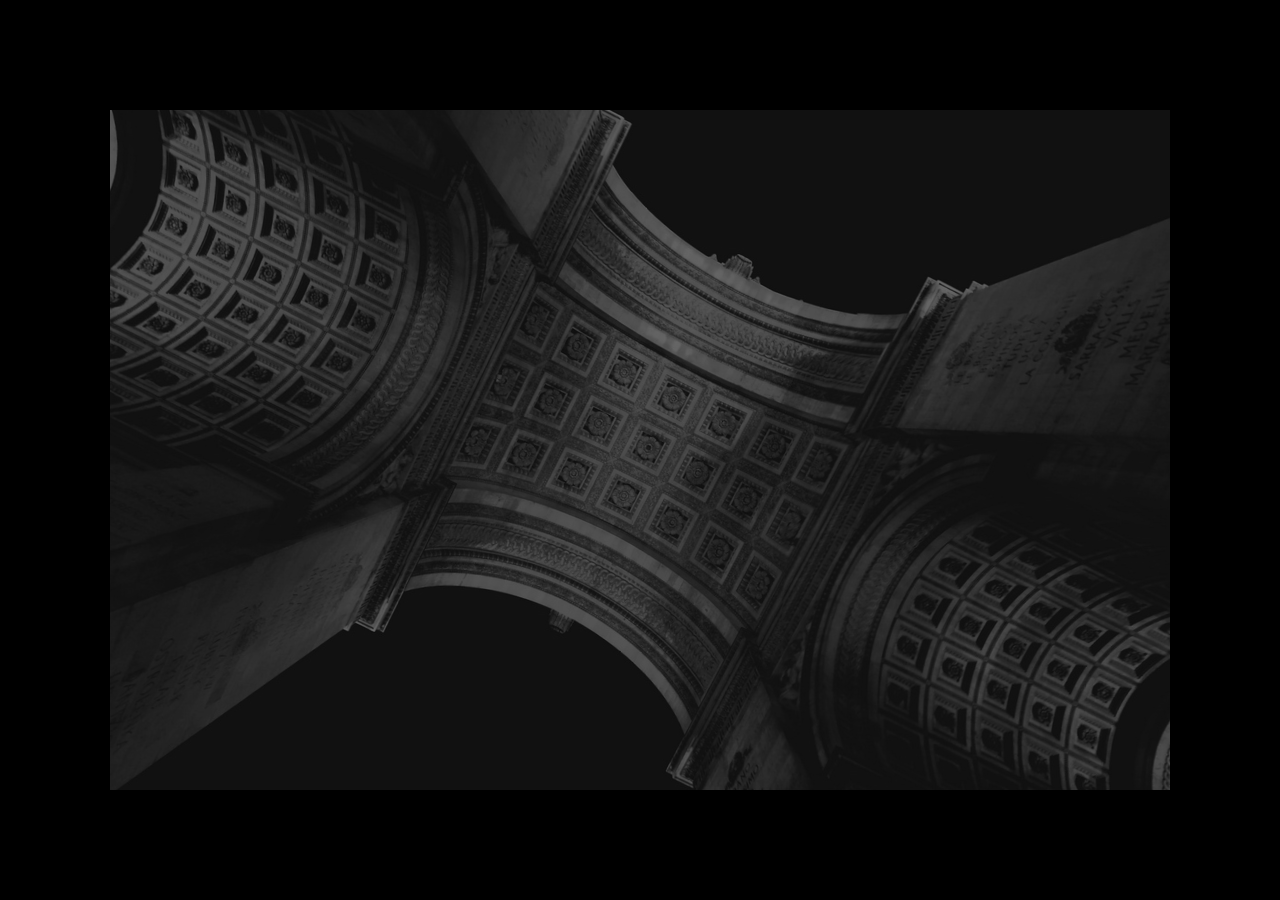
==== commit d720611f: "Updated Link" ====
--- a/index.html
+++ b/index.html
@@ -133,7 +133,7 @@
                 <a class="fa fa-github" href="https://github.com/ibyudha"></a>
             </li>
             <li>
-                <a class="fa fa-youtube" href="https://www.youtube.com/channel/UCrnwR8ihvCiqysY6iXdpBxA"></a>
+                <a class="fa fa-youtube" href="https://www.youtube.com/channel/UC9sxvLwwfzDsf5GLVMLwHPg"></a>
             </li>
             <li>
                 <a class="fa fa-linkedin"
@@ -237,8 +237,7 @@
                                 <a class="fa fa-github" href="https://github.com/ibyudha"></a>
                             </li>
                             <li>
-                                <a class="fa fa-youtube"
-                                    href="https://www.youtube.com/channel/UCrnwR8ihvCiqysY6iXdpBxA"></a>
+                                <a class="fa fa-youtube" href="https://www.youtube.com/channel/UC9sxvLwwfzDsf5GLVMLwHPg"></a>
                             </li>
                             <li>
                                 <a class="fa fa-linkedin"
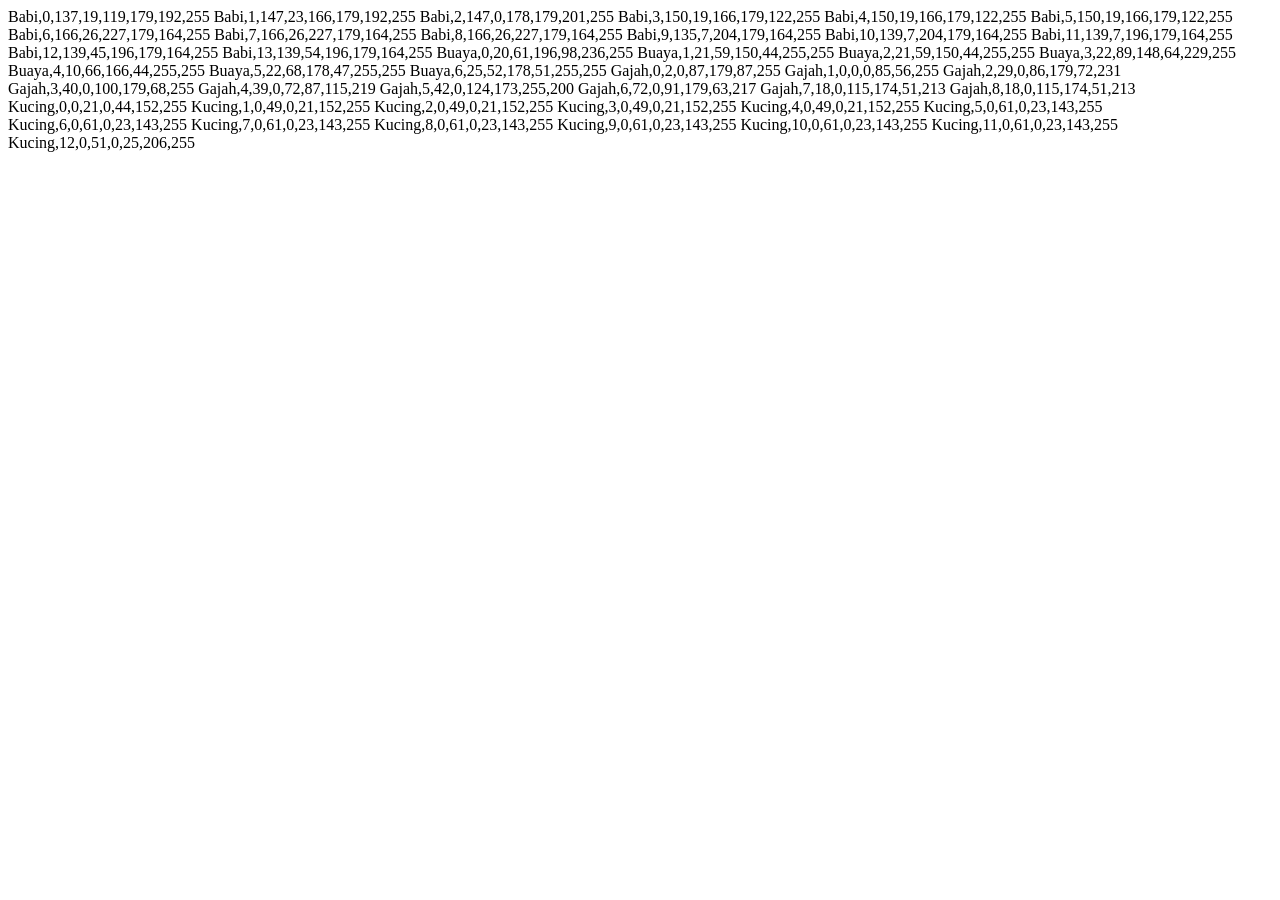
==== commit 44be3ee8: "Add files via upload" ====
--- a/index.html
+++ b/index.html
@@ -1,792 +1,54 @@
-<!DOCTYPE html>
-<html lang="en">
-
-<head>
-    <meta charset="utf-8">
-    <title>
-        Gus Yudha || Hi There!
-    </title>
-    <meta content="" name="description">
-    <meta content="" name="author">
-    <meta content="" name="keywords">
-    <meta
-        content="height=device-height, width=device-width, initial-scale=1.0, minimum-scale=1.0, maximum-scale=1.0, user-scalable=no, target-densitydpi=device-dpi"
-        name="viewport">
-
-    <link href="css/bootstrap.min.css" media="all" rel="stylesheet" type="text/css">
-    <link href="css/style-pure-dark.css" media="all" rel="stylesheet" type="text/css">
-    <link href="css/font-awesome-4.5.0/css/font-awesome.min.css" media="all" rel="stylesheet" type="text/css">
-    <link href="css/colors/red.css" media="screen" rel="stylesheet" title="red" type="text/css">
-    <link href="css/colors/red-2.css" media="screen" rel="stylesheet" title="red-2" type="text/css">
-    <link href="css/colors/green.css" media="screen" rel="stylesheet" title="green" type="text/css">
-    <link href="css/colors/green-2.css" media="screen" rel="stylesheet" title="green-2" type="text/css">
-    <link href="css/colors/blue.css" media="screen" rel="stylesheet" title="blue" type="text/css">
-    <link href="css/colors/blue-2.css" media="screen" rel="stylesheet" title="blue-2" type="text/css">
-    <link href="css/colors/yellow.css" media="screen" rel="stylesheet" title="yellow" type="text/css">
-    <link href="css/colors/yellow-2.css" media="screen" rel="stylesheet" title="yellow-2" type="text/css">
-    <link href="css/colors/orange.css" media="screen" rel="stylesheet" title="orange" type="text/css">
-    <link href="css/colors/gold.css" media="screen" rel="stylesheet" title="gold" type="text/css">
-    <link href="css/colors/pink.css" media="screen" rel="stylesheet" title="pink" type="text/css">
-    <link href="css/colors/purple.css" media="screen" rel="stylesheet" title="purple" type="text/css">
-    <link href="css/colors/violet.css" media="screen" rel="stylesheet" title="violet" type="text/css">
-    <link href="css/colors/turquoise.css" media="screen" rel="stylesheet" title="turquoise" type="text/css">
-    <link href="css/colors/brick.css" media="screen" rel="stylesheet" title="brick" type="text/css">
-    <link href="css/colors/white.css" media="screen" rel="stylesheet" title="white" type="text/css">
-    <link
-        href="http://fonts.googleapis.com/css?family=Raleway:100,200,300,400,500,600,700,800,900%7CDosis:200,300,400,500,600,700,800%7COswald:300,400,700%7CMontserrat:400,700"
-        rel="stylesheet" type="text/css">
-</head>
-
-<body class="page-top">
-
-    <div id="preloader">
-        <div id="preloader-status">
-            <div class="preloader-position preloader-effect">
-                <span></span>
-            </div>
-        </div>
-    </div>
-    <div class="site-opening" id="site-wrapper">
-
-        <div id="bg-layer">
-
-            <div id="kenburnsy-bg">
-                <img alt="Background" src="img/background/1.jpg">
-                <img alt="Background" src="img/background/2.jpg">
-                <img alt="Background" src="img/background/3.jpg">
-                <img alt="Background" src="img/background/4.jpg">
-            </div>
-
-            <div id="particles-holder">
-                <div id="particles-js"></div>
-            </div>
-            <div class="preload-content"></div>
-        </div>
-    </div>
-
-    <div class="logo top-position"></div>
-
-    <div class="logo-mobile top-position"></div>
-
-    <div class="menu-trigger top-position" id="menu">
-
-        <button class="lines-button minus menu-toggle" id="main-menu-caller" type="button"><span
-                class="lines"></span></button>
-    </div>
-    <div id="ui-layer">
-
-        <div id="menu-wrapper">
-
-            <div id="main-menu">
-                <div class="menu-nav-wrapper">
-                    <nav class="menu-nav">
-                        <ul class="brackets">
-                            <li class="menu">
-                                <a class="menu-state active" href="#" id="fire-home">Home</a>
-                            </li>
-                            <li class="menu">
-                                <a class="menu-state" href="#" id="fire-about">About</a>
-                            </li>
-                            <li class="menu">
-                                <a class="menu-state" href="#" id="fire-services">Services</a>
-                            </li>
-                            <li class="menu">
-                                <a class="menu-state" href="#" id="fire-photos">Videos</a>
-                            </li>
-                            <li class="menu">
-                                <a class="menu-state" href="#" id="fire-contact">Contact</a>
-                            </li>
-                            <li class="menu credits">
-                                <a href="#">&copy;2021 All Rights Reserved.</a>
-                            </li>
-                        </ul>
-                    </nav>
-                </div>
-            </div>
-        </div>
-    </div>
-    <div class="border-top top-position"></div>
-    <div class="border-left left-position"></div>
-    <div class="border-right right-position"></div>
-    <div class="border-bottom bottom-position"></div>
-    <div class="line-left left-position"></div>
-    <div class="line-right right-position">
-        <a href="#">&copy;2021 All Rights Reserved.</a>
-    </div>
-    <div class="launcher bottom-position">
-
-        <div id="countdown-wrapper">
-            <ul id="countdown">
-
-                <li>
-                    <span>2000</span>
-                    <p class="timeRefDays">
-                        BORN
-                    </p>
-                </li>
-            </ul>
-        </div>
-    </div>
-    <div class="social-icons-wrapper bottom-position">
-        <ul class="social-icons">
-            <li>
-                <a class="fa fa-github" href="https://github.com/ibyudha"></a>
-            </li>
-            <li>
-                <a class="fa fa-youtube" href="https://www.youtube.com/channel/UC9sxvLwwfzDsf5GLVMLwHPg"></a>
-            </li>
-            <li>
-                <a class="fa fa-linkedin"
-                    href="https://www.linkedin.com/in/ibyudha/"></a>
-            </li>
-            <li>
-                <a class="fa fa-facebook" href="https://www.facebook.com/ibmyw/"></a>
-            </li>
-            <li>
-                <a class="fa fa-instagram" href="https://www.instagram.com/ibyudha/"></a>
-            </li>
-            <li>
-                <a class="fa fa-twitter" href="https://twitter.com/ibyudha_"></a>
-            </li>
-        </ul>
-    </div>
-    <div class="ex-modal">
-
-        <div class="center-container-home">
-
-            <div class="center-block-home">
-
-                <h6>
-                    Newsletter sign up
-                </h6>
-                <p>
-                    Subscribe today to receive the latest news
-                </p>
-                <div id="subscribe-wrapper">
-                    <div id="newsletter">
-                        <div class="newsletter">
-                            <form action="#" id="subscribe" method="post" name="subscribe">
-                                <span class="input input--kuro"><input
-                                        class="subscribe-requiredField subscribe-email input__field input__field--kuro"
-                                        id="subscribe-email" name="subscribe-email" type="text"> <label
-                                        class="input__label input__label--kuro" for="subscribe-email"><span
-                                            class="mail input__label-content input__label-content--kuro">Email</span></label>
-                                    <button class="submit-button-2" id="submit-2"
-                                        type="submit">Subscribe</button></span>
-                            </form>
-                        </div>
-                    </div>
-                </div>
-                <div class="ex-modal-closer ex-modal-launcher">
-                    <a href="#"><span class="fa fa-times"></span></a>
-                </div>
-            </div>
-        </div>
-    </div>
-    <div class="upper-page current" id="home">
-
-        <div class="overlay left-position"></div>
-
-        <div class="center-container-home">
-
-            <div class="center-block-home">
-
-                <div class="upper-content">
-
-                    <div class="container sections">
-
-                        <div class="row">
-
-                            <div id="intro-wrapper">
-                                <div class="flexslider-the-sea">
-                                    <ul class="slides">
-                                        <li>
-                                            <h3>
-                                                I AM GUS YUDHA
-                                            </h3>
-                                        </li>
-                                        <li>
-                                            <h3>
-                                                I AM A LUMION
-                                            </h3>
-                                        </li>
-                                    </ul>
-                                </div>
-                                <div class="divider-the-sea"></div>
-                                <div class="unveil-the-sea">
-                                    <div class="wrap-the-sea">
-                                        <div class="line-top-the-sea"></div>
-                                        <div class="title-intro-the-sea">
-                                            <h1 style="font-size: 3rem;">
-                                                WELCOME
-                                            </h1>
-                                        </div>
-                                        <div class="description-intro-the-sea">
-                                            <span class="line-bottom-the-sea"></span> <span class="subscribe-spacer"><a
-                                                    class="ex-modal-launcher" href="#">Subscribe</a></span> <span
-                                                class="line-bottom-the-sea"></span>
-                                        </div>
-                                    </div>
-                                </div>
-                            </div>
-                        </div>
-                    </div>
-                    <div class="social-icons-wrapper-mobile bottom-position">
-                        <ul class="social-icons-mobile">
-                            <li>
-                                <a class="fa fa-github" href="https://github.com/ibyudha"></a>
-                            </li>
-                            <li>
-                                <a class="fa fa-youtube" href="https://www.youtube.com/channel/UC9sxvLwwfzDsf5GLVMLwHPg"></a>
-                            </li>
-                            <li>
-                                <a class="fa fa-linkedin"
-                                    href="https://www.linkedin.com/in/ibyudha/"></a>
-                            </li>
-                            <li>
-                                <a class="fa fa-facebook" href="https://www.facebook.com/ibmyw/"></a>
-                            </li>
-                            <li>
-                                <a class="fa fa-instagram" href="https://www.instagram.com/ibyudha/"></a>
-                            </li>
-                            <li>
-                                <a class="fa fa-twitter" href="https://twitter.com/ibyudha_"></a>
-                            </li>
-                        </ul>
-                    </div>
-                    <div class="launcher-mobile bottom-position">
-
-                        <div id="countdown-wrapper-mobile">
-                            <ul id="countdown-mobile">
-                                <li>
-                                    <span>2000</span>
-                                    <p class="timeRefDays">
-                                        BORN
-                                    </p>
-                                </li>
-                            </ul>
-                        </div>
-                    </div>
-                </div>
-            </div>
-        </div>
-    </div>
-
-    <div class="lower-page" id="about">
-
-        <div class="center-container">
-
-            <div class="center-block">
-
-                <div class="lower-content">
-
-                    <div class="container sections">
-
-                        <div class="row">
-                            <div class="col-md-3">
-                                <h4>
-                                    Who i am
-                                </h4>
-                                <h2>
-                                    About
-                                </h2>
-                            </div>
-                            <div class="col-md-3"></div>
-                            <div class="col-md-6">
-
-                                <div class="quote">
-                                    <p>
-                                        <span class="quote-mark-l fa fa-quote-left"></span>I am a person who likes to
-                                        examine an event and see the world from a different side.<span
-                                            class="quote-mark-r fa fa-quote-right"></span>
-                                    </p>
-                                </div>
-                            </div>
-                        </div>
-
-                        <div class="row">
-
-                            <div class="decoration">
-                                <div class="decoration-left"></div>
-                                <div class="decoration-effect">
-                                    <a class="effect-bubba" href="#">Read more</a>
-                                </div>
-                                <div class="decoration-right"></div>
-                            </div>
-                        </div>
-
-                        <div class="row">
-                            <div class="col-md-4">
-                                <span class="awesome"><span class="fa fa-shield"></span></span>
-                                <h5>
-                                    <span class="awesome-2">Skills</span> First
-                                </h5>
-
-                                <div class="contentOT">
-                                    <div class="colOT">
-                                        <ul id="skills">
-                                            <li>
-                                                <span class="expand photoshop"></span><span
-                                                    class="skills-description">Video Editor &middot; 85%</span>
-                                            </li>
-                                            <li>
-                                                <span class="expand jquery"></span><span
-                                                    class="skills-description">Computer Network &middot;
-                                                    70%</span>
-                                            </li>
-                                            <li>
-                                                <span class="expand css3"></span><span class="skills-description">Web Programming &middot; 75%</span>
-                                            </li>
-                                            <li>
-                                                <span class="expand html5"></span><span
-                                                    class="skills-description">Computer Vision &middot; 80%</span>
-                                            </li>
-                                            <li class="last">
-                                                <span class="expand dreamweaver"></span><span
-                                                    class="skills-description">Data Science &middot; 80%</span>
-                                            </li>
-                                        </ul>
-                                    </div>
-                                </div>
-                            </div>
-                            <div class="col-md-4">
-                                <span class="awesome"><span class="fa fa-user-secret"></span></span>
-                                <h5>
-                                    <span class="awesome-2">Customer</span> First
-                                </h5>
-                                <p>
-                                    Every customer needs comfort when ordering.
-                                </p>
-                                <p>
-                                    I will provide a quick response service and appropriate advice every time a customer
-                                    asks a question.
-                                </p>
-                            </div>
-                            <div class="col-md-4">
-                                <span class="awesome"><span class="fa fa-star"></span></span>
-                                <h5>
-                                    <span class="awesome-2">Quality</span> First
-                                </h5>
-                                <p>
-                                    Everyone wants the highest quality products for them.
-                                </p>
-                                <p>
-                                    I will work as much as possible to produce superior products commensurate with the
-                                    trust given by the customer</a>.
-                                </p>
-                            </div>
-                        </div>
-                        <div class="divider-post-bottom"></div>
-                    </div>
-                </div>
-            </div>
-        </div>
-    </div>
-
-    <div class="lower-page" id="services">
-
-        <div class="center-container">
-
-            <div class="center-block">
-
-                <div class="lower-content">
-
-                    <div class="container sections">
-
-                        <div class="row">
-                            <div class="col-md-3">
-                                <h4>
-                                    What i do
-                                </h4>
-                                <h2>
-                                    Services
-                                </h2>
-                            </div>
-                            <div class="col-md-3"></div>
-                            <div class="col-md-6">
-
-                                <div class="quote">
-                                    <p>
-                                        <span class="quote-mark-l fa fa-quote-left"></span>The best work is made with
-                                        patience, accuracy, and hard work.<span
-                                            class="quote-mark-r fa fa-quote-right"></span>
-                                    </p>
-                                </div>
-                            </div>
-                        </div>
-
-                        <div class="row">
-
-                            <div class="decoration">
-                                <div class="decoration-left"></div>
-                                <div class="decoration-effect">
-                                    <a class="effect-bubba" href="#">Read more</a>
-                                </div>
-                                <div class="decoration-right"></div>
-                            </div>
-                        </div>
-
-                        <div class="row">
-                            <div class="col-md-4">
-                                <span class="awesome"><span class="fa fa-globe"></span></span>
-                                <h5>
-                                    <span class="awesome-2">WEB</span> DEVELOPER
-                                </h5>
-                                <p>
-                                    I've built several websites and have also improved some of the existing ones.
-                                </p>
-
-                                <div class="divider-post"></div>
-                                <span class="awesome"><span class="fa fa-camera"></span></span>
-                                <h5>
-                                    <span class="awesome-2">CONTENT</span> CREATOR
-                                </h5>
-                                <p>
-                                    I making weekly video tutorials about technology.
-                                </p>
-                            </div>
-                            <div class="col-md-4">
-                                <span class="awesome"><span class="fa fa-gear"></span></span>
-                                <h5>
-                                    <span class="awesome-2">AI</span> ENGINEER
-                                </h5>
-                                <p>
-                                    My last project was creating a chatbot.
-                                </p>
-
-                                <div class="divider-post"></div>
-                                <span class="awesome"><span class="fa fa-diamond"></span></span>
-                                <h5>
-                                    <span class="awesome-2">Network</span> Administrator
-                                </h5>
-                                <p>
-                                    I have built a virtual server based network.
-                                </p>
-                            </div>
-                            <div class="col-md-4">
-
-                                <div class="services-gallery">
-                                    <ul class="services-gallery-slider owl-carousel">
-                                        <li>
-                                            <div class="iframe-container">
-                                                <iframe width="270" height="200"
-                                                    src="https://www.youtube-nocookie.com/embed/wpNX9VhUiH8?controls=0"
-                                                    frameborder="0"
-                                                    allow="accelerometer; autoplay; encrypted-media; gyroscope; picture-in-picture"
-                                                    allowfullscreen></iframe>
-                                            </div>
-                                        </li>
-                                        <li>
-                                            <div class="iframe-container">
-                                                <iframe width="270" height="200"
-                                                    src="https://www.youtube-nocookie.com/embed/eG4QTaMEMxc?controls=0"
-                                                    frameborder="0"
-                                                    allow="accelerometer; autoplay; encrypted-media; gyroscope; picture-in-picture"
-                                                    allowfullscreen></iframe>
-                                            </div>
-                                        </li>
-                                        <li>
-                                            <div class="iframe-container">
-                                                <iframe width="270" height="200"
-                                                    src="https://www.youtube-nocookie.com/embed/G50nzYuES7M?controls=0"
-                                                    frameborder="0"
-                                                    allow="accelerometer; autoplay; encrypted-media; gyroscope; picture-in-picture"
-                                                    allowfullscreen></iframe>
-                                            </div>
-                                        </li>
-                                        <li>
-                                            <div class="iframe-container">
-                                                <iframe width="270" height="200"
-                                                    src="https://www.youtube-nocookie.com/embed/UrWe6gHqko0?controls=0"
-                                                    frameborder="0"
-                                                    allow="accelerometer; autoplay; encrypted-media; gyroscope; picture-in-picture"
-                                                    allowfullscreen></iframe>
-                                            </div>
-                                        </li>
-                                        <li>
-                                            <div class="iframe-container">
-                                                <iframe width="270" height="200"
-                                                    src="https://www.youtube-nocookie.com/embed/bpfeoYGcw3g?controls=0"
-                                                    frameborder="0"
-                                                    allow="accelerometer; autoplay; encrypted-media; gyroscope; picture-in-picture"
-                                                    allowfullscreen></iframe>
-                                            </div>
-                                        </li>
-                                        <li>
-                                            <div class="iframe-container">
-                                                <iframe width="270" height="200"
-                                                    src="https://www.youtube-nocookie.com/embed/3aJfCZ4-HDM?controls=0"
-                                                    frameborder="0"
-                                                    allow="accelerometer; autoplay; encrypted-media; gyroscope; picture-in-picture"
-                                                    allowfullscreen></iframe>
-                                            </div>
-                                        </li>
-                                    </ul>
-                                </div>
-                            </div>
-                        </div>
-                        <div class="divider-post-bottom"></div>
-                    </div>
-                </div>
-            </div>
-        </div>
-    </div>
-    <div class="lower-page" id="photos">
-
-        <div class="center-container">
-
-            <div class="center-block">
-
-                <div class="lower-content">
-
-                    <div class="container sections">
-
-                        <div class="row">
-                            <div class="col-md-3">
-                                <h4>
-                                    What it looks like
-                                </h4>
-                                <h2>
-                                    Videos
-                                </h2>
-                            </div>
-                            <div class="col-md-3"></div>
-                            <div class="col-md-6">
-
-                                <div class="quote">
-                                    <p>
-                                        <span class="quote-mark-l fa fa-quote-left"></span>Capture every precious moment
-                                        that will become a flash of history for the audience.<span
-                                            class="quote-mark-r fa fa-quote-right"></span>
-                                    </p>
-                                </div>
-                            </div>
-                        </div>
-                        <div class="row">
-
-                            <div class="decoration">
-                                <div class="decoration-left"></div>
-                                <div class="decoration-effect">
-                                    <a class="effect-bubba" href="#">Read more</a>
-                                </div>
-                                <div class="decoration-right"></div>
-                            </div>
-                        </div>
-
-                        <div class="row">
-
-                            <div class="photos-gallery">
-                                <ul class="photos-gallery-slider owl-carousel">
-                                    <li>
-                                        <div class="iframe-container">
-                                            <iframe width="270" height="200"
-                                                src="https://www.youtube-nocookie.com/embed/HzrtoW1cZo8?controls=0"
-                                                frameborder="0"
-                                                allow="accelerometer; autoplay; encrypted-media; gyroscope; picture-in-picture"
-                                                allowfullscreen></iframe>
-                                        </div>
-                                    </li>
-                                    <li>
-                                        <div class="iframe-container">
-                                            <iframe width="270" height="200"
-                                                src="https://www.youtube-nocookie.com/embed/O0XNQ7FnA1s?controls=0"
-                                                frameborder="0"
-                                                allow="accelerometer; autoplay; encrypted-media; gyroscope; picture-in-picture"
-                                                allowfullscreen></iframe>
-                                        </div>
-                                    </li>
-                                    <li>
-                                        <div class="iframe-container">
-                                            <iframe width="270" height="200"
-                                                src="https://www.youtube-nocookie.com/embed/5U_Fi6OsP6A?controls=0"
-                                                frameborder="0"
-                                                allow="accelerometer; autoplay; encrypted-media; gyroscope; picture-in-picture"
-                                                allowfullscreen></iframe>
-                                        </div>
-                                    </li>
-                                    <li>
-                                        <div class="iframe-container">
-                                            <iframe width="270" height="200"
-                                                src="https://www.youtube-nocookie.com/embed/e3sJr1obeyM?controls=0"
-                                                frameborder="0"
-                                                allow="accelerometer; autoplay; encrypted-media; gyroscope; picture-in-picture"
-                                                allowfullscreen></iframe>
-                                        </div>
-                                    </li>
-                                </ul>
-                            </div>
-                        </div>
-                        <div class="divider-post-bottom"></div>
-                    </div>
-                </div>
-            </div>
-        </div>
-    </div>
-
-    <div class="lower-page" id="contact">
-
-        <div class="center-container">
-
-            <div class="center-block">
-
-                <div class="lower-content">
-
-                    <div class="container sections">
-
-                        <div class="row">
-                            <div class="col-md-3">
-                                <h4>
-                                    Where to find me
-                                </h4>
-                                <h2>
-                                    Contact
-                                </h2>
-                            </div>
-                            <div class="col-md-3"></div>
-                            <div class="col-md-6">
-
-                                <div class="quote">
-                                    <p>
-                                        <span class="quote-mark-l fa fa-quote-left"></span>I live on the north side of
-                                        Bali. Singaraja is a city located in Buleleng regency and is dubbed as an
-                                        education city.<span class="quote-mark-r fa fa-quote-right"></span>
-                                    </p>
-                                </div>
-                            </div>
-                        </div>
-                        <div class="row">
-
-                            <div class="decoration">
-                                <div class="decoration-left"></div>
-                                <div class="decoration-effect">
-                                    <a class="effect-bubba" href="#">Read more</a>
-                                </div>
-                                <div class="decoration-right"></div>
-                            </div>
-                        </div>
-
-                        <div class="row">
-                            <div class="col-md-4">
-                                <span class="awesome-contact"><span class="fa fa-map-marker"></span></span>
-                                <p>
-                                    Griya Kemenuh Upapathi.<br>
-                                    Mayor Metra Street 26, Bali
-                                </p>
-
-                                <div class="divider-post"></div>
-                                <span class="awesome-contact"><span class="fa fa-mobile"></span></span>
-                                <p>
-                                    [+62] 8214 - 7907 - 803
-                                </p>
-
-                                <div class="divider-post"></div>
-                                <span class="awesome-contact"><span class="fa fa-paper-plane"></span></span>
-                                <p>
-                                    <a href="mailto:contact_gusyudha@gmail.com">contact_gusyudha@gmail.com</a>
-                                </p>
-                            </div>
-                            <div class="col-md-8">
-
-                                <div id="contact-form">
-                                    <form action="#" id="form" method="post" name="send">
-                                        <div>
-                                            <input class="requiredField name" id="name" name="name" placeholder="Name"
-                                                type="text">
-                                        </div>
-                                        <div>
-                                            <input class="requiredField email" id="email" name="email"
-                                                placeholder="Email" type="text">
-                                        </div>
-                                        <div>
-                                            <input class="requiredField subject" id="subject" name="subject"
-                                                placeholder="Subject" type="text">
-                                        </div>
-                                        <div>
-                                            <textarea class="requiredField message" id="message" name="message"
-                                                placeholder="Message">
-</textarea>
-                                        </div>
-                                        <div>
-                                            <button class="submit-button" id="submit" type="submit">Submit</button>
-                                        </div>
-                                    </form>
-                                </div>
-                            </div>
-                        </div>
-                        <div class="divider-post-bottom"></div>
-                    </div>
-                </div>
-            </div>
-        </div>
-    </div>
-
-    <script src="js/jquery-1.11.3.min.js" type="text/javascript"></script>
-    <script src="js/plugins.js" type="text/javascript"></script>
-    <script src="js/ex.js" type="text/javascript"></script>
-    <script src="js/particles-light.js" type="text/javascript"></script>
-    <div class="s-close" id="customizer">
-        <span class="corner"><i class="fa fa-cog"></i></span>
-        <div class="visible" id="options">
-            <div class="options-head">
-                Color Switcher
-            </div>
-            <div class="options-segment clearfix colors-sel">
-                <div class="color-head">
-                    Color Scheme
-                </div>
-                <ul class="color-scheme clearfix">
-                    <li class="red">
-                        <a class="styleswitch" data-color="red" href="css/colors/red.html"></a>
-                    </li>
-                    <li class="red-2">
-                        <a class="styleswitch" data-color="red-2" href="css/colors/red-2.html"></a>
-                    </li>
-                    <li class="green">
-                        <a class="styleswitch" data-color="green" href="css/colors/green.html"></a>
-                    </li>
-                    <li class="green-2">
-                        <a class="styleswitch" data-color="green-2" href="css/colors/green-2.html"></a>
-                    </li>
-                    <li class="blue">
-                        <a class="styleswitch" data-color="blue" href="css/colors/blue.html"></a>
-                    </li>
-                    <li class="blue-2">
-                        <a class="styleswitch" data-color="blue-2" href="css/colors/blue-2.html"></a>
-                    </li>
-                    <li class="yellow">
-                        <a class="styleswitch" data-color="yellow" href="css/colors/yellow.html"></a>
-                    </li>
-                    <li class="yellow-2">
-                        <a class="styleswitch" data-color="yellow-2" href="css/colors/yellow-2.html"></a>
-                    </li>
-                    <li class="orange">
-                        <a class="styleswitch" data-color="orange" href="css/colors/orange.html"></a>
-                    </li>
-                    <li class="gold">
-                        <a class="styleswitch" data-color="gold" href="css/colors/gold.html"></a>
-                    </li>
-                    <li class="pink">
-                        <a class="styleswitch" data-color="pink" href="css/colors/pink.html"></a>
-                    </li>
-                    <li class="purple">
-                        <a class="styleswitch" data-color="purple" href="css/colors/purple.html"></a>
-                    </li>
-                    <li class="violet">
-                        <a class="styleswitch" data-color="violet" href="css/colors/violet.html"></a>
-                    </li>
-                    <li class="turquoise">
-                        <a class="styleswitch" data-color="turquoise" href="css/colors/turquoise.html"></a>
-                    </li>
-                    <li class="brick">
-                        <a class="styleswitch" data-color="brick" href="css/colors/brick.html"></a>
-                    </li>
-                    <li class="white">
-                        <a class="styleswitch" data-color="white" href="css/colors/white.html"></a>
-                    </li>
-                </ul>
-            </div>
-        </div>
-    </div>
-</body>
-
-</html>
+<!DOCTYPE html>
+<html lang="en">
+<head>
+    <meta charset="UTF-8">
+    <meta http-equiv="X-UA-Compatible" content="IE=edge">
+    <meta name="viewport" content="width=device-width, initial-scale=1.0">
+    <title>Document</title>
+</head>
+<body>
+    Babi,0,137,19,119,179,192,255
+Babi,1,147,23,166,179,192,255
+Babi,2,147,0,178,179,201,255
+Babi,3,150,19,166,179,122,255
+Babi,4,150,19,166,179,122,255
+Babi,5,150,19,166,179,122,255
+Babi,6,166,26,227,179,164,255
+Babi,7,166,26,227,179,164,255
+Babi,8,166,26,227,179,164,255
+Babi,9,135,7,204,179,164,255
+Babi,10,139,7,204,179,164,255
+Babi,11,139,7,196,179,164,255
+Babi,12,139,45,196,179,164,255
+Babi,13,139,54,196,179,164,255
+Buaya,0,20,61,196,98,236,255
+Buaya,1,21,59,150,44,255,255
+Buaya,2,21,59,150,44,255,255
+Buaya,3,22,89,148,64,229,255
+Buaya,4,10,66,166,44,255,255
+Buaya,5,22,68,178,47,255,255
+Buaya,6,25,52,178,51,255,255
+Gajah,0,2,0,87,179,87,255
+Gajah,1,0,0,0,85,56,255
+Gajah,2,29,0,86,179,72,231
+Gajah,3,40,0,100,179,68,255
+Gajah,4,39,0,72,87,115,219
+Gajah,5,42,0,124,173,255,200
+Gajah,6,72,0,91,179,63,217
+Gajah,7,18,0,115,174,51,213
+Gajah,8,18,0,115,174,51,213
+Kucing,0,0,21,0,44,152,255
+Kucing,1,0,49,0,21,152,255
+Kucing,2,0,49,0,21,152,255
+Kucing,3,0,49,0,21,152,255
+Kucing,4,0,49,0,21,152,255
+Kucing,5,0,61,0,23,143,255
+Kucing,6,0,61,0,23,143,255
+Kucing,7,0,61,0,23,143,255
+Kucing,8,0,61,0,23,143,255
+Kucing,9,0,61,0,23,143,255
+Kucing,10,0,61,0,23,143,255
+Kucing,11,0,61,0,23,143,255
+Kucing,12,0,51,0,25,206,255
+</body>
+</html>
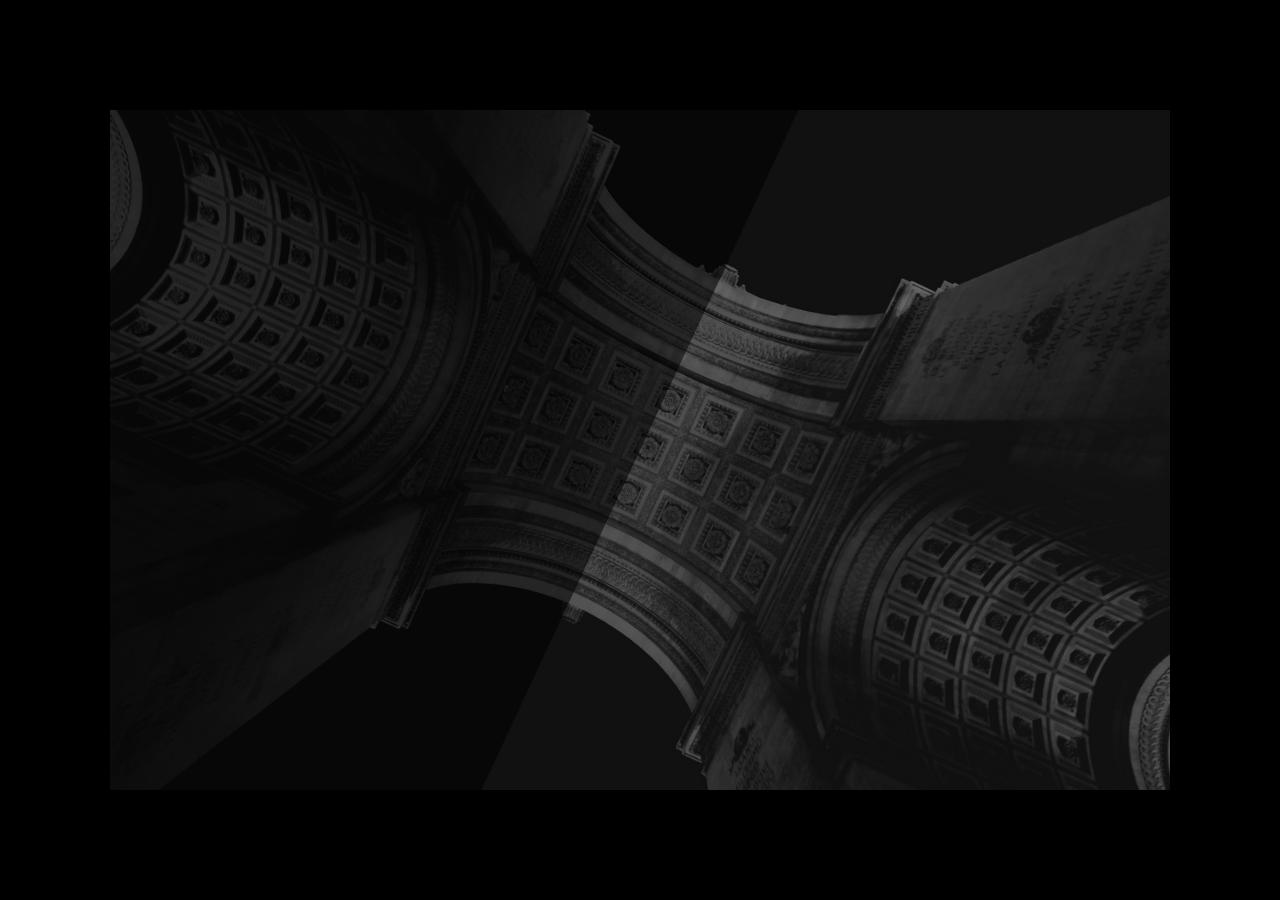
==== commit a546024e: "Rename index2.html to index.html" ====
--- a/index.html
+++ b/index.html
@@ -1,54 +1,792 @@
-<!DOCTYPE html>
-<html lang="en">
-<head>
-    <meta charset="UTF-8">
-    <meta http-equiv="X-UA-Compatible" content="IE=edge">
-    <meta name="viewport" content="width=device-width, initial-scale=1.0">
-    <title>Document</title>
-</head>
-<body>
-    Babi,0,137,19,119,179,192,255
-Babi,1,147,23,166,179,192,255
-Babi,2,147,0,178,179,201,255
-Babi,3,150,19,166,179,122,255
-Babi,4,150,19,166,179,122,255
-Babi,5,150,19,166,179,122,255
-Babi,6,166,26,227,179,164,255
-Babi,7,166,26,227,179,164,255
-Babi,8,166,26,227,179,164,255
-Babi,9,135,7,204,179,164,255
-Babi,10,139,7,204,179,164,255
-Babi,11,139,7,196,179,164,255
-Babi,12,139,45,196,179,164,255
-Babi,13,139,54,196,179,164,255
-Buaya,0,20,61,196,98,236,255
-Buaya,1,21,59,150,44,255,255
-Buaya,2,21,59,150,44,255,255
-Buaya,3,22,89,148,64,229,255
-Buaya,4,10,66,166,44,255,255
-Buaya,5,22,68,178,47,255,255
-Buaya,6,25,52,178,51,255,255
-Gajah,0,2,0,87,179,87,255
-Gajah,1,0,0,0,85,56,255
-Gajah,2,29,0,86,179,72,231
-Gajah,3,40,0,100,179,68,255
-Gajah,4,39,0,72,87,115,219
-Gajah,5,42,0,124,173,255,200
-Gajah,6,72,0,91,179,63,217
-Gajah,7,18,0,115,174,51,213
-Gajah,8,18,0,115,174,51,213
-Kucing,0,0,21,0,44,152,255
-Kucing,1,0,49,0,21,152,255
-Kucing,2,0,49,0,21,152,255
-Kucing,3,0,49,0,21,152,255
-Kucing,4,0,49,0,21,152,255
-Kucing,5,0,61,0,23,143,255
-Kucing,6,0,61,0,23,143,255
-Kucing,7,0,61,0,23,143,255
-Kucing,8,0,61,0,23,143,255
-Kucing,9,0,61,0,23,143,255
-Kucing,10,0,61,0,23,143,255
-Kucing,11,0,61,0,23,143,255
-Kucing,12,0,51,0,25,206,255
-</body>
-</html>+<!DOCTYPE html>
+<html lang="en">
+
+<head>
+    <meta charset="utf-8">
+    <title>
+        Gus Yudha || Hi There!
+    </title>
+    <meta content="" name="description">
+    <meta content="" name="author">
+    <meta content="" name="keywords">
+    <meta
+        content="height=device-height, width=device-width, initial-scale=1.0, minimum-scale=1.0, maximum-scale=1.0, user-scalable=no, target-densitydpi=device-dpi"
+        name="viewport">
+
+    <link href="css/bootstrap.min.css" media="all" rel="stylesheet" type="text/css">
+    <link href="css/style-pure-dark.css" media="all" rel="stylesheet" type="text/css">
+    <link href="css/font-awesome-4.5.0/css/font-awesome.min.css" media="all" rel="stylesheet" type="text/css">
+    <link href="css/colors/red.css" media="screen" rel="stylesheet" title="red" type="text/css">
+    <link href="css/colors/red-2.css" media="screen" rel="stylesheet" title="red-2" type="text/css">
+    <link href="css/colors/green.css" media="screen" rel="stylesheet" title="green" type="text/css">
+    <link href="css/colors/green-2.css" media="screen" rel="stylesheet" title="green-2" type="text/css">
+    <link href="css/colors/blue.css" media="screen" rel="stylesheet" title="blue" type="text/css">
+    <link href="css/colors/blue-2.css" media="screen" rel="stylesheet" title="blue-2" type="text/css">
+    <link href="css/colors/yellow.css" media="screen" rel="stylesheet" title="yellow" type="text/css">
+    <link href="css/colors/yellow-2.css" media="screen" rel="stylesheet" title="yellow-2" type="text/css">
+    <link href="css/colors/orange.css" media="screen" rel="stylesheet" title="orange" type="text/css">
+    <link href="css/colors/gold.css" media="screen" rel="stylesheet" title="gold" type="text/css">
+    <link href="css/colors/pink.css" media="screen" rel="stylesheet" title="pink" type="text/css">
+    <link href="css/colors/purple.css" media="screen" rel="stylesheet" title="purple" type="text/css">
+    <link href="css/colors/violet.css" media="screen" rel="stylesheet" title="violet" type="text/css">
+    <link href="css/colors/turquoise.css" media="screen" rel="stylesheet" title="turquoise" type="text/css">
+    <link href="css/colors/brick.css" media="screen" rel="stylesheet" title="brick" type="text/css">
+    <link href="css/colors/white.css" media="screen" rel="stylesheet" title="white" type="text/css">
+    <link
+        href="http://fonts.googleapis.com/css?family=Raleway:100,200,300,400,500,600,700,800,900%7CDosis:200,300,400,500,600,700,800%7COswald:300,400,700%7CMontserrat:400,700"
+        rel="stylesheet" type="text/css">
+</head>
+
+<body class="page-top">
+
+    <div id="preloader">
+        <div id="preloader-status">
+            <div class="preloader-position preloader-effect">
+                <span></span>
+            </div>
+        </div>
+    </div>
+    <div class="site-opening" id="site-wrapper">
+
+        <div id="bg-layer">
+
+            <div id="kenburnsy-bg">
+                <img alt="Background" src="img/background/1.jpg">
+                <img alt="Background" src="img/background/2.jpg">
+                <img alt="Background" src="img/background/3.jpg">
+                <img alt="Background" src="img/background/4.jpg">
+            </div>
+
+            <div id="particles-holder">
+                <div id="particles-js"></div>
+            </div>
+            <div class="preload-content"></div>
+        </div>
+    </div>
+
+    <div class="logo top-position"></div>
+
+    <div class="logo-mobile top-position"></div>
+
+    <div class="menu-trigger top-position" id="menu">
+
+        <button class="lines-button minus menu-toggle" id="main-menu-caller" type="button"><span
+                class="lines"></span></button>
+    </div>
+    <div id="ui-layer">
+
+        <div id="menu-wrapper">
+
+            <div id="main-menu">
+                <div class="menu-nav-wrapper">
+                    <nav class="menu-nav">
+                        <ul class="brackets">
+                            <li class="menu">
+                                <a class="menu-state active" href="#" id="fire-home">Home</a>
+                            </li>
+                            <li class="menu">
+                                <a class="menu-state" href="#" id="fire-about">About</a>
+                            </li>
+                            <li class="menu">
+                                <a class="menu-state" href="#" id="fire-services">Services</a>
+                            </li>
+                            <li class="menu">
+                                <a class="menu-state" href="#" id="fire-photos">Videos</a>
+                            </li>
+                            <li class="menu">
+                                <a class="menu-state" href="#" id="fire-contact">Contact</a>
+                            </li>
+                            <li class="menu credits">
+                                <a href="#">&copy;2021 All Rights Reserved.</a>
+                            </li>
+                        </ul>
+                    </nav>
+                </div>
+            </div>
+        </div>
+    </div>
+    <div class="border-top top-position"></div>
+    <div class="border-left left-position"></div>
+    <div class="border-right right-position"></div>
+    <div class="border-bottom bottom-position"></div>
+    <div class="line-left left-position"></div>
+    <div class="line-right right-position">
+        <a href="#">&copy;2021 All Rights Reserved.</a>
+    </div>
+    <div class="launcher bottom-position">
+
+        <div id="countdown-wrapper">
+            <ul id="countdown">
+
+                <li>
+                    <span>2000</span>
+                    <p class="timeRefDays">
+                        BORN
+                    </p>
+                </li>
+            </ul>
+        </div>
+    </div>
+    <div class="social-icons-wrapper bottom-position">
+        <ul class="social-icons">
+            <li>
+                <a class="fa fa-github" href="https://github.com/ibyudha"></a>
+            </li>
+            <li>
+                <a class="fa fa-youtube" href="https://www.youtube.com/channel/UC9sxvLwwfzDsf5GLVMLwHPg"></a>
+            </li>
+            <li>
+                <a class="fa fa-linkedin"
+                    href="https://www.linkedin.com/in/ibyudha/"></a>
+            </li>
+            <li>
+                <a class="fa fa-facebook" href="https://www.facebook.com/ibmyw/"></a>
+            </li>
+            <li>
+                <a class="fa fa-instagram" href="https://www.instagram.com/ibyudha/"></a>
+            </li>
+            <li>
+                <a class="fa fa-twitter" href="https://twitter.com/ibyudha_"></a>
+            </li>
+        </ul>
+    </div>
+    <div class="ex-modal">
+
+        <div class="center-container-home">
+
+            <div class="center-block-home">
+
+                <h6>
+                    Newsletter sign up
+                </h6>
+                <p>
+                    Subscribe today to receive the latest news
+                </p>
+                <div id="subscribe-wrapper">
+                    <div id="newsletter">
+                        <div class="newsletter">
+                            <form action="#" id="subscribe" method="post" name="subscribe">
+                                <span class="input input--kuro"><input
+                                        class="subscribe-requiredField subscribe-email input__field input__field--kuro"
+                                        id="subscribe-email" name="subscribe-email" type="text"> <label
+                                        class="input__label input__label--kuro" for="subscribe-email"><span
+                                            class="mail input__label-content input__label-content--kuro">Email</span></label>
+                                    <button class="submit-button-2" id="submit-2"
+                                        type="submit">Subscribe</button></span>
+                            </form>
+                        </div>
+                    </div>
+                </div>
+                <div class="ex-modal-closer ex-modal-launcher">
+                    <a href="#"><span class="fa fa-times"></span></a>
+                </div>
+            </div>
+        </div>
+    </div>
+    <div class="upper-page current" id="home">
+
+        <div class="overlay left-position"></div>
+
+        <div class="center-container-home">
+
+            <div class="center-block-home">
+
+                <div class="upper-content">
+
+                    <div class="container sections">
+
+                        <div class="row">
+
+                            <div id="intro-wrapper">
+                                <div class="flexslider-the-sea">
+                                    <ul class="slides">
+                                        <li>
+                                            <h3>
+                                                I AM GUS YUDHA
+                                            </h3>
+                                        </li>
+                                        <li>
+                                            <h3>
+                                                I AM A LUMION
+                                            </h3>
+                                        </li>
+                                    </ul>
+                                </div>
+                                <div class="divider-the-sea"></div>
+                                <div class="unveil-the-sea">
+                                    <div class="wrap-the-sea">
+                                        <div class="line-top-the-sea"></div>
+                                        <div class="title-intro-the-sea">
+                                            <h1 style="font-size: 3rem;">
+                                                WELCOME
+                                            </h1>
+                                        </div>
+                                        <div class="description-intro-the-sea">
+                                            <span class="line-bottom-the-sea"></span> <span class="subscribe-spacer"><a
+                                                    class="ex-modal-launcher" href="#">Subscribe</a></span> <span
+                                                class="line-bottom-the-sea"></span>
+                                        </div>
+                                    </div>
+                                </div>
+                            </div>
+                        </div>
+                    </div>
+                    <div class="social-icons-wrapper-mobile bottom-position">
+                        <ul class="social-icons-mobile">
+                            <li>
+                                <a class="fa fa-github" href="https://github.com/ibyudha"></a>
+                            </li>
+                            <li>
+                                <a class="fa fa-youtube" href="https://www.youtube.com/channel/UC9sxvLwwfzDsf5GLVMLwHPg"></a>
+                            </li>
+                            <li>
+                                <a class="fa fa-linkedin"
+                                    href="https://www.linkedin.com/in/ibyudha/"></a>
+                            </li>
+                            <li>
+                                <a class="fa fa-facebook" href="https://www.facebook.com/ibmyw/"></a>
+                            </li>
+                            <li>
+                                <a class="fa fa-instagram" href="https://www.instagram.com/ibyudha/"></a>
+                            </li>
+                            <li>
+                                <a class="fa fa-twitter" href="https://twitter.com/ibyudha_"></a>
+                            </li>
+                        </ul>
+                    </div>
+                    <div class="launcher-mobile bottom-position">
+
+                        <div id="countdown-wrapper-mobile">
+                            <ul id="countdown-mobile">
+                                <li>
+                                    <span>2000</span>
+                                    <p class="timeRefDays">
+                                        BORN
+                                    </p>
+                                </li>
+                            </ul>
+                        </div>
+                    </div>
+                </div>
+            </div>
+        </div>
+    </div>
+
+    <div class="lower-page" id="about">
+
+        <div class="center-container">
+
+            <div class="center-block">
+
+                <div class="lower-content">
+
+                    <div class="container sections">
+
+                        <div class="row">
+                            <div class="col-md-3">
+                                <h4>
+                                    Who i am
+                                </h4>
+                                <h2>
+                                    About
+                                </h2>
+                            </div>
+                            <div class="col-md-3"></div>
+                            <div class="col-md-6">
+
+                                <div class="quote">
+                                    <p>
+                                        <span class="quote-mark-l fa fa-quote-left"></span>I am a person who likes to
+                                        examine an event and see the world from a different side.<span
+                                            class="quote-mark-r fa fa-quote-right"></span>
+                                    </p>
+                                </div>
+                            </div>
+                        </div>
+
+                        <div class="row">
+
+                            <div class="decoration">
+                                <div class="decoration-left"></div>
+                                <div class="decoration-effect">
+                                    <a class="effect-bubba" href="#">Read more</a>
+                                </div>
+                                <div class="decoration-right"></div>
+                            </div>
+                        </div>
+
+                        <div class="row">
+                            <div class="col-md-4">
+                                <span class="awesome"><span class="fa fa-shield"></span></span>
+                                <h5>
+                                    <span class="awesome-2">Skills</span> First
+                                </h5>
+
+                                <div class="contentOT">
+                                    <div class="colOT">
+                                        <ul id="skills">
+                                            <li>
+                                                <span class="expand photoshop"></span><span
+                                                    class="skills-description">Video Editor &middot; 85%</span>
+                                            </li>
+                                            <li>
+                                                <span class="expand jquery"></span><span
+                                                    class="skills-description">Computer Network &middot;
+                                                    70%</span>
+                                            </li>
+                                            <li>
+                                                <span class="expand css3"></span><span class="skills-description">Web Programming &middot; 75%</span>
+                                            </li>
+                                            <li>
+                                                <span class="expand html5"></span><span
+                                                    class="skills-description">Computer Vision &middot; 80%</span>
+                                            </li>
+                                            <li class="last">
+                                                <span class="expand dreamweaver"></span><span
+                                                    class="skills-description">Data Science &middot; 80%</span>
+                                            </li>
+                                        </ul>
+                                    </div>
+                                </div>
+                            </div>
+                            <div class="col-md-4">
+                                <span class="awesome"><span class="fa fa-user-secret"></span></span>
+                                <h5>
+                                    <span class="awesome-2">Customer</span> First
+                                </h5>
+                                <p>
+                                    Every customer needs comfort when ordering.
+                                </p>
+                                <p>
+                                    I will provide a quick response service and appropriate advice every time a customer
+                                    asks a question.
+                                </p>
+                            </div>
+                            <div class="col-md-4">
+                                <span class="awesome"><span class="fa fa-star"></span></span>
+                                <h5>
+                                    <span class="awesome-2">Quality</span> First
+                                </h5>
+                                <p>
+                                    Everyone wants the highest quality products for them.
+                                </p>
+                                <p>
+                                    I will work as much as possible to produce superior products commensurate with the
+                                    trust given by the customer</a>.
+                                </p>
+                            </div>
+                        </div>
+                        <div class="divider-post-bottom"></div>
+                    </div>
+                </div>
+            </div>
+        </div>
+    </div>
+
+    <div class="lower-page" id="services">
+
+        <div class="center-container">
+
+            <div class="center-block">
+
+                <div class="lower-content">
+
+                    <div class="container sections">
+
+                        <div class="row">
+                            <div class="col-md-3">
+                                <h4>
+                                    What i do
+                                </h4>
+                                <h2>
+                                    Services
+                                </h2>
+                            </div>
+                            <div class="col-md-3"></div>
+                            <div class="col-md-6">
+
+                                <div class="quote">
+                                    <p>
+                                        <span class="quote-mark-l fa fa-quote-left"></span>The best work is made with
+                                        patience, accuracy, and hard work.<span
+                                            class="quote-mark-r fa fa-quote-right"></span>
+                                    </p>
+                                </div>
+                            </div>
+                        </div>
+
+                        <div class="row">
+
+                            <div class="decoration">
+                                <div class="decoration-left"></div>
+                                <div class="decoration-effect">
+                                    <a class="effect-bubba" href="#">Read more</a>
+                                </div>
+                                <div class="decoration-right"></div>
+                            </div>
+                        </div>
+
+                        <div class="row">
+                            <div class="col-md-4">
+                                <span class="awesome"><span class="fa fa-globe"></span></span>
+                                <h5>
+                                    <span class="awesome-2">WEB</span> DEVELOPER
+                                </h5>
+                                <p>
+                                    I've built several websites and have also improved some of the existing ones.
+                                </p>
+
+                                <div class="divider-post"></div>
+                                <span class="awesome"><span class="fa fa-camera"></span></span>
+                                <h5>
+                                    <span class="awesome-2">CONTENT</span> CREATOR
+                                </h5>
+                                <p>
+                                    I making weekly video tutorials about technology.
+                                </p>
+                            </div>
+                            <div class="col-md-4">
+                                <span class="awesome"><span class="fa fa-gear"></span></span>
+                                <h5>
+                                    <span class="awesome-2">AI</span> ENGINEER
+                                </h5>
+                                <p>
+                                    My last project was creating a chatbot.
+                                </p>
+
+                                <div class="divider-post"></div>
+                                <span class="awesome"><span class="fa fa-diamond"></span></span>
+                                <h5>
+                                    <span class="awesome-2">Network</span> Administrator
+                                </h5>
+                                <p>
+                                    I have built a virtual server based network.
+                                </p>
+                            </div>
+                            <div class="col-md-4">
+
+                                <div class="services-gallery">
+                                    <ul class="services-gallery-slider owl-carousel">
+                                        <li>
+                                            <div class="iframe-container">
+                                                <iframe width="270" height="200"
+                                                    src="https://www.youtube-nocookie.com/embed/wpNX9VhUiH8?controls=0"
+                                                    frameborder="0"
+                                                    allow="accelerometer; autoplay; encrypted-media; gyroscope; picture-in-picture"
+                                                    allowfullscreen></iframe>
+                                            </div>
+                                        </li>
+                                        <li>
+                                            <div class="iframe-container">
+                                                <iframe width="270" height="200"
+                                                    src="https://www.youtube-nocookie.com/embed/eG4QTaMEMxc?controls=0"
+                                                    frameborder="0"
+                                                    allow="accelerometer; autoplay; encrypted-media; gyroscope; picture-in-picture"
+                                                    allowfullscreen></iframe>
+                                            </div>
+                                        </li>
+                                        <li>
+                                            <div class="iframe-container">
+                                                <iframe width="270" height="200"
+                                                    src="https://www.youtube-nocookie.com/embed/G50nzYuES7M?controls=0"
+                                                    frameborder="0"
+                                                    allow="accelerometer; autoplay; encrypted-media; gyroscope; picture-in-picture"
+                                                    allowfullscreen></iframe>
+                                            </div>
+                                        </li>
+                                        <li>
+                                            <div class="iframe-container">
+                                                <iframe width="270" height="200"
+                                                    src="https://www.youtube-nocookie.com/embed/UrWe6gHqko0?controls=0"
+                                                    frameborder="0"
+                                                    allow="accelerometer; autoplay; encrypted-media; gyroscope; picture-in-picture"
+                                                    allowfullscreen></iframe>
+                                            </div>
+                                        </li>
+                                        <li>
+                                            <div class="iframe-container">
+                                                <iframe width="270" height="200"
+                                                    src="https://www.youtube-nocookie.com/embed/bpfeoYGcw3g?controls=0"
+                                                    frameborder="0"
+                                                    allow="accelerometer; autoplay; encrypted-media; gyroscope; picture-in-picture"
+                                                    allowfullscreen></iframe>
+                                            </div>
+                                        </li>
+                                        <li>
+                                            <div class="iframe-container">
+                                                <iframe width="270" height="200"
+                                                    src="https://www.youtube-nocookie.com/embed/3aJfCZ4-HDM?controls=0"
+                                                    frameborder="0"
+                                                    allow="accelerometer; autoplay; encrypted-media; gyroscope; picture-in-picture"
+                                                    allowfullscreen></iframe>
+                                            </div>
+                                        </li>
+                                    </ul>
+                                </div>
+                            </div>
+                        </div>
+                        <div class="divider-post-bottom"></div>
+                    </div>
+                </div>
+            </div>
+        </div>
+    </div>
+    <div class="lower-page" id="photos">
+
+        <div class="center-container">
+
+            <div class="center-block">
+
+                <div class="lower-content">
+
+                    <div class="container sections">
+
+                        <div class="row">
+                            <div class="col-md-3">
+                                <h4>
+                                    What it looks like
+                                </h4>
+                                <h2>
+                                    Videos
+                                </h2>
+                            </div>
+                            <div class="col-md-3"></div>
+                            <div class="col-md-6">
+
+                                <div class="quote">
+                                    <p>
+                                        <span class="quote-mark-l fa fa-quote-left"></span>Capture every precious moment
+                                        that will become a flash of history for the audience.<span
+                                            class="quote-mark-r fa fa-quote-right"></span>
+                                    </p>
+                                </div>
+                            </div>
+                        </div>
+                        <div class="row">
+
+                            <div class="decoration">
+                                <div class="decoration-left"></div>
+                                <div class="decoration-effect">
+                                    <a class="effect-bubba" href="#">Read more</a>
+                                </div>
+                                <div class="decoration-right"></div>
+                            </div>
+                        </div>
+
+                        <div class="row">
+
+                            <div class="photos-gallery">
+                                <ul class="photos-gallery-slider owl-carousel">
+                                    <li>
+                                        <div class="iframe-container">
+                                            <iframe width="270" height="200"
+                                                src="https://www.youtube-nocookie.com/embed/HzrtoW1cZo8?controls=0"
+                                                frameborder="0"
+                                                allow="accelerometer; autoplay; encrypted-media; gyroscope; picture-in-picture"
+                                                allowfullscreen></iframe>
+                                        </div>
+                                    </li>
+                                    <li>
+                                        <div class="iframe-container">
+                                            <iframe width="270" height="200"
+                                                src="https://www.youtube-nocookie.com/embed/O0XNQ7FnA1s?controls=0"
+                                                frameborder="0"
+                                                allow="accelerometer; autoplay; encrypted-media; gyroscope; picture-in-picture"
+                                                allowfullscreen></iframe>
+                                        </div>
+                                    </li>
+                                    <li>
+                                        <div class="iframe-container">
+                                            <iframe width="270" height="200"
+                                                src="https://www.youtube-nocookie.com/embed/5U_Fi6OsP6A?controls=0"
+                                                frameborder="0"
+                                                allow="accelerometer; autoplay; encrypted-media; gyroscope; picture-in-picture"
+                                                allowfullscreen></iframe>
+                                        </div>
+                                    </li>
+                                    <li>
+                                        <div class="iframe-container">
+                                            <iframe width="270" height="200"
+                                                src="https://www.youtube-nocookie.com/embed/e3sJr1obeyM?controls=0"
+                                                frameborder="0"
+                                                allow="accelerometer; autoplay; encrypted-media; gyroscope; picture-in-picture"
+                                                allowfullscreen></iframe>
+                                        </div>
+                                    </li>
+                                </ul>
+                            </div>
+                        </div>
+                        <div class="divider-post-bottom"></div>
+                    </div>
+                </div>
+            </div>
+        </div>
+    </div>
+
+    <div class="lower-page" id="contact">
+
+        <div class="center-container">
+
+            <div class="center-block">
+
+                <div class="lower-content">
+
+                    <div class="container sections">
+
+                        <div class="row">
+                            <div class="col-md-3">
+                                <h4>
+                                    Where to find me
+                                </h4>
+                                <h2>
+                                    Contact
+                                </h2>
+                            </div>
+                            <div class="col-md-3"></div>
+                            <div class="col-md-6">
+
+                                <div class="quote">
+                                    <p>
+                                        <span class="quote-mark-l fa fa-quote-left"></span>I live on the north side of
+                                        Bali. Singaraja is a city located in Buleleng regency and is dubbed as an
+                                        education city.<span class="quote-mark-r fa fa-quote-right"></span>
+                                    </p>
+                                </div>
+                            </div>
+                        </div>
+                        <div class="row">
+
+                            <div class="decoration">
+                                <div class="decoration-left"></div>
+                                <div class="decoration-effect">
+                                    <a class="effect-bubba" href="#">Read more</a>
+                                </div>
+                                <div class="decoration-right"></div>
+                            </div>
+                        </div>
+
+                        <div class="row">
+                            <div class="col-md-4">
+                                <span class="awesome-contact"><span class="fa fa-map-marker"></span></span>
+                                <p>
+                                    Griya Kemenuh Upapathi.<br>
+                                    Mayor Metra Street 26, Bali
+                                </p>
+
+                                <div class="divider-post"></div>
+                                <span class="awesome-contact"><span class="fa fa-mobile"></span></span>
+                                <p>
+                                    [+62] 8214 - 7907 - 803
+                                </p>
+
+                                <div class="divider-post"></div>
+                                <span class="awesome-contact"><span class="fa fa-paper-plane"></span></span>
+                                <p>
+                                    <a href="mailto:contact_gusyudha@gmail.com">contact_gusyudha@gmail.com</a>
+                                </p>
+                            </div>
+                            <div class="col-md-8">
+
+                                <div id="contact-form">
+                                    <form action="#" id="form" method="post" name="send">
+                                        <div>
+                                            <input class="requiredField name" id="name" name="name" placeholder="Name"
+                                                type="text">
+                                        </div>
+                                        <div>
+                                            <input class="requiredField email" id="email" name="email"
+                                                placeholder="Email" type="text">
+                                        </div>
+                                        <div>
+                                            <input class="requiredField subject" id="subject" name="subject"
+                                                placeholder="Subject" type="text">
+                                        </div>
+                                        <div>
+                                            <textarea class="requiredField message" id="message" name="message"
+                                                placeholder="Message">
+</textarea>
+                                        </div>
+                                        <div>
+                                            <button class="submit-button" id="submit" type="submit">Submit</button>
+                                        </div>
+                                    </form>
+                                </div>
+                            </div>
+                        </div>
+                        <div class="divider-post-bottom"></div>
+                    </div>
+                </div>
+            </div>
+        </div>
+    </div>
+
+    <script src="js/jquery-1.11.3.min.js" type="text/javascript"></script>
+    <script src="js/plugins.js" type="text/javascript"></script>
+    <script src="js/ex.js" type="text/javascript"></script>
+    <script src="js/particles-light.js" type="text/javascript"></script>
+    <div class="s-close" id="customizer">
+        <span class="corner"><i class="fa fa-cog"></i></span>
+        <div class="visible" id="options">
+            <div class="options-head">
+                Color Switcher
+            </div>
+            <div class="options-segment clearfix colors-sel">
+                <div class="color-head">
+                    Color Scheme
+                </div>
+                <ul class="color-scheme clearfix">
+                    <li class="red">
+                        <a class="styleswitch" data-color="red" href="css/colors/red.html"></a>
+                    </li>
+                    <li class="red-2">
+                        <a class="styleswitch" data-color="red-2" href="css/colors/red-2.html"></a>
+                    </li>
+                    <li class="green">
+                        <a class="styleswitch" data-color="green" href="css/colors/green.html"></a>
+                    </li>
+                    <li class="green-2">
+                        <a class="styleswitch" data-color="green-2" href="css/colors/green-2.html"></a>
+                    </li>
+                    <li class="blue">
+                        <a class="styleswitch" data-color="blue" href="css/colors/blue.html"></a>
+                    </li>
+                    <li class="blue-2">
+                        <a class="styleswitch" data-color="blue-2" href="css/colors/blue-2.html"></a>
+                    </li>
+                    <li class="yellow">
+                        <a class="styleswitch" data-color="yellow" href="css/colors/yellow.html"></a>
+                    </li>
+                    <li class="yellow-2">
+                        <a class="styleswitch" data-color="yellow-2" href="css/colors/yellow-2.html"></a>
+                    </li>
+                    <li class="orange">
+                        <a class="styleswitch" data-color="orange" href="css/colors/orange.html"></a>
+                    </li>
+                    <li class="gold">
+                        <a class="styleswitch" data-color="gold" href="css/colors/gold.html"></a>
+                    </li>
+                    <li class="pink">
+                        <a class="styleswitch" data-color="pink" href="css/colors/pink.html"></a>
+                    </li>
+                    <li class="purple">
+                        <a class="styleswitch" data-color="purple" href="css/colors/purple.html"></a>
+                    </li>
+                    <li class="violet">
+                        <a class="styleswitch" data-color="violet" href="css/colors/violet.html"></a>
+                    </li>
+                    <li class="turquoise">
+                        <a class="styleswitch" data-color="turquoise" href="css/colors/turquoise.html"></a>
+                    </li>
+                    <li class="brick">
+                        <a class="styleswitch" data-color="brick" href="css/colors/brick.html"></a>
+                    </li>
+                    <li class="white">
+                        <a class="styleswitch" data-color="white" href="css/colors/white.html"></a>
+                    </li>
+                </ul>
+            </div>
+        </div>
+    </div>
+</body>
+
+</html>
--- a/css/style-pure-dark.css
+++ b/css/style-pure-dark.css
@@ -0,0 +1,3849 @@
+@charset "utf-8";
+/* CSS Document */
+
+
+/*
+  reset
+  layout
+  intro
+  navigation
+  brackets
+  lines
+  signup form
+  newsletter form
+  newsletter field effect
+  social icons
+  countdown
+  contact form
+  frame
+  borders
+  skills
+  kenburnsy
+  supersized
+  YouTube video containment
+  HTML5 video containment
+  google maps
+  flexSlider
+  clouds
+  weather
+  film grain
+  particles
+  snow
+  birds
+  preloader
+  preload content
+  center container
+  owlCarousel
+  core owlCarousel
+  core magnificPopup
+  media queries
+  styleswitch [for demonstration purposes only]
+*/
+
+
+/* reset */
+html, body, div, span, applet, object, iframe, h1, h2, h3, h4, h5, h6, p, blockquote, pre, a, abbr, acronym, address, big, cite, code, del, dfn, em, img, ins, kbd, q, s, samp, small, strike, strong, sub, sup, tt, var, b, u, i, center, dl, dt, dd, ol, ul, li, fieldset, form, label, legend, table, caption, tbody, tfoot, thead, tr, th, td, article, aside, canvas, details, embed, figure, figcaption, footer, header, hgroup, menu, nav, output, ruby, section, summary, time, mark, audio, video {
+margin: 0;
+padding: 0;
+border: 0;
+font-size: 100%;
+font: inherit;
+vertical-align: baseline;
+}
+
+html, body {
+height: 100%;
+}
+
+body {
+line-height: 1;
+}
+
+article, aside, details, figcaption, figure, footer, header, hgroup, menu, nav, section {
+display: block;
+}
+
+ol, ul {
+list-style: none;
+}
+
+blockquote, q {
+quotes: none;
+}
+
+blockquote:before, blockquote:after, q:before, q:after {
+content: '';
+content: none;
+}
+
+table {
+border-collapse: collapse;
+border-spacing: 0;
+}
+
+*:focus {  
+outline: none;
+}
+
+/* remove dotted outline from links, button and input element */
+a:focus, a:active,
+button::-moz-focus-inner,
+input[type="reset"]::-moz-focus-inner,
+input[type="button"]::-moz-focus-inner,
+input[type="submit"]::-moz-focus-inner {
+border: 0;
+outline: 0;
+}
+
+
+/* layout */
+body {
+font-family: 'Raleway', sans-serif;
+font-size: 14px;
+line-height: 1.5;
+font-style: normal;
+font-weight: 400;
+text-align: left;
+color: #fff;
+background: #000;
+ -webkit-font-smoothing: antialiased;
+-moz-osx-font-smoothing: grayscale;
+-webkit-text-size-adjust: 100%;
+   -moz-text-size-adjust: 100%;
+    -ms-text-size-adjust: 100%;
+width: 100%;
+height: 100%;
+overflow-x: hidden;
+overflow-y: auto;
+margin: 0;
+padding: 0;
+}
+
+a {
+text-decoration: none;
+outline: none;
+ -webkit-font-smoothing: antialiased;
+-moz-osx-font-smoothing: grayscale;
+}
+
+a:hover {
+color: #fff;
+text-decoration: none;
+outline: none;
+}
+
+p {
+ -webkit-font-smoothing: antialiased;
+-moz-osx-font-smoothing: grayscale;
+}
+
+p a {
+text-decoration: none;
+outline: none;
+font-weight: bold;
+-webkit-transition: all 0.5s linear;
+   -moz-transition: all 0.5s linear;
+    -ms-transition: all 0.5s linear;
+     -o-transition: all 0.5s linear;
+        transition: all 0.5s linear;
+}
+
+p a:hover {
+color: #fff;
+text-decoration: none;
+outline: none;
+-webkit-transition: all 0.5s linear;
+   -moz-transition: all 0.5s linear;
+    -ms-transition: all 0.5s linear;
+     -o-transition: all 0.5s linear;
+        transition: all 0.5s linear;
+}
+
+strong {
+font-weight: bold;
+}
+
+::-moz-selection { background: #fff; color: #000; }
+     ::selection { background: #fff; color: #000; }
+
+ 
+h1, h2, h3, h4, h5, h6 {
+ -webkit-font-smoothing: antialiased;
+-moz-osx-font-smoothing: grayscale;
+}
+
+h2 {
+font-family: 'Montserrat', sans-serif;
+font-size: 70px;
+font-weight: 700;
+line-height: 1;
+letter-spacing: -0.08em;
+color: #fff;
+text-align: left;
+text-transform: uppercase;
+margin: 0;
+padding: 0 0 0 10px;
+}
+
+h4 {
+font-family: 'Dosis', sans-serif;
+font-size: 15px;
+font-weight: 400;
+line-height: 1;
+letter-spacing: 0.05em;
+color: #fff;
+text-align: left;
+text-transform: uppercase;
+margin: 0;
+padding: 0 0 2px 10px;
+}
+
+h5 {
+font-family: 'Montserrat', sans-serif;
+/* font-size: 30px; */
+font-size: 25px;
+font-weight: 700;
+line-height: 1;
+letter-spacing: -0.08em;
+color: #fff;
+text-align: left;
+text-transform: uppercase;
+margin: 19px auto 13px auto;
+padding: 0 0 0 10px;
+}
+
+h6 {
+font-family: 'Montserrat', sans-serif;
+font-size: 30px;
+font-weight: 700;
+line-height: 1;
+letter-spacing: -0.08em;
+color: #fff;
+text-align: center;
+text-transform: uppercase;
+margin: 0;
+padding: 0;
+}
+
+.overlay {
+visibility: visible;
+display: block;
+position: fixed;
+width: 100%;
+height: 100%;
+overflow: hidden;
+left: -50%;
+top: 0;
+-webkit-transition: all 1000ms ease;
+   -moz-transition: all 1000ms ease;
+    -ms-transition: all 1000ms ease;
+     -o-transition: all 1000ms ease;
+        transition: all 1000ms ease;
+-webkit-transform: skew(-25deg, 0deg);
+   -moz-transform: skew(-25deg, 0deg);
+    -ms-transform: skew(-25deg, 0deg);
+     -o-transform: skew(-25deg, 0deg);
+        transform: skew(-25deg, 0deg);
+background: rgba(0,0,0, .55);
+z-index: 0;
+}
+
+.overlay.left-position {
+left: -150%;
+-webkit-transition: all 1000ms ease;
+   -moz-transition: all 1000ms ease;
+    -ms-transition: all 1000ms ease;
+     -o-transition: all 1000ms ease;
+        transition: all 1000ms ease;
+}
+
+.logo {
+visibility: visible;
+display: block;
+background: url(../img/logo-light.png) no-repeat;
+position: fixed;
+width: 80px;
+height: 80px;
+left: 25px;
+top: 25px;
+-webkit-transition: all 0.7s;
+   -moz-transition: all 0.7s;
+    -ms-transition: all 0.7s;
+     -o-transition: all 0.7s;
+        transition: all 0.7s;
+z-index: 500;
+}
+
+.logo.top-position {
+-webkit-transform: translateY(-200px);
+   -moz-transform: translateY(-200px);
+    -ms-transform: translateY(-200px);
+     -o-transform: translateY(-200px);
+        transform: translateY(-200px);
+-webkit-transition: all 0.7s;
+   -moz-transition: all 0.7s;
+    -ms-transition: all 0.7s;
+     -o-transition: all 0.7s;
+        transition: all 0.7s;
+}
+
+.logo-mobile {
+visibility: hidden;
+display: none;
+}
+
+.line-left {
+visibility: visible;
+display: block;
+font-family: 'Dosis', sans-serif;
+letter-spacing: normal;
+font-weight: 400;
+text-transform: uppercase;
+text-decoration: none;
+text-align: center;
+font-size: 15px;
+-webkit-transform: rotate(-90deg);
+   -moz-transform: rotate(-90deg);
+    -ms-transform: rotate(-90deg);
+     -o-transform: rotate(-90deg);
+        transform: rotate(-90deg);
+-webkit-transform-origin: 0% 50%;
+   -moz-transform-origin: 0% 50%;
+    -ms-transform-origin: 0% 50%;
+     -o-transform-origin: 0% 50%;
+        transform-origin: 0% 50%;
+position: fixed;
+width: 325px;
+left: 36px;
+top: 50%;
+margin-top: 125px;
+-webkit-transition: all 0.7s;
+   -moz-transition: all 0.7s;
+    -ms-transition: all 0.7s;
+     -o-transition: all 0.7s;
+        transition: all 0.7s;	
+z-index: 500;
+}
+
+.line-left.left-position {
+-webkit-transform: translateX(-200px) rotate(-90deg);
+   -moz-transform: translateX(-200px) rotate(-90deg);
+    -ms-transform: translateX(-200px) rotate(-90deg);
+     -o-transform: translateX(-200px) rotate(-90deg);
+        transform: translateX(-200px) rotate(-90deg);
+-webkit-transition: all 0.7s;
+   -moz-transition: all 0.7s;
+    -ms-transition: all 0.7s;
+     -o-transition: all 0.7s;
+        transition: all 0.7s;
+}
+
+.line-left a {
+color: #fff;
+text-decoration: none;
+}
+
+.line-left a:hover {
+color: #fff;
+text-decoration: none;
+}
+
+.line-right {
+visibility: visible;
+display: block;
+font-family: 'Dosis', sans-serif;
+letter-spacing: normal;
+font-weight: 400;
+text-transform: uppercase;
+text-decoration: none;
+text-align: center;
+font-size: 15px;
+-webkit-transform: rotate(-90deg);
+   -moz-transform: rotate(-90deg);
+    -ms-transform: rotate(-90deg);
+     -o-transform: rotate(-90deg);
+        transform: rotate(-90deg);
+-webkit-transform-origin: 100% 50%;
+   -moz-transform-origin: 100% 50%;
+    -ms-transform-origin: 100% 50%;
+     -o-transform-origin: 100% 50%;
+        transform-origin: 100% 50%;
+position: fixed;
+width: 325px;
+right: 35px;
+top: 50%;
+margin-top: -200px;
+-webkit-transition: all 0.7s;
+   -moz-transition: all 0.7s;
+    -ms-transition: all 0.7s;
+     -o-transition: all 0.7s;
+        transition: all 0.7s;	
+z-index: 500;
+}
+
+.line-right.right-position {
+-webkit-transform: translateX(200px) rotate(-90deg);
+   -moz-transform: translateX(200px) rotate(-90deg);
+    -ms-transform: translateX(200px) rotate(-90deg);
+     -o-transform: translateX(200px) rotate(-90deg);
+        transform: translateX(200px) rotate(-90deg);
+-webkit-transition: all 0.7s;
+   -moz-transition: all 0.7s;
+    -ms-transition: all 0.7s;
+     -o-transition: all 0.7s;
+        transition: all 0.7s;
+}
+
+.line-right a {
+color: #fff;
+text-decoration: none;
+}
+
+.line-right a:hover {
+color: #fff;
+text-decoration: none;
+}
+
+.upper-page {
+min-height: 100%;
+margin: 0;
+padding: 0;
+}
+
+.upper-content {
+margin: 0 auto;
+padding: 0;
+}
+
+.lower-page {
+min-height: 100%;
+margin: 0;
+padding: 0;
+}
+
+.lower-content {
+margin: 0 auto;
+padding: 213px 0 0 0;
+}
+
+.lower-content p {
+font-weight: 400;
+letter-spacing: 0.05em;
+padding: 10px;
+}
+
+.sections {
+position: relative;
+z-index: 5;
+}
+
+#about, #services, #photos, #contact {
+display: none;
+}
+
+.divider-post {
+position: relative;
+width: 100%;
+height: 20px;
+}
+
+.divider-post-bottom {
+position: relative;
+width: 100%;
+height: 152px;
+}
+
+.awesome {
+font-size: 25px;
+margin: 0;
+padding: 12px 0 0 10px;
+text-align: left;
+display: block;
+}
+
+.awesome-2 {
+color: #fff;
+}
+
+.awesome-contact {
+font-size: 25px;
+margin: 0;
+padding: 12px 0 10px 10px;
+text-align: left;
+display: block;
+}
+
+.quote {
+margin: 23px 0 0 0;
+}
+
+.quote p {
+font-family: 'Dosis', sans-serif;
+letter-spacing: normal;
+font-weight: 400;
+text-transform: uppercase;
+text-decoration: none;
+text-align: center;
+font-size: 17px;
+}
+
+.quote-mark-l {
+color: #fff;
+padding: 0 10px 0 0;
+}
+
+.quote-mark-r {
+color: #fff;
+padding: 0 0 0 10px;
+}
+
+.decoration {
+position: relative;
+margin: 79px auto 68px auto;
+text-align: center;
+}
+
+.decoration-left {
+width: 33%;
+height: 1px;
+background: #777;
+margin: 0 119px 10px 0;
+position: relative;
+display: inline-block;
+}
+
+.decoration-right {
+width: 33%;
+height: 1px;
+background: #777;
+margin: 0 0 10px 119px;
+position: relative;
+display: inline-block;
+}
+
+.decoration-effect {
+position: absolute;
+font-family: 'Dosis', sans-serif;
+font-size: 17px;
+line-height: 1.5;
+font-style: normal;
+text-transform: uppercase;
+text-align: center;
+font-weight: 400;
+letter-spacing: 1px;
+background: none;
+width: 202px;
+height: 61px;
+padding: 17px 0 0 0;
+margin-left: -101px;
+left: 50%;
+top: -25px;
+border: 1px solid #777;
+z-index: 999;
+}
+
+.decoration-effect a, .decoration-effect a:hover {
+color: #fff;
+text-decoration: none;
+}
+
+.effect-bubba::before,
+.effect-bubba::after {
+width: 180px;
+height: 39px;
+position: absolute;
+top: 10px;
+right: 10px;
+bottom: 10px;
+left: 10px;
+content: '';
+        opacity: 0;
+   -moz-opacity: 0;
+-webkit-opacity: 0;
+filter: alpha(opacity=0);
+-ms-filter: "progid:DXImageTransform.Microsoft.Alpha(Opacity=0)";
+-webkit-transition: opacity 0.35s, -webkit-transform 0.35s;
+        transition: opacity 0.35s, transform 0.35s;
+}
+
+.effect-bubba::before {
+border-top: 1px solid #fff;
+border-bottom: 1px solid #fff;
+-webkit-transform: scale(0,1);
+   -moz-transform: scale(0,1);
+    -ms-transform: scale(0,1);
+     -o-transform: scale(0,1);
+        transform: scale(0,1);
+}
+
+.effect-bubba::after {
+border-left: 1px solid #fff;
+border-right: 1px solid #fff;
+-webkit-transform: scale(1,0);
+   -moz-transform: scale(1,0);
+    -ms-transform: scale(1,0);
+     -o-transform: scale(1,0);
+        transform: scale(1,0);
+}
+
+.effect-bubba:hover::before,
+.effect-bubba:hover::after {
+        opacity: 1;
+   -moz-opacity: 1;
+-webkit-opacity: 1;
+filter: alpha(opacity=100);
+-ms-filter: "progid:DXImageTransform.Microsoft.Alpha(Opacity=100)";
+-webkit-transform: scale(1);
+   -moz-transform: scale(1);
+    -ms-transform: scale(1);
+     -o-transform: scale(1);
+        transform: scale(1);
+}
+
+#intro-wrapper {
+position: relative;
+margin: 120px auto;
+padding: 0 20px;
+-webkit-transform: skew(-25deg, 0deg);
+   -moz-transform: skew(-25deg, 0deg);
+    -ms-transform: skew(-25deg, 0deg);
+     -o-transform: skew(-25deg, 0deg);
+        transform: skew(-25deg, 0deg);
+}
+
+
+/* intro */
+.wrap-the-sea {
+position: relative;
+width: 100%;
+text-align: center;
+margin: 0 auto;
+}
+
+.unveil-the-sea {
+position: relative;
+width: 100%;
+height: auto;
+margin: 40px auto 0 auto;
+}
+
+.divider-the-sea {
+position: relative;
+width: 100%;
+height: 1px;
+}
+
+.flexslider-the-sea h3 {
+font-family: 'Dosis', sans-serif;
+font-size: 23px;
+line-height: 1;
+font-style: normal;
+text-transform: uppercase;
+text-align: center;
+font-weight: 400;
+letter-spacing: normal;
+color: #fff;
+}
+
+.line-top-the-sea {
+margin: 0 auto;
+width: 260px;
+border-bottom: 1px solid #fff;
+padding: 0 0 10px 0;
+}
+
+.title-intro-the-sea {
+font-family: 'Montserrat', sans-serif;
+font-size: 135px;
+font-weight: 400;
+font-style: normal;
+text-transform: uppercase;
+letter-spacing: normal;
+line-height: 1;
+margin: 19px 0 14px 0;
+color: #fff;
+}
+
+.description-intro-the-sea {
+font-family: 'Dosis', sans-serif;
+font-size: 18px;
+line-height: 1.5;
+font-style: normal;
+text-transform: uppercase;
+font-weight: 500;
+letter-spacing: 1px;
+color: #fff;
+}
+
+.description-intro-the-sea span {
+display: inline-block;
+}
+
+.line-bottom-the-sea {
+width: 61px;
+height: 1px;
+background: #fff;
+margin: 6px 14px;
+text-align: center;
+}
+
+
+/* navigation */
+#menu {
+position: fixed;
+width: 80px;
+height: 80px;
+right: 14px;
+top: 3px;
+-webkit-transition: all 0.7s;
+   -moz-transition: all 0.7s;
+    -ms-transition: all 0.7s;
+     -o-transition: all 0.7s;
+        transition: all 0.7s;
+z-index: 1004;
+}
+
+#menu.top-position {
+-webkit-transform: translateY(-200px);
+   -moz-transform: translateY(-200px);
+    -ms-transform: translateY(-200px);
+     -o-transform: translateY(-200px);
+        transform: translateY(-200px);
+-webkit-transition: all 0.7s;
+   -moz-transition: all 0.7s;
+    -ms-transition: all 0.7s;
+     -o-transition: all 0.7s;
+        transition: all 0.7s;
+}
+
+.menu-toggle {
+position: absolute;
+display: block;
+padding: 0;
+background: none;
+line-height: 1;
+        opacity: 1;
+   -moz-opacity: 1;
+-webkit-opacity: 1;
+filter: alpha(opacity=100);
+-ms-filter: "progid:DXImageTransform.Microsoft.Alpha(Opacity=100)";
+border: none;
+z-index: 1004;
+}
+
+#main-menu {
+position: fixed;
+font-family: 'Oswald', sans-serif;
+font-size: 45px;
+font-style: normal;
+text-transform: uppercase;
+font-weight: 400;
+letter-spacing: 1px;
+line-height: 1;
+width: 426px;
+height: 100%;
+right: -200%;
+top: 0;
+margin: auto;
+-webkit-transition: right .4s ease-in-out;
+   -moz-transition: right .4s ease-in-out;
+    -ms-transition: right .4s ease-in-out;
+     -o-transition: right .4s ease-in-out;
+        transition: right .4s ease-in-out;
+-webkit-transform: skew(-25deg, 0deg);
+   -moz-transform: skew(-25deg, 0deg);
+    -ms-transform: skew(-25deg, 0deg);
+     -o-transform: skew(-25deg, 0deg);
+        transform: skew(-25deg, 0deg);
+z-index: 1003;
+}
+
+#main-menu.activated {
+right: 0;
+}
+
+#main-menu ul {
+width: 326px;
+list-style: none outside none;
+padding: 0 0 0 47px;
+
+}
+
+#main-menu ul li {
+}
+
+#main-menu .credits {
+font-size: 14px;
+margin: 13px 0 0 9px;
+}
+
+#main-menu .credits a {
+color: #000;
+text-decoration: none;
+}
+
+#main-menu a {
+display: none;
+min-width: 10px;
+color: #fff;
+text-decoration: none;
+-webkit-transition: color .8s ease-in-out;
+   -moz-transition: color .8s ease-in-out;
+    -ms-transition: color .8s ease-in-out;
+     -o-transition: color .8s ease-in-out;
+        transition: color .8s ease-in-out;
+}
+
+#main-menu li .active {
+color: #000;
+}
+
+.menu-nav-wrapper {
+display: table;
+width: 100%;
+height: 100%;
+overflow: hidden;
+}
+
+.menu-nav {
+display: table-cell;
+width: 100%;
+height: 100%;	
+vertical-align: middle;
+}
+
+
+/* brackets */
+.brackets a::before,
+.brackets a::after {
+display: inline-block;
+        opacity: 0;
+   -moz-opacity: 0;
+-webkit-opacity: 0;
+filter: alpha(opacity=0);
+-ms-filter: "progid:DXImageTransform.Microsoft.Alpha(Opacity=0)";
+-webkit-transition: -webkit-transform 0.3s, opacity 0.2s;
+   -moz-transition: -moz-transform 0.3s, opacity 0.2s;
+    -ms-transition: -ms-transform 0.3s, opacity 0.2s;
+     -o-transition: -o-transform 0.3s, opacity 0.2s;
+        transition: transform 0.3s, opacity 0.2s;
+}
+
+.brackets a::before {
+content: '\00b7';
+margin-right: 10px;
+-webkit-transform: translateX(20px);
+   -moz-transform: translateX(20px);
+    -ms-transform: translateX(20px);
+     -o-transform: translateX(20px);
+        transform: translateX(20px);
+}
+
+.brackets a::after {
+content: '\00b7';
+margin-left: 10px;
+-webkit-transform: translateX(-20px);
+   -moz-transform: translateX(-20px);
+    -ms-transform: translateX(-20px);
+     -o-transform: translateX(-20px);
+        transform: translateX(-20px);
+}
+
+.brackets a:hover::before,
+.brackets a:hover::after,
+.brackets a:focus::before,
+.brackets a:focus::after {
+        opacity: 1;
+   -moz-opacity: 1;
+-webkit-opacity: 1;
+filter: alpha(opacity=100);
+-ms-filter: "progid:DXImageTransform.Microsoft.Alpha(Opacity=100)";
+-webkit-transform: translateX(0px);	
+   -moz-transform: translateX(0px);
+    -ms-transform: translateX(0px);
+     -o-transform: translateX(0px);
+        transform: translateX(0px);
+}
+
+.brackets ul, li {
+list-style: none;
+}
+
+.brackets a {
+text-decoration: none;
+}
+
+.brackets a:hover {
+text-decoration: none;
+}
+
+.brackets a:visited {
+text-decoration: none;
+}
+
+
+/* lines */
+.lines-button {
+padding: 2rem 1rem;
+cursor: pointer;
+-webkit-user-select: none;
+ -khtml-user-select: none;
+   -moz-user-select: none;
+    -ms-user-select: none;
+        user-select: none;
+}
+
+.lines-button:hover {
+        opacity: 1;
+   -moz-opacity: 1;
+-webkit-opacity: 1;
+filter: alpha(opacity=100);
+-ms-filter: "progid:DXImageTransform.Microsoft.Alpha(Opacity=100)";
+}
+
+.lines-button:active {
+-webkit-transition: 0;
+   -moz-transition: 0;
+	-ms-transition: 0;
+     -o-transition: 0;
+        transition: 0;
+}
+
+.lines {
+position: relative;
+display: inline-block;
+width: 3rem;
+height: .3rem;
+-webkit-transition: .3s;
+   -moz-transition: .3s;
+	-ms-transition: .3s;
+     -o-transition: .3s;
+        transition: .3s;
+background: #fff;
+}
+
+.lines:after, .lines:before {
+position: absolute;
+display: inline-block;
+width: 3rem;
+height: .3rem;
+-webkit-transition: .3s;
+   -moz-transition: .3s;
+	-ms-transition: .3s;
+     -o-transition: .3s;
+        transition: .3s;
+left: 0;
+content: '';
+-webkit-transform-origin: .28571rem center;
+   -moz-transform-origin: .28571rem center;
+    -ms-transform-origin: .28571rem center;
+     -o-transform-origin: .28571rem center;
+        transform-origin: .28571rem center;
+background: #fff;
+}
+
+.lines:before {
+top: .8rem;
+}
+
+.lines:after {
+top: -.8rem;
+}
+
+.lines-button.arrow.lines-close .lines:after, .lines-button.arrow.lines-close .lines:before {
+top: 0;
+width: 2.22222rem;
+}
+
+.lines-button.arrow.lines-close .lines:before {
+-webkit-transform: rotate3d(0,0,1,40deg);
+   -moz-transform: rotate3d(0,0,1,40deg);
+    -ms-transform: rotate3d(0,0,1,40deg);
+     -o-transform: rotate3d(0,0,1,40deg);
+        transform: rotate3d(0,0,1,40deg);
+}
+
+.lines-button.arrow.lines-close .lines:after {
+-webkit-transform: rotate3d(0,0,1,-40deg);
+   -moz-transform: rotate3d(0,0,1,-40deg);
+    -ms-transform: rotate3d(0,0,1,-40deg);
+     -o-transform: rotate3d(0,0,1,-40deg);
+        transform: rotate3d(0,0,1,-40deg);
+}
+
+.lines-button.arrow-up.lines-close {
+-webkit-transform: scale3d(0.8,.8,.8) rotate3d(0,0,1,90deg);
+   -moz-transform: scale3d(0.8,.8,.8) rotate3d(0,0,1,90deg);
+    -ms-transform: scale3d(0.8,.8,.8) rotate3d(0,0,1,90deg);
+     -o-transform: scale3d(0.8,.8,.8) rotate3d(0,0,1,90deg);
+        transform: scale3d(0.8,.8,.8) rotate3d(0,0,1,90deg);
+}
+
+.lines-button.minus.lines-close .lines:after, .lines-button.minus.lines-close .lines:before {
+-webkit-transform: none;
+   -moz-transform: none;
+    -ms-transform: none;
+     -o-transform: none;
+        transform: none;
+top: 0;
+width: 3rem;
+background: #fff;
+}
+
+.lines-button.x.lines-close .lines {
+background: 0 0;
+}
+
+.lines-button.x.lines-close .lines:after, .lines-button.x.lines-close .lines:before {
+-webkit-transform-origin: 50% 50%;
+   -moz-transform-origin: 50% 50%;
+    -ms-transform-origin: 50% 50%;
+     -o-transform-origin: 50% 50%;
+        transform-origin: 50% 50%;
+top: 0;
+width: 3rem;
+}
+
+.lines-button.x.lines-close .lines:before {
+-webkit-transform: rotate3d(0,0,1,45deg);
+   -moz-transform: rotate3d(0,0,1,45deg);
+    -ms-transform: rotate3d(0,0,1,45deg);
+     -o-transform: rotate3d(0,0,1,45deg);
+        transform: rotate3d(0,0,1,45deg);
+}
+
+.lines-button.x.lines-close .lines:after {
+-webkit-transform: rotate3d(0,0,1,-45deg);
+   -moz-transform: rotate3d(0,0,1,-45deg);
+    -ms-transform: rotate3d(0,0,1,-45deg);
+     -o-transform: rotate3d(0,0,1,-45deg);
+        transform: rotate3d(0,0,1,-45deg);
+}
+
+.lines-button.x2 .lines {
+-webkit-transition: background .3s .5s ease;
+   -moz-transition: background .3s .5s ease;
+	-ms-transition: background .3s .5s ease;
+     -o-transition: background .3s .5s ease;
+        transition: background .3s .5s ease;
+}
+
+.lines-button.x2 .lines:after, .lines-button.x2 .lines:before {
+-webkit-transform-origin: 50% 50%;
+   -moz-transform-origin: 50% 50%;
+    -ms-transform-origin: 50% 50%;
+     -o-transform-origin: 50% 50%;
+        transform-origin: 50% 50%;
+-webkit-transition: top .3s .6s ease, -webkit-transform .3s ease;
+   -moz-transition: top .3s .6s ease, -moz-transform .3s ease;
+	-ms-transition: top .3s .6s ease, -ms-transform .3s ease;
+     -o-transition: top .3s .6s ease, -o-transform .3s ease;
+        transition: top .3s .6s ease, transform .3s ease;
+}
+
+.lines-button.x2.lines-close .lines {
+-webkit-transition: background .3s 0 ease;
+   -moz-transition: background .3s 0 ease;
+	-ms-transition: background .3s 0 ease;
+     -o-transition: background .3s 0 ease;
+        transition: background .3s 0 ease;
+background: 0 0;
+}
+
+.lines-button.x2.lines-close .lines:after, .lines-button.x2.lines-close .lines:before {
+-webkit-transition: top .3s ease, -webkit-transform .3s .5s ease;
+   -moz-transition: top .3s ease, -moz-transform .3s .5s ease;
+	-ms-transition: top .3s ease, -ms-transform .3s .5s ease;
+     -o-transition: top .3s ease, -o-transform .3s .5s ease;
+        transition: top .3s ease, transform .3s .5s ease;
+top: 0;
+width: 3rem;
+}
+
+.lines-button.x2.lines-close .lines:before {
+-webkit-transform: rotate3d(0,0,1,45deg);
+   -moz-transform: rotate3d(0,0,1,45deg);
+    -ms-transform: rotate3d(0,0,1,45deg);
+     -o-transform: rotate3d(0,0,1,45deg);
+        transform: rotate3d(0,0,1,45deg);
+}
+
+.lines-button.x2.lines-close .lines:after {
+-webkit-transform: rotate3d(0,0,1,-45deg);
+   -moz-transform: rotate3d(0,0,1,-45deg);
+    -ms-transform: rotate3d(0,0,1,-45deg);
+     -o-transform: rotate3d(0,0,1,-45deg);
+        transform: rotate3d(0,0,1,-45deg);
+}
+
+
+/* signup form */
+.subscribe-spacer {
+padding: 0 6px;
+}
+
+.subscribe-spacer a {
+color: #fff;
+text-decoration: none;
+}
+
+.subscribe-spacer a:hover {
+color: #fff;
+text-decoration: none;
+}
+
+.ex-modal p {
+color: #fff;
+}
+
+.ex-modal-closer {
+font-size: 20px;
+}
+
+.ex-modal-closer a {
+color: #fff;
+text-decoration: none;
+}
+
+.ex-modal-closer a:hover {
+color: #fff;
+text-decoration: none;
+}
+
+.ex-modal-launcher {
+visibility: visible;
+position: relative;
+width: 50px;
+height: auto;
+margin: 0 auto;
+z-index: 0;
+}
+
+.ex-modal {
+position: fixed;
+width: -webkit-calc(100% - 220px);
+width: -moz-calc(100% - 220px);
+width: calc(100% - 220px);
+height: -webkit-calc(100% - 220px);
+height: -moz-calc(100% - 220px);
+height: calc(100% - 220px);
+top: 110px;
+left: 110px;
+bottom: 110px;
+right: 110px;
+-webkit-box-sizing: border-box;
+   -moz-box-sizing: border-box;
+        box-sizing: border-box;
+text-align: center;
+background: rgba(0,0,0, .95);
+visibility: hidden;
+        opacity: 0;
+   -moz-opacity: 0;
+-webkit-opacity: 0;
+filter: alpha(opacity=0);
+-ms-filter: "progid:DXImageTransform.Microsoft.Alpha(Opacity=0)";
+-webkit-transform: scale(0.75);
+   -moz-transform: scale(0.75);
+    -ms-transform: scale(0.75);
+     -o-transform: scale(0.75);
+        transform: scale(0.75);
+-webkit-transition: all 1s ease;
+   -moz-transition: all 1s ease;
+	-ms-transition: all 1s ease;
+     -o-transition: all 1s ease;
+        transition: all 1s ease;
+z-index: 1005;
+}
+
+.ex-modal.show {
+width: -webkit-calc(100% - 220px);
+width: -moz-calc(100% - 220px);
+width: calc(100% - 220px);
+height: -webkit-calc(100% - 220px);
+height: -moz-calc(100% - 220px);
+height: calc(100% - 220px);
+top: 110px;
+left: 110px;
+bottom: 110px;
+right: 110px;
+-webkit-box-sizing: border-box;
+   -moz-box-sizing: border-box;
+        box-sizing: border-box;
+visibility: visible;
+        opacity: 1;
+   -moz-opacity: 1;
+-webkit-opacity: 1;
+filter: alpha(opacity=100);
+-ms-filter: "progid:DXImageTransform.Microsoft.Alpha(Opacity=100)";
+-webkit-transform: scale(1);
+   -moz-transform: scale(1);
+    -ms-transform: scale(1);
+     -o-transform: scale(1);
+        transform: scale(1);
+}
+
+
+/* newsletter form */
+#subscribe-wrapper {
+position: relative;
+margin: 2px auto 0 auto;
+background: none;
+width: auto;
+height: 160px;
+text-align: center;
+}
+
+.newsletter {
+position: relative;
+clear: both;
+width: auto;
+border: none;
+background: none;
+margin: 0 auto;
+padding: 0;
+overflow: hidden;
+}
+
+.submit-button-2 {
+position: relative;
+font-family: 'Dosis', sans-serif;
+font-size: 15px;
+line-height: 1.5;
+font-style: normal;
+text-transform: uppercase;
+text-align: center;
+font-weight: 400;
+letter-spacing: normal;
+display: inline-block;
+outline: none;
+margin: 10px auto 0 auto;
+width: 225px;
+padding: 1px 0 0 0;
+height: 35px;
+border: none;
+-webkit-backface-visibility: hidden;
+	    backface-visibility: hidden;
+	overflow: hidden;
+	cursor: pointer;
+-webkit-transition: all 0.3s ease;
+   -moz-transition: all 0.3s ease;
+    -ms-transition: all 0.3s ease;
+	 -o-transition: all 0.3s ease;
+        transition: all 0.3s ease;
+-webkit-transform: translate(0,0);
+   -moz-transform: translate(0,0);
+    -ms-transform: translate(0,0);
+     -o-transform: translate(0,0);
+        transform: translate(0,0);
+}
+
+.submit-button-2::before {
+position: absolute;
+content: '';
+        opacity: 1;
+   -moz-opacity: 1;
+-webkit-opacity: 1;
+filter: alpha(opacity=100);
+-ms-filter: "progid:DXImageTransform.Microsoft.Alpha(Opacity=100)";
+right: -100%;
+bottom: 0%;
+width: 200%;
+height: 200%;
+-webkit-backface-visibility: hidden;
+        backface-visibility: hidden;
+-webkit-transform: skewX(-60deg);
+   -moz-transform: skewX(-60deg);
+    -ms-transform: skewX(-60deg);
+     -o-transform: skewX(-60deg);
+        transform: skewX(-60deg);
+-webkit-transition: all 0.4s ease;
+   -moz-transition: all 0.4s ease;
+    -ms-transition: all 0.4s ease;
+	 -o-transition: all 0.4s ease;
+	    transition: all 0.4s ease;
+z-index: -1;
+}
+
+.submit-button-2::before {
+-webkit-transition: all 0.5s ease;
+   -moz-transition: all 0.5s ease;
+    -ms-transition: all 0.5s ease;
+     -o-transition: all 0.5s ease;
+        transition: all 0.5s ease;
+}
+
+.submit-button-2:hover {
+}
+
+.submit-button-2:hover::before {
+bottom: -100%;
+right: -200%;
+        opacity: 0;
+   -moz-opacity: 0;
+-webkit-opacity: 0;
+filter: alpha(opacity=0);
+-ms-filter: "progid:DXImageTransform.Microsoft.Alpha(Opacity=0)";
+}
+
+.subscribe-success {
+font-family: 'Dosis', sans-serif;
+font-size: 15px;
+line-height: 1.5;
+font-style: normal;
+text-transform: uppercase;
+text-align: center;
+font-weight: 400;
+letter-spacing: normal;
+color: #fff;
+margin: 0 auto;
+padding: 40px 0 0 0;
+line-height: 1;
+ -webkit-font-smoothing: antialiased;
+-moz-osx-font-smoothing: grayscale;
+}
+
+#subscribe .subscribe-error {
+font-family: 'Raleway', sans-serif;
+font-size: 10px;
+text-transform: uppercase;
+text-align: center;
+font-weight: 400;
+color: #fff;
+display: block;
+margin: 6px auto 0 auto;
+padding: 0;
+letter-spacing: 1px;
+ -webkit-font-smoothing: antialiased;
+-moz-osx-font-smoothing: grayscale;
+}
+
+
+/* newsletter field effect */
+/* normalize */
+button, input, select, textarea { font-family: inherit; font-size: 100%; margin: 0; }
+
+/* input */
+.input {
+position: relative;
+display: inline-block;
+margin: 1em;
+max-width: 270px;
+width: calc(100% - 2em);
+vertical-align: top;
+padding: 0;
+margin: 20px 0 0 0;
+text-align: center;
+z-index: 1;
+}
+
+.input__field {
+position: relative;
+display: block;
+float: right;
+padding: 0;
+width: 60%;
+border: none;
+border-radius: 0;
+background: none;
+font-family: 'Raleway', sans-serif;
+font-size: 14px;
+font-weight: 400;
+font-style: normal;
+text-transform: none;
+text-align: center;
+line-height: 3.9;
+-webkit-appearance: none;
+}
+
+.input__field:focus {
+outline: none;
+}
+
+.input__label {
+display: inline-block;
+float: right;
+width: 40%;
+height: 55px;
+font-family: 'Raleway', sans-serif;
+font-size: 10px;
+font-style: normal;
+text-transform: uppercase;
+text-align: center;
+font-weight: 400;
+letter-spacing: 1px;
+line-height: 1;
+margin: 0;
+padding: 4px 0 0 0;
+ -webkit-font-smoothing: antialiased;
+-moz-osx-font-smoothing: grayscale;
+-webkit-touch-callout: none;
+-webkit-user-select: none;
+ -khtml-user-select: none;
+   -moz-user-select: none;
+    -ms-user-select: none;
+        user-select: none;
+}
+
+.input__label-content {
+position: relative;
+display: block;
+padding: 20px 0 20px 0;
+width: 100%;
+}
+
+.input--kuro {
+max-width: 225px;
+margin-bottom: 0;
+}
+
+.input__field--kuro {
+width: 100%;
+background: none;
+color: #fff;
+        opacity: 0;
+   -moz-opacity: 0;
+-webkit-opacity: 0;
+filter: alpha(opacity=0);
+-ms-filter: "progid:DXImageTransform.Microsoft.Alpha(Opacity=0)";
+font-weight: normal;
+text-align: center;
+padding: 0;
+-webkit-transition: opacity 0.3s;
+        transition: opacity 0.3s;
+}
+
+.input__label--kuro {
+position: absolute;
+left: 0;
+width: 100%;
+color: #fff;
+pointer-events: none;
+}
+
+.input__label--kuro::before,
+.input__label--kuro::after {
+position: absolute;
+content: '';
+top: 0;
+left: 0;
+width: 50%;
+height: 100%;
+border-bottom: 1px solid #fff;
+border-top: none;
+border-left: none;
+border-right: none;
+-webkit-transition: -webkit-transform 0.3s;
+	    transition: transform 0.3s;
+}
+
+.input__label--kuro::before {
+border-right: none;
+}
+
+.input__label--kuro::after {
+left: 50%;
+border-left: none;
+}
+
+.input__field--kuro:focus,
+.input--filled .input__field--kuro {
+        opacity: 1;
+   -moz-opacity: 1;
+-webkit-opacity: 1;
+filter: alpha(opacity=100);
+-ms-filter: "progid:DXImageTransform.Microsoft.Alpha(Opacity=100)";
+-webkit-transition-delay: 0.3s;
+	    transition-delay: 0.3s;
+}
+
+.input__field--kuro:focus + .input__label--kuro::before,
+.input--filled .input__label--kuro::before {
+-webkit-transform: translate3d(-10%, 0, 0);
+	    transform: translate3d(-10%, 0, 0);
+}
+
+.input__field--kuro:focus + .input__label--kuro::after,
+.input--filled .input__label--kuro::after {
+-webkit-transform: translate3d(10%, 0, 0);
+	    transform: translate3d(10%, 0, 0);
+}
+
+.input__field--kuro:focus + .input__label--kuro .input__label-content--kuro,
+.input--filled .input__label-content--kuro {
+-webkit-animation: anim-2 0.3s forwards;
+	    animation: anim-2 0.3s forwards;
+}
+
+@-webkit-keyframes anim-2 {
+	50% {
+		opacity: 0;
+		-webkit-transform: scale3d(0.3, 0.3, 1);
+		        transform: scale3d(0.3, 0.3, 1);
+	}
+	51% {
+		opacity: 0;
+		-webkit-transform: translate3d(0, -3.7em, 0) scale3d(0.3, 0.3, 1);
+		        transform: translate3d(0, -3.7em, 0) scale3d(0.3, 0.3, 1);
+	}
+	100% {
+		opacity: 1;
+		-webkit-transform: translate3d(0, -3.7em, 0);
+		        transform: translate3d(0, -3.7em, 0);
+	}
+}
+
+@keyframes anim-2 {
+	50% {
+		opacity: 0;
+		-webkit-transform: scale3d(0.3, 0.3, 1);
+		        transform: scale3d(0.3, 0.3, 1);
+	}
+	51% {
+		opacity: 0;
+		-webkit-transform: translate3d(0, -3.7em, 0) scale3d(0.3, 0.3, 1);
+		        transform: translate3d(0, -3.7em, 0) scale3d(0.3, 0.3, 1);
+	}
+	100% {
+		opacity: 1;
+		-webkit-transform: translate3d(0, -3.7em, 0);
+		        transform: translate3d(0, -3.7em, 0);
+	}
+}
+
+
+/* social icons */
+.social-icons-wrapper {
+visibility: visible;
+display: block;
+position: fixed;
+left: 24px;
+bottom: 28px;
+-webkit-transition: all 0.7s;
+   -moz-transition: all 0.7s;
+    -ms-transition: all 0.7s;
+     -o-transition: all 0.7s;
+        transition: all 0.7s;
+z-index: 500;
+}
+
+.social-icons-wrapper.bottom-position {
+-webkit-transform: translateY(200px);
+   -moz-transform: translateY(200px);
+    -ms-transform: translateY(200px);
+     -o-transform: translateY(200px);
+        transform: translateY(200px);
+-webkit-transition: all 0.7s;
+   -moz-transition: all 0.7s;
+    -ms-transition: all 0.7s;
+     -o-transition: all 0.7s;
+        transition: all 0.7s;
+}
+
+.social-icons-wrapper-mobile {
+visibility: hidden;
+display: none;
+}
+
+.social-icons-wrapper ul {
+margin: 0 auto;
+padding: 0;
+list-style-type: none;
+}
+
+.social-icons-wrapper ul li {
+display: inline-block;
+margin: 0 auto;
+padding: 0 0 0 5px;
+}
+
+ul.social-icons {
+font-size: 20px;
+line-height: 1;
+color: #fff;
+margin: 0;
+padding: 0;
+position: relative;
+}
+
+ul.social-icons a {
+padding: 0;
+color: #fff;
+text-decoration: none;
+        opacity: 1;
+   -moz-opacity: 1;
+-webkit-opacity: 1;
+filter: alpha(opacity=100);
+-ms-filter: "progid:DXImageTransform.Microsoft.Alpha(Opacity=100)";
+-webkit-transition: all 0.5s linear;
+   -moz-transition: all 0.5s linear;
+    -ms-transition: all 0.5s linear;
+     -o-transition: all 0.5s linear;
+        transition: all 0.5s linear;
+}
+
+ul.social-icons a:hover {
+padding: 0;
+color: #fff;
+text-decoration: none;
+        opacity: 0.3;
+   -moz-opacity: 0.3;
+-webkit-opacity: 0.3;
+filter: alpha(opacity=30);
+-ms-filter: "progid:DXImageTransform.Microsoft.Alpha(Opacity=30)";
+-webkit-transition: all 0.5s linear;
+   -moz-transition: all 0.5s linear;
+    -ms-transition: all 0.5s linear;
+     -o-transition: all 0.5s linear;
+        transition: all 0.5s linear;
+}
+
+
+/* countdown */
+.launcher {
+visibility: visible;
+display: block;
+position: fixed;
+right: 30px;
+bottom: 24px;
+-webkit-transition: all 0.7s;
+   -moz-transition: all 0.7s;
+    -ms-transition: all 0.7s;
+     -o-transition: all 0.7s;
+        transition: all 0.7s;
+z-index: 500;
+}
+
+.launcher.bottom-position {
+-webkit-transform: translateY(200px);
+   -moz-transform: translateY(200px);
+    -ms-transform: translateY(200px);
+     -o-transform: translateY(200px);
+        transform: translateY(200px);
+-webkit-transition: all 0.7s;
+   -moz-transition: all 0.7s;
+    -ms-transition: all 0.7s;
+     -o-transition: all 0.7s;
+        transition: all 0.7s;
+}
+
+.launcher-mobile {
+visibility: hidden;
+display: none;
+}
+
+#countdown-wrapper {
+position: relative;
+margin: 0;
+width: auto;
+text-align: center;
+}
+
+#countdown {
+margin: 0;
+padding: 0;
+}
+
+ul#countdown li {
+display: inline-block;
+width: auto;
+}
+
+ul#countdown li span {
+position: relative;
+font-family: 'Dosis', sans-serif;
+font-size: 60px;
+font-weight: 400;
+line-height: 1;
+letter-spacing: -0.05em;
+color: #fff;
+margin: 0;
+padding: 0 0 0 10px;
+ -webkit-font-smoothing: antialiased;
+-moz-osx-font-smoothing: grayscale;
+-webkit-text-size-adjust: 100%;
+   -moz-text-size-adjust: 100%;
+    -ms-text-size-adjust: 100%;
+}
+
+ul#countdown li span::before {
+content: '';
+width: 100%;
+height: 1px;
+position: absolute;
+}
+
+ul#countdown li p.timeRefDays,
+ul#countdown li p.timeRefHours,
+ul#countdown li p.timeRefMinutes,
+ul#countdown li p.timeRefSeconds {
+position: absolute;
+bottom: 0;
+left: 0;
+font-family: 'Oswald', sans-serif;
+color: #fff;
+text-transform: uppercase;
+font-size: 17px;
+font-style: normal;
+font-weight: 400;
+margin: 0;
+padding: 0;
+-webkit-transform: rotate(-90deg);
+   -moz-transform: rotate(-90deg);
+    -ms-transform: rotate(-90deg);
+     -o-transform: rotate(-90deg);
+        transform: rotate(-90deg);
+-webkit-transform-origin: 0% 50%;
+   -moz-transform-origin: 0% 50%;
+    -ms-transform-origin: 0% 50%;
+     -o-transform-origin: 0% 50%;
+        transform-origin: 0% 50%;
+ -webkit-font-smoothing: antialiased;
+-moz-osx-font-smoothing: grayscale;
+-webkit-text-size-adjust: 100%;
+   -moz-text-size-adjust: 100%;
+    -ms-text-size-adjust: 100%;
+}
+
+
+/* contact form */
+#contact-form {
+width: 100%;
+margin: 0 auto;
+padding: 0 10px;
+text-align: center;
+}
+
+form {
+margin: 0;
+padding: 0;
+}
+
+#form input {
+position: relative;
+width: 100%;
+height: 40px;
+border-bottom: 1px solid #fff;
+border-left: none;
+border-right: none;
+border-top: none;
+padding: 5px 5px;
+background: none;
+margin: 5px;
+-webkit-transition: all 0.3s;
+   -moz-transition: all 0.3s;
+    -ms-transition: all 0.3s;
+        transition: all 0.3s;
+font-family: 'Raleway', sans-serif;
+font-size: 14px;
+line-height: 1.5;
+font-style: normal;
+font-weight: normal;
+text-align: center;
+}
+
+#form input {
+margin: 10px 0 10px 0;
+}
+
+textarea {
+position: relative;
+width: 100%;
+height: 100px;
+border-bottom: 1px solid #fff;
+border-left: none;
+border-right: none;
+border-top: none;
+padding: 5px 5px;
+background: none;
+margin: 5px;
+-webkit-transition: all 0.3s;
+   -moz-transition: all 0.3s;
+    -ms-transition: all 0.3s;
+        transition: all 0.3s;
+font-family: 'Raleway', sans-serif;
+font-size: 14px;
+line-height: 1.5;
+font-style: normal;
+font-weight: normal;
+text-align: center;
+}
+
+#form textarea {
+margin: 10px 0 10px 0;
+} 
+
+#form input:hover,
+#form textarea:hover {
+border-color: rgba(255,255,255, .5);
+}
+
+#form input:focus,
+#form textarea:focus {
+-webkit-animation: glow 900ms ease-out infinite alternate;
+   -moz-animation: glow 900ms ease-out infinite alternate;
+    -ms-animation: glow 900ms ease-out infinite alternate;
+     -o-animation: glow 900ms ease-out infinite alternate;
+        animation: glow 900ms ease-out infinite alternate;
+}
+
+.success {
+font-family: 'Dosis', sans-serif;
+font-size: 15px;
+line-height: 1.5;
+font-style: normal;
+text-transform: uppercase;
+text-align: center;
+font-weight: 400;
+letter-spacing: normal;
+color: #fff;
+margin: 0 auto;
+padding: 20px 0 0 0;
+line-height: 1;
+ -webkit-font-smoothing: antialiased;
+-moz-osx-font-smoothing: grayscale;
+}
+
+#form .error {
+position: absolute;
+font-size: 10px;
+text-transform: uppercase;
+text-align: left;
+color: #fff;
+display: block;
+margin: -8px 0 0 1px;
+padding: 0;
+ -webkit-font-smoothing: antialiased;
+-moz-osx-font-smoothing: grayscale;
+}
+
+::-webkit-input-placeholder {
+font-style: italic;
+color: #fff;
+}
+
+::-moz-placeholder {
+font-style: italic;
+color: #fff;
+}
+
+:-ms-input-placeholder {
+font-style: italic;
+color: #fff;
+}
+
+input:-moz-placeholder {
+font-style: italic;
+color: #fff;
+}
+
+.submit-button {
+position: relative;
+font-family: 'Dosis', sans-serif;
+font-size: 15px;
+line-height: 1.5;
+font-style: normal;
+text-transform: uppercase;
+text-align: center;
+font-weight: 400;
+letter-spacing: normal;
+display: inline-block;
+outline: none;
+margin: 15px auto 13px auto;
+width: 225px;
+padding: 1px 0 0 0;
+height: 35px;
+border: none;
+overflow: hidden;
+cursor: pointer;
+-webkit-backface-visibility: hidden;
+	    backface-visibility: hidden;
+-webkit-transition: all 0.3s ease;
+   -moz-transition: all 0.3s ease;
+    -ms-transition: all 0.3s ease;
+	 -o-transition: all 0.3s ease;
+        transition: all 0.3s ease;
+-webkit-transform: translate(0,0);
+   -moz-transform: translate(0,0);
+    -ms-transform: translate(0,0);
+     -o-transform: translate(0,0);
+        transform: translate(0,0);
+}
+
+.submit-button::before {
+position: absolute;
+content: '';
+        opacity: 1;
+   -moz-opacity: 1;
+-webkit-opacity: 1;
+filter: alpha(opacity=100);
+-ms-filter: "progid:DXImageTransform.Microsoft.Alpha(Opacity=100)";
+right: -100%;
+bottom: 0%;
+width: 200%;
+height: 200%;
+-webkit-backface-visibility: hidden;
+        backface-visibility: hidden;
+-webkit-transform: skewX(-60deg);
+   -moz-transform: skewX(-60deg);
+    -ms-transform: skewX(-60deg);
+     -o-transform: skewX(-60deg);
+        transform: skewX(-60deg);
+-webkit-transition: all 0.4s ease;
+   -moz-transition: all 0.4s ease;
+    -ms-transition: all 0.4s ease;
+	 -o-transition: all 0.4s ease;
+	    transition: all 0.4s ease;
+z-index: -1;
+}
+
+.submit-button::before {
+-webkit-transition: all 0.5s ease;
+   -moz-transition: all 0.5s ease;
+    -ms-transition: all 0.5s ease;
+     -o-transition: all 0.5s ease;
+        transition: all 0.5s ease;
+}
+
+.submit-button:hover {
+}
+
+.submit-button:hover::before {
+bottom: -100%;
+right: -200%;
+        opacity: 0;
+   -moz-opacity: 0;
+-webkit-opacity: 0;
+filter: alpha(opacity=0);
+-ms-filter: "progid:DXImageTransform.Microsoft.Alpha(Opacity=0)";
+}
+
+
+/* frame */
+#site-wrapper {
+position: fixed;
+width: 100%;
+height: 100%;
+overflow: hidden;
+}
+
+.site-opening #bg-layer {
+-webkit-transition-duration: 0;
+   -moz-transition-duration: 0;
+    -ms-transition-duration: 0;
+     -o-transition-duration: 0;
+        transition-duration: 0;
+        opacity: 0;
+   -moz-opacity: 0;
+-webkit-opacity: 0;
+filter: alpha(opacity=0);
+-ms-filter: "progid:DXImageTransform.Microsoft.Alpha(Opacity=0)";
+-webkit-transform: scale(1.4);
+   -moz-transform: scale(1.4);
+    -ms-transform: scale(1.4);
+     -o-transform: scale(1.4);
+        transform: scale(1.4);
+}
+
+#bg-layer {
+position: absolute;
+top: 0;
+left: 0;
+width: 100%;
+height: 100%;
+-webkit-transform: scale3d(1);
+   -moz-transform: scale3d(1);
+    -ms-transform: scale3d(1);
+     -o-transform: scale3d(1);
+        transform: scale3d(1);
+        opacity: 1;
+   -moz-opacity: 1;
+-webkit-opacity: 1;
+filter: alpha(opacity=100);
+-ms-filter: "progid:DXImageTransform.Microsoft.Alpha(Opacity=100)";
+}
+
+body[class=page-top] #bg-layer {
+-webkit-transition: opacity 2000ms ease, -webkit-transform 2000ms ease;
+   -moz-transition: opacity 2000ms ease, -moz-transform 2000ms ease;
+    -ms-transition: opacity 2000ms ease, -ms-transform 2000ms ease;
+     -o-transition: opacity 2000ms ease, -o-transform 2000ms ease;
+        transition: opacity 2000ms ease, transform 2000ms ease;
+}
+
+
+/* borders */
+.border-top {
+visibility: visible;
+display: block;
+position: fixed;
+width: 100%;
+height: 110px;
+background: #000;
+left: 0;
+top: 0;
+-webkit-transition: all 1000ms ease;
+   -moz-transition: all 1000ms ease;
+    -ms-transition: all 1000ms ease;
+     -o-transition: all 1000ms ease;
+        transition: all 1000ms ease;
+z-index: 6;
+}
+
+.border-top.top-position {
+top: -110px;
+-webkit-transition: all 1000ms ease;
+   -moz-transition: all 1000ms ease;
+    -ms-transition: all 1000ms ease;
+     -o-transition: all 1000ms ease;
+        transition: all 1000ms ease;
+}
+
+.border-left {
+visibility: visible;
+display: block;
+position: fixed;
+width: 110px;
+height: 100%;
+background: #000;
+left: 0;
+top: 0;
+-webkit-transition: all 1000ms ease;
+   -moz-transition: all 1000ms ease;
+    -ms-transition: all 1000ms ease;
+     -o-transition: all 1000ms ease;
+        transition: all 1000ms ease;
+z-index: 6;
+}
+
+.border-left.left-position {
+left: -110px;
+-webkit-transition: all 1000ms ease;
+   -moz-transition: all 1000ms ease;
+    -ms-transition: all 1000ms ease;
+     -o-transition: all 1000ms ease;
+        transition: all 1000ms ease;
+}
+
+.border-right {
+visibility: visible;
+display: block;
+position: fixed;
+width: 110px;
+height: 100%;
+background: #000;
+right: 0;
+top: 0;
+-webkit-transition: all 1000ms ease;
+   -moz-transition: all 1000ms ease;
+    -ms-transition: all 1000ms ease;
+     -o-transition: all 1000ms ease;
+        transition: all 1000ms ease;
+z-index: 6;
+}
+
+.border-right.right-position {
+right: -110px;
+-webkit-transition: all 1000ms ease;
+   -moz-transition: all 1000ms ease;
+    -ms-transition: all 1000ms ease;
+     -o-transition: all 1000ms ease;
+        transition: all 1000ms ease;
+}
+
+.border-bottom {
+visibility: visible;
+display: block;
+position: fixed;
+width: 100%;
+height: 110px;
+background: #000;
+left: 0;
+bottom: 0;
+-webkit-transition: all 1000ms ease;
+   -moz-transition: all 1000ms ease;
+    -ms-transition: all 1000ms ease;
+     -o-transition: all 1000ms ease;
+        transition: all 1000ms ease;
+z-index: 6;
+}
+
+.border-bottom.bottom-position {
+bottom: -110px;
+-webkit-transition: all 1000ms ease;
+   -moz-transition: all 1000ms ease;
+    -ms-transition: all 1000ms ease;
+     -o-transition: all 1000ms ease;
+        transition: all 1000ms ease;
+}
+
+
+/* skills */
+.contentOT {
+font-family: 'Dosis', sans-serif;
+font-size: 17px;
+line-height: 1;
+font-style: normal;
+text-transform: uppercase;
+text-align: left;
+font-weight: 400;
+letter-spacing: 0.05em;
+position: relative;
+width: 100%;
+margin: 0;
+padding: 37px 10px 0 10px;
+float: left;
+left: 0;
+}
+
+.colOT {
+position: relative;
+width: 100%;
+float: left;
+left: 0;
+}
+
+#skills { 
+list-style: none;
+}
+
+#skills li { 
+background: #fdfdfd;
+height: 3px;
+margin: 0 0 50px 0;
+}
+
+#skills li.last { 
+background: #fdfdfd;
+height: 3px;
+margin: 0 0 13px 0;
+}
+
+#skills li .skills-description {
+position: relative;
+top: -25px;
+}
+
+.expand { 
+position: absolute;
+height: 3px;
+margin: 0;
+}
+
+.photoshop {
+width: 85%;
+-webkit-animation: photoshop 2s ease-out;
+   -moz-animation: photoshop 2s ease-out;
+    -ms-animation: photoshop 2s ease-out;
+     -o-animation: photoshop 2s ease-out;
+        animation: photoshop 2s ease-out;
+}
+
+.jquery {
+width: 70%;
+-webkit-animation: jquery 2s ease-out;
+   -moz-animation: jquery 2s ease-out;
+    -ms-animation: jquery 2s ease-out;
+     -o-animation: jquery 2s ease-out;
+        animation: jquery 2s ease-out;
+}
+
+.css3 {
+width: 75%;
+-webkit-animation: css3 2s ease-out;
+   -moz-animation: css3 2s ease-out;
+    -ms-animation: css3 2s ease-out;
+     -o-animation: css3 2s ease-out;
+        animation: css3 2s ease-out;
+}
+
+.html5 {
+width: 80%;
+-webkit-animation: html5 2s ease-out;
+   -moz-animation: html5 2s ease-out;
+    -ms-animation: html52s ease-out;
+     -o-animation: html5 2s ease-out;
+        animation: html5 2s ease-out;
+}
+
+.dreamweaver {
+width: 80%;
+-webkit-animation: dreamweaver 2s ease-out;
+   -moz-animation: dreamweaver 2s ease-out;
+    -ms-animation: dreamweaver 2s ease-out;
+     -o-animation: dreamweaver 2s ease-out;
+        animation: dreamweaver 2s ease-out;
+}
+
+@-moz-keyframes photoshop   { 0%  { width: 0; } 100% { width: 85%; }  }
+@-moz-keyframes jquery      { 0%  { width: 0; } 100% { width: 70%; }  }
+@-moz-keyframes css3        { 0%  { width: 0; } 100% { width: 75%; }  }
+@-moz-keyframes html5       { 0%  { width: 0; } 100% { width: 80%; }  }
+@-moz-keyframes dreamweaver { 0%  { width: 0; } 100% { width: 80%; } }
+
+@-webkit-keyframes photoshop   { 0%  { width: 0; } 100% { width: 85%; }  }
+@-webkit-keyframes jquery      { 0%  { width: 0; } 100% { width: 70%; }  }
+@-webkit-keyframes css3        { 0%  { width: 0; } 100% { width: 75%; }  }
+@-webkit-keyframes html5       { 0%  { width: 0; } 100% { width: 80%; }  }
+@-webkit-keyframes dreamweaver { 0%  { width: 0; } 100% { width: 80%; } }
+
+
+/* kenburnsy */
+.kenburnsy {
+position: relative;
+width: 100%;
+height: auto;
+overflow: hidden;
+}
+
+.kenburnsy.fullscreen {
+position: fixed;
+top: 0;
+right: 0;
+bottom: 0;
+left: 0;
+z-index: 0;
+}
+
+.kenburnsy img {
+display: none;
+}
+
+.kenburnsy .slide {
+position: absolute;
+top: 0;
+right: 0;
+bottom: 0;
+left: 0;
+background-position: center center;
+-webkit-background-size: cover;
+        background-size: cover;
+background-repeat: no-repeat;
+-webkit-transform: translateZ(0);
+    -ms-transform: translateZ(0);
+        transform: translateZ(0);
+-webkit-transform-origin: center;
+    -ms-transform-origin: center;
+        transform-origin: center;
+}
+
+#kenburnsy-bg {
+overflow: hidden;
+}
+
+
+/* supersized */
+img { border: none; }
+#supersized-loader { position: absolute; top: 50%; left: 50%; width: 60px; height: 60px; margin: -30px 0 0 -30px; text-indent: -999em; background: none; z-index: -1; }
+#supersized { display: block; position: fixed; left: 0; top: 0; overflow: hidden; height: 100%; width: 100%; z-index: -999; }
+#supersized img { width: auto; height: auto; position: relative; display: none; outline: none; border: none; }
+#supersized.speed img { -ms-interpolation-mode: nearest-neighbor; image-rendering: -moz-crisp-edges; }
+#supersized.quality img { -ms-interpolation-mode: bicubic; image-rendering: optimizeQuality; }
+#supersized li { display: block; list-style: none; position: fixed; overflow: hidden; top: 0; left: 0; width: 100%; height: 100%; background: none; z-index: -30; }
+#supersized a { width: 100%; height: 100%; display: block; }
+#supersized li.prevslide { z-index: -20; }
+#supersized li.activeslide { z-index: -10; }
+#supersized li.image-loading { background: none; width: 100%; height: 100%; }
+#supersized li.image-loading img { visibility: hidden; }
+#supersized li.prevslide img, #supersized li.activeslide img { display: inline; }
+
+
+/* YouTube video containment */
+#videoContainment {
+position: fixed;
+width: 100%!important;
+height: 100%!important;
+left: 0;
+top: 0;
+overflow: hidden;
+}
+
+
+/* HTML5 video containment */
+#video-bg {
+position: fixed;
+width: 100%!important;
+height: 100%!important;
+left: 0;
+top: 0;
+overflow: hidden;
+}
+
+
+/* google maps */
+#map-wrapper {
+position: fixed;
+width: 100%;
+height: 100%;
+overflow: hidden;
+left: 0;
+top: 0;
+z-index: 0;
+}
+
+#map {
+position: absolute;
+width: 100%;
+height: 100%;
+overflow: hidden;
+left: 0;
+top: 0;
+z-index: 0;
+}
+
+
+/* flexSlider */
+.flexslider {
+background: none;
+border: none;
+}
+
+
+/* clouds */
+.clouds {
+position: fixed;
+width: 100%;
+height: 100%;
+overflow: hidden;
+background: none;
+top: 0;
+z-index: 1;
+}
+
+.cloud-1 {
+position: absolute;
+left: 0;
+top: 0;
+width: 300%;
+height: 100%;
+background-image: url(../img/cloud-1.png);
+background-repeat: repeat-x;
+-webkit-animation: cloud-1 50s linear infinite;
+   -moz-animation: cloud-1 50s linear infinite;
+    -ms-animation: cloud-1 50s linear infinite;
+     -o-animation: cloud-1 50s linear infinite;
+        animation: cloud-1 50s linear infinite;
+-webkit-transform: scale(1,1) translate3d(0,0,0);
+   -moz-transform: scale(1,1) translate3d(0,0,0);
+    -ms-transform: scale(1,1) translate3d(0,0,0);
+     -o-transform: scale(1,1) translate3d(0,0,0);
+        transform: scale(1,1) translate3d(0,0,0);
+}
+
+.cloud-2 {
+position: absolute;
+left: 0;
+top: 0;
+width: 300%;
+height: 100%;
+background-image: url(../img/cloud-2.png);
+background-repeat: repeat-x;
+-webkit-animation: cloud-2 90s linear infinite;
+   -moz-animation: cloud-2 90s linear infinite;
+    -ms-animation: cloud-2 90s linear infinite;
+     -o-animation: cloud-2 90s linear infinite;
+        animation: cloud-2 90s linear infinite;
+-webkit-transform: scale(1,1) translate3d(0,0,0);
+   -moz-transform: scale(1,1) translate3d(0,0,0);
+    -ms-transform: scale(1,1) translate3d(0,0,0);
+     -o-transform: scale(1,1) translate3d(0,0,0);
+        transform: scale(1,1) translate3d(0,0,0);
+}
+
+.cloud-3 {
+position: absolute;
+left: 0;
+top: 0;
+width: 300%;
+height: 100%;
+background-image: url(../img/cloud-3.png);
+background-repeat: repeat-x;
+-webkit-animation: cloud-3 70s linear infinite;
+   -moz-animation: cloud-3 70s linear infinite;
+    -ms-animation: cloud-3 70s linear infinite;
+     -o-animation: cloud-3 70s linear infinite;
+        animation: cloud-3 70s linear infinite;
+-webkit-transform: scale(1,1) translate3d(0,0,0);
+   -moz-transform: scale(1,1) translate3d(0,0,0);
+    -ms-transform: scale(1,1) translate3d(0,0,0);
+     -o-transform: scale(1,1) translate3d(0,0,0);
+        transform: scale(1,1) translate3d(0,0,0);
+}
+
+@-webkit-keyframes cloud-1 {
+0% {
+    left: 0;
+}
+
+100% {
+    left: -200%;
+}
+}
+
+@-moz-keyframes cloud-1 {
+0% {
+    left: 0;
+}
+
+100% {
+    left: -200%;
+}
+}
+
+@keyframes cloud-1 {
+0% {
+    left: 0;
+}
+
+100% {
+    left: -200%;
+}
+}
+
+@-webkit-keyframes cloud-2 {
+0% {
+    left: 0;
+}
+
+100% {
+    left: -200%;
+}
+}
+
+@-moz-keyframes cloud-2 {
+0% {
+    left: 0;
+}
+
+100% {
+    left: -200%;
+}
+}
+
+@keyframes cloud-2 {
+0% {
+    left: 0;
+}
+
+100% {
+    left: -200%;
+}
+}
+
+@-webkit-keyframes cloud-3 {
+0% {
+    left: 0;
+}
+
+100% {
+    left: -200%;
+}
+}
+
+@-moz-keyframes cloud-3 {
+0% {
+    left: 0;
+}
+
+100% {
+    left: -200%;
+}
+}
+
+@keyframes cloud-3 {
+0% {
+    left: 0;
+}
+
+100% {
+    left: -200%;
+}
+}
+
+
+/* weather */
+/* main element */
+.weather {
+position: fixed;
+height: 100%;
+width: 100%;
+overflow: hidden;
+z-index: 5;
+}
+
+/* pseudo elements: positioning and setup */
+.weather:before, .weather:after {
+content: "";
+position: absolute;
+left: -60%;
+top: -60%;
+right: -60%;
+bottom: -60%;
+pointer-events: none;
+background: transparent repeat;
+-webkit-transform: rotate(-40deg);
+   -moz-transform: rotate(-40deg);
+    -ms-transform: rotate(-40deg);
+     -o-transform: rotate(-40deg);
+        transform: rotate(-40deg);
+-webkit-transform-origin: center;
+   -moz-transform-origin: center;
+    -ms-transform-origin: center;
+     -o-transform-origin: center;
+        transform-origin: center;
+-webkit-animation-timing-function: linear;
+-webkit-animation-iteration-count: infinite;
+-webkit-animation-name: weather;
+        animation-name: weather;
+animation-timing-function: linear;
+animation-iteration-count: infinite;
+z-index: 1;
+}
+
+.weather:after {
+-webkit-animation-name: weather2;
+        animation-name: weather2;
+}
+
+/* rain */
+.weather.rain:before, .weather.rain:after {
+background: url(../img/rain.png) left top;
+        opacity: 0.6;
+   -moz-opacity: 0.6;
+-webkit-opacity: 0.6;
+filter: alpha(opacity=60);
+-ms-filter: "progid:DXImageTransform.Microsoft.Alpha(Opacity=60)";
+-webkit-animation-duration: 2s;
+        animation-duration: 2s;
+}
+
+.weather.rain:after {
+-webkit-animation-duration: 1.5s;
+        animation-duration: 1.5s;
+}
+
+/* animation keyframes */
+@-webkit-keyframes weather {
+    from { background-position: 0 0px; }
+    to { background-position: 0 1024px; }
+}
+@keyframes weather {
+    from { background-position: 0 0px; }
+    to { background-position: 0 1024px; }
+}
+@-webkit-keyframes weather2 {
+    from { background-position: 64px 64px; }
+    to { background-position: 64px 1088px; }
+}
+@keyframes weather2 {
+    from { background-position: 64px 64px; }
+    to { background-position: 64px 1088px; }
+}
+
+
+/* film grain */
+.film-grain {
+position: fixed;
+height: 100%;
+width: 100%;
+overflow: hidden;
+background: url(../img/film-grain.gif) repeat top left;
+        opacity: 0.1;
+   -moz-opacity: 0.1;
+-webkit-opacity: 0.1;
+filter: alpha(opacity=10);
+-ms-filter: "progid:DXImageTransform.Microsoft.Alpha(Opacity=10)";
+z-index: 1;
+}
+
+
+/* particles */
+#particles-holder {
+position: absolute;
+top: 0;
+left: 0;
+width: 100%;
+height: 100%!important;
+overflow: hidden;
+z-index: 1;
+}
+
+#particles-js {
+width: 100%;
+height: 100%;
+overflow: hidden;
+background: none;
+}
+
+@media only screen and (max-width: 640px) {
+  #particles-holder,
+  #particles-js {
+    display: none;
+	visibility: hidden;
+  }
+}
+
+
+/* snow */
+#snow {
+position: fixed;
+width: 100%;
+height: 100%;
+overflow: hidden;
+left: 0;
+top: 0;
+z-index: 1;
+}
+
+
+/* birds */
+#birdman-container {
+display: none;
+visibility: hidden;
+}
+
+#birdman-holder {
+position: fixed;
+top: 0;
+left: 0;
+width: 100%;
+height: 100%!important;
+overflow: hidden;
+z-index: 0;
+}
+
+canvas {
+position: fixed;
+left: 0;
+top: 0;
+width: 100%;
+height: 100%;
+overflow: hidden;
+}
+
+
+/* preloader */
+#preloader {
+position: fixed;
+display: table;
+table-layout: fixed;
+width: 100%;
+height: 100%;
+background: #000;
+z-index: 999999;
+}
+
+#preloader-status {
+display: table-cell;
+vertical-align: middle;
+}
+
+.preloader-position {
+position: relative;
+margin: 0 auto;
+text-align: center;
+-webkit-box-sizing: border-box;
+   -moz-box-sizing: border-box;
+    -ms-box-sizing: border-box;
+     -o-box-sizing: border-box;
+        box-sizing: border-box;
+}
+
+.preloader-effect {
+width: 60px;
+height: 60px;
+}
+
+.preloader-effect > span,
+.preloader-effect > span:before,
+.preloader-effect > span:after {
+position: absolute;
+content: "";
+display: block;
+top: 50%;
+left: 50%;
+border-radius: 50%;
+border: 2px solid #fff;
+-webkit-transform: translate(-50%, -50%);
+   -moz-transform: translate(-50%, -50%);
+    -ms-transform: translate(-50%, -50%);
+     -o-transform: translate(-50%, -50%);
+        transform: translate(-50%, -50%);
+}
+
+.preloader-effect > span {
+width: 100%;
+height: 100%;
+top: 0;
+left: 0;
+border-left-color: transparent;
+-webkit-animation: preloader-spinner 2s infinite linear;
+   -moz-animation: preloader-spinner 2s infinite linear;
+    -ms-animation: preloader-spinner 2s infinite linear;
+     -o-animation: preloader-spinner 2s infinite linear;
+        animation: preloader-spinner 2s infinite linear;
+}
+
+.preloader-effect > span:before {
+width: 75%;
+height: 75%;
+border-right-color: transparent;
+}
+
+.preloader-effect > span:after {
+width: 50%;
+height: 50%;
+border-bottom-color: transparent;
+}
+
+@-webkit-keyframes preloader-spinner {
+  from {
+    -webkit-transform: rotate(0deg);
+       -moz-transform: rotate(0deg);
+        -ms-transform: rotate(0deg);
+         -o-transform: rotate(0deg);
+            transform: rotate(0deg);
+  }
+  to {
+    -webkit-transform: rotate(360deg);
+       -moz-transform: rotate(360deg);
+        -ms-transform: rotate(360deg);
+         -o-transform: rotate(360deg);
+            transform: rotate(360deg);
+  }
+}
+@keyframes preloader-spinner {
+  from {
+    -webkit-transform: rotate(0deg);
+       -moz-transform: rotate(0deg);
+        -ms-transform: rotate(0deg);
+         -o-transform: rotate(0deg);
+            transform: rotate(0deg);
+  }
+  to {
+    -webkit-transform: rotate(360deg);
+       -moz-transform: rotate(360deg);
+        -ms-transform: rotate(360deg);
+         -o-transform: rotate(360deg);
+            transform: rotate(360deg);
+  }
+}
+	
+	
+/* preload content */
+.preload-content {
+position: fixed;
+width: auto;
+height: auto;
+margin: 0;
+padding: 0;
+top: 0;
+right: 0;
+bottom: 0;
+left: 0;
+/* BG OPACITY CONTROL start */
+background: rgba(0,0,0, .55);
+/* BG OPACITY CONTROL end */
+overflow: hidden;
+z-index: 0;
+}
+
+
+/* center container */
+.center-container-home {
+position: absolute;
+display: table;
+table-layout: fixed;
+width: 100%;
+height: 100%;
+}
+
+.center-block-home {
+display: table-cell;
+vertical-align: middle;
+}
+
+.center-container {
+position: absolute;
+display: table;
+table-layout: fixed;
+width: 100%;
+height: 100%;
+/* BG OPACITY CONTROL start */
+background: rgba(0,0,0, .65);
+/* BG OPACITY CONTROL end */
+}
+
+.center-block {
+display: table-cell;
+vertical-align: middle;
+}
+
+
+/* owlCarousel */
+.owl-carousel {
+overflow: hidden;
+text-align: center;
+}
+
+.owl-buttons {
+position: static;
+}
+
+.owl-prev,
+.owl-next {
+position: absolute;
+display: block;
+top: 50%;
+margin-top: -50px;
+width: 105px;
+height: 105px;
+line-height: 105px;
+font-size: 30px;
+text-align: center;
+color: #fff;	
+-webkit-transition: all 0.27s cubic-bezier(0.000, 0.000, 0.580, 1.000);
+   -moz-transition: all 0.27s cubic-bezier(0.000, 0.000, 0.580, 1.000);
+    -ms-transition: all 0.27s cubic-bezier(0.000, 0.000, 0.580, 1.000);
+     -o-transition: all 0.27s cubic-bezier(0.000, 0.000, 0.580, 1.000);
+        transition: all 0.27s cubic-bezier(0.000, 0.000, 0.580, 1.000);
+        opacity: 0;
+   -moz-opacity: 0;
+-webkit-opacity: 0;
+filter: alpha(opacity=0);
+-ms-filter: "progid:DXImageTransform.Microsoft.Alpha(Opacity=0)";
+z-index: 6;
+}
+
+.owl-prev {
+left: -50px;
+}
+
+.owl-next {
+right: -50px;
+}
+
+.owl-prev:before,
+.owl-next:before {
+content: "";
+display: block;
+width: 66%;
+height: 66%;
+position: absolute;
+left: 0;
+top: 17px;
+background: none;	
+-webkit-transition: all 0.27s cubic-bezier(0.000, 0.000, 0.580, 1.000);
+   -moz-transition: all 0.27s cubic-bezier(0.000, 0.000, 0.580, 1.000);
+    -ms-transition: all 0.27s cubic-bezier(0.000, 0.000, 0.580, 1.000);
+     -o-transition: all 0.27s cubic-bezier(0.000, 0.000, 0.580, 1.000);
+        transition: all 0.27s cubic-bezier(0.000, 0.000, 0.580, 1.000);
+}
+
+.owl-next:before {
+left: auto;
+right: 0;
+}
+
+.owl-prev .fa,
+.owl-next .fa {
+position: relative;
+}
+
+.owl-prev:hover,
+.owl-next:hover {	
+-webkit-transition: 0 none !important;  
+   -moz-transition: 0 none !important;  
+	-ms-transition: 0 none !important;
+     -o-transition: 0 none !important;    
+        transition: 0 none !important;  
+}
+
+.owl-prev:hover:before,
+.owl-next:hover:before {
+        opacity: 0.8;
+   -moz-opacity: 0.8;
+-webkit-opacity: 0.8;
+filter: alpha(opacity=80);
+-ms-filter: "progid:DXImageTransform.Microsoft.Alpha(Opacity=80)";
+}
+
+.owl-prev:active:before,
+.owl-next:active:before {	
+        opacity: 0.6;
+   -moz-opacity: 0.6;
+-webkit-opacity: 0.6;
+filter: alpha(opacity=60);
+-ms-filter: "progid:DXImageTransform.Microsoft.Alpha(Opacity=60)";
+}
+
+.owl-carousel:hover .owl-prev {
+        opacity: 1;
+   -moz-opacity: 1;
+-webkit-opacity: 1;
+filter: alpha(opacity=100);
+-ms-filter: "progid:DXImageTransform.Microsoft.Alpha(Opacity=100)";
+left: -35px;
+}
+
+.owl-carousel:hover .owl-next {
+        opacity: 1;
+   -moz-opacity: 1;
+-webkit-opacity: 1;
+filter: alpha(opacity=100);
+-ms-filter: "progid:DXImageTransform.Microsoft.Alpha(Opacity=100)";
+right: -35px;
+}
+
+.owl-pagination {
+position: relative;
+display: block;
+width: 100%;
+height: auto;
+margin: 20px auto 0 auto;
+text-align: center;
+}
+
+.owl-page {
+position: relative;
+display: inline-block;
+padding: 6px 4px;
+}
+
+.owl-page span {
+width: 15px;
+height: 2px;
+display: block;
+background: rgba(255,255,255, .7);
+position: relative;
+-webkit-box-shadow: 1px 1px 0px rgba(0,0,0, .1);
+   -moz-box-shadow: 1px 1px 0px rgba(0,0,0, .1);
+	    box-shadow: 1px 1px 0px rgba(0,0,0, .1);
+-webkit-transition: all 0.27s cubic-bezier(0.000, 0.000, 0.580, 1.000);
+   -moz-transition: all 0.27s cubic-bezier(0.000, 0.000, 0.580, 1.000);
+    -ms-transition: all 0.27s cubic-bezier(0.000, 0.000, 0.580, 1.000);
+     -o-transition: all 0.27s cubic-bezier(0.000, 0.000, 0.580, 1.000);
+        transition: all 0.27s cubic-bezier(0.000, 0.000, 0.580, 1.000);
+z-index: 1000 !important;
+}
+
+.owl-page:hover span {
+background: rgba(255,255,255, 1);
+}
+
+.owl-page.active span {
+-webkit-transform: scale(1.3333333);
+   -moz-transform: scale(1.3333333);
+    -ms-transform: scale(1.3333333);
+     -o-transform: scale(1.3333333);
+        transform: scale(1.3333333);
+}
+
+.services-gallery {
+margin: 17px auto 1px auto;
+}
+
+.services-gallery img {
+max-width: 100%;
+height: auto;
+}
+
+.photos-gallery {
+margin: 17px auto 1px auto;
+}
+
+.photos-gallery img {
+max-width: 100%;
+height: auto;
+}
+
+
+/* core owlCarousel */
+/* Core Owl Carousel CSS File v1.3.3 */
+/* clearfix */
+.owl-carousel .owl-wrapper:after {
+content: ".";
+display: block;
+clear: both;
+visibility: hidden;
+line-height: 0;
+height: 0;
+}
+
+/* display none until init */
+.owl-carousel {
+position: relative;
+display: none;
+width: 100%;
+height: auto;
+-ms-touch-action: pan-y;
+}
+
+.owl-carousel .owl-wrapper {
+display: none;
+position: relative;
+-webkit-transform: translate3d(0px, 0px, 0px);
+   -moz-transform: translate3d(0px, 0px, 0px);
+    -ms-transform: translate3d(0px, 0px, 0px);
+     -o-transform: translate3d(0px, 0px, 0px);
+        transform: translate3d(0px, 0px, 0px);
+}
+
+.owl-carousel .owl-wrapper-outer {
+overflow: hidden;
+position: relative;
+width: 100%;
+}
+
+.owl-carousel .owl-wrapper-outer.autoHeight {
+-webkit-transition: height 500ms ease-in-out;
+   -moz-transition: height 500ms ease-in-out;
+    -ms-transition: height 500ms ease-in-out;
+     -o-transition: height 500ms ease-in-out;
+        transition: height 500ms ease-in-out;
+}
+	
+.owl-carousel .owl-item {
+float: left;
+}
+
+.owl-controls .owl-page,
+.owl-controls .owl-buttons div {
+cursor: pointer;
+}
+
+.owl-controls {
+-webkit-user-select: none;
+ -khtml-user-select: none;
+   -moz-user-select: none;
+    -ms-user-select: none;
+        user-select: none;
+-webkit-tap-highlight-color: rgba(0,0,0, 0);
+}
+
+/* mouse grab icon */
+.grabbing { 
+cursor: url(../img/grabbing.png) 8 8, move;
+}
+
+/* fix */
+.owl-carousel  .owl-wrapper,
+.owl-carousel  .owl-item {
+-webkit-backface-visibility: hidden;
+   -moz-backface-visibility: hidden;
+    -ms-backface-visibility: hidden;
+-webkit-transform: translate3d(0,0,0);
+   -moz-transform: translate3d(0,0,0);
+    -ms-transform: translate3d(0,0,0);
+     -o-transform: translate3d(0,0,0);
+        transform: translate3d(0,0,0);
+-webkit-transform-origin: center;
+   -moz-transform-origin: center;
+    -ms-transform-origin: center;
+	 -o-transform-origin: center;
+        transform-origin: center;
+}
+
+
+/* core magnificPopup */
+/* Magnific Popup CSS */
+.mfp-bg,.mfp-wrap{left:0;top:0;position:fixed}.mfp-bg,.mfp-container,.mfp-wrap{width:100%;height:100%}.mfp-bg{z-index:1042;overflow:hidden;background:#0b0b0b;opacity:.9;filter:alpha(opacity=90)}.mfp-wrap{z-index:1043;outline:0!important;-webkit-backface-visibility:hidden}.mfp-container{text-align:center;position:absolute;left:0;top:0;padding:0 8px;box-sizing:border-box}.mfp-container,img.mfp-img{-webkit-box-sizing:border-box;-moz-box-sizing:border-box}.mfp-container:before{content:'';display:inline-block;height:100%;vertical-align:middle}.mfp-align-top .mfp-container:before{display:none}.mfp-content{position:relative;display:inline-block;vertical-align:middle;margin:0 auto;text-align:left;z-index:1045}.mfp-ajax-holder .mfp-content,.mfp-inline-holder .mfp-content{width:100%;cursor:auto}.mfp-ajax-cur{cursor:progress}.mfp-zoom-out-cur,.mfp-zoom-out-cur .mfp-image-holder{cursor:crosshair}.mfp-close,.mfp-zoom{cursor:pointer}.mfp-zoom{cursor:-webkit-zoom-in;cursor:-moz-zoom-in;cursor:zoom-in}.mfp-auto-cursor .mfp-content{cursor:auto}.mfp-arrow,.mfp-close,.mfp-counter,.mfp-preloader{-webkit-user-select:none;-moz-user-select:none;user-select:none}.mfp-loading.mfp-figure{display:none}.mfp-hide{display:none!important}.mfp-preloader{color:#CCC;position:absolute;top:50%;width:auto;text-align:center;margin-top:-.8em;left:8px;right:8px;z-index:1044}.mfp-preloader a{color:#CCC}.mfp-preloader a:hover{color:#FFF}.mfp-close,.mfp-close-btn-in .mfp-close{color:#fff}.mfp-s-error .mfp-content,.mfp-s-ready .mfp-preloader{display:none}button.mfp-arrow,button.mfp-close{overflow:visible;cursor:pointer;border:0;-webkit-appearance:none;display:block;outline:0;padding:0;z-index:1046;-webkit-box-shadow:none;box-shadow:none}button::-moz-focus-inner{padding:0;border:0}.mfp-close{width:60px!important;height:60px!important;display:block;position:absolute;right:-60px;top:40px;text-decoration:none;text-align:center!important;padding:0;font-style:normal;font-size:24px;font-weight:300;background:#000;line-height:54px}button.mfp-close{background:#000;line-height:10px;opacity:.8}.mfp-close:hover{opacity:1}.mfp-iframe-holder .mfp-close{color:#FFF;right:-6px;text-align:right;padding-right:6px;width:100%}.mfp-arrow,.mfp-counter{background:#000;opacity:.5;bottom:4px;width:60px;height:60px;text-align:center}.mfp-arrow:before,.mfp-counter{position:absolute;display:block;color:#fff}.mfp-counter{right:60px;font-size:12px;line-height:60px;white-space:nowrap;left:60px}.mfp-figure,img.mfp-img{line-height:0}.mfp-arrow{position:absolute;margin:0;padding:0;-webkit-tap-highlight-color:transparent}.mfp-arrow:focus,.mfp-arrow:hover{opacity:1}.mfp-arrow:before{font-family:FontAwesome;-webkit-font-smoothing:antialiased;-moz-osx-font-smoothing:grayscale;font-size:30px;margin-left:-1px;margin-top:-1px;left:50%;-webkit-transform:translateX(-50%);-moz-transform:translateX(-50%);-ms-transform:translateX(-50%);-o-transform:translateX(-50%);transform:translateX(-50%)}.mfp-arrow-left{left:0;top:-64px;position:absolute}.mfp-arrow-left::before{content:"\f104"}.mfp-arrow-right{left:120px;top:-64px;position:absolute}.mfp-arrow-right::before{content:"\f105"}.mfp-iframe-holder{padding-top:40px;padding-bottom:40px}.mfp-iframe-holder .mfp-content{line-height:0;width:100%;max-width:900px}.mfp-image-holder .mfp-content,img.mfp-img{max-width:100%}.mfp-iframe-holder .mfp-close{top:-40px}.mfp-iframe-scaler{width:100%;height:0;overflow:hidden;padding-top:56.25%}.mfp-iframe-scaler iframe{position:absolute;display:block;top:0;left:0;width:100%;height:100%;box-shadow:0 0 8px rgba(0,0,0,.6);background:#000}.mfp-figure:after,img.mfp-img{display:block;width:auto;height:auto}img.mfp-img{box-sizing:border-box;padding:40px 0;margin:0 auto}.mfp-figure:after{content:'';position:absolute;left:0;top:40px;bottom:40px;right:0;z-index:-1;box-shadow:0 0 8px rgba(0,0,0,.6);background:#444}.mfp-figure small{color:#BDBDBD;display:block;font-size:12px;line-height:14px}.mfp-figure figure{margin:0}.mfp-bottom-bar{margin-top:-36px;position:absolute;top:100%;left:0;width:100%;cursor:auto}.mfp-title{text-align:left;line-height:18px;color:#F3F3F3;word-wrap:break-word;padding-right:36px}.mfp-gallery .mfp-image-holder .mfp-figure{cursor:pointer}@media screen and (max-width:800px) and (orientation:landscape),screen and (max-height:300px){.mfp-img-mobile .mfp-image-holder{padding-left:0;padding-right:0}.mfp-img-mobile img.mfp-img{padding:0}.mfp-img-mobile .mfp-figure:after{top:0;bottom:0}.mfp-img-mobile .mfp-figure small{display:inline;margin-left:5px}.mfp-img-mobile .mfp-bottom-bar{background:rgba(0,0,0,.6);bottom:0;margin:0;top:auto;padding:3px 5px;position:fixed;-webkit-box-sizing:border-box;-moz-box-sizing:border-box;box-sizing:border-box}.mfp-img-mobile .mfp-bottom-bar:empty{padding:0}.mfp-img-mobile .mfp-counter{right:5px;top:3px}.mfp-img-mobile .mfp-close{top:0;right:0;width:35px;height:35px;line-height:35px;background:rgba(0,0,0,.6);position:fixed;text-align:center;padding:0}}.mfp-ie7 .mfp-img{padding:0}.mfp-ie7 .mfp-bottom-bar{width:600px;left:50%;margin-left:-300px;margin-top:5px;padding-bottom:5px}.mfp-ie7 .mfp-container{padding:0}.mfp-ie7 .mfp-content{padding-top:44px}.mfp-ie7 .mfp-close{top:0;right:0;padding-top:0}.mfp-with-zoom .mfp-container,.mfp-with-zoom.mfp-bg{opacity:0;-webkit-backface-visibility:hidden;-webkit-transition:all .3s ease-out;-moz-transition:all .3s ease-out;-o-transition:all .3s ease-out;transition:all .3s ease-out}.mfp-with-zoom.mfp-ready .mfp-container{opacity:1}.mfp-with-zoom.mfp-ready.mfp-bg{opacity:.9}.mfp-with-zoom.mfp-removing .mfp-container,.mfp-with-zoom.mfp-removing.mfp-bg{opacity:0}.mfp-fade.mfp-bg{opacity:0;transition:all .3s ease-out}.mfp-fade.mfp-bg,.mfp-fade.mfp-wrap .mfp-content{-webkit-transition:all .3s ease-out;-moz-transition:all .3s ease-out}.mfp-fade.mfp-bg.mfp-ready{opacity:.9}.mfp-fade.mfp-bg.mfp-removing{opacity:0}.mfp-fade.mfp-wrap .mfp-content{opacity:0;transition:all .3s ease-out}.mfp-fade.mfp-wrap.mfp-ready .mfp-content{opacity:1}.mfp-fade.mfp-wrap.mfp-removing .mfp-content{opacity:0}@media all and (max-width:1199px){.mfp-close{right:0;top:40px}}
+
+
+/* media queries */
+/* 1024px */
+@media only screen and (max-width: 1200px) {
+
+/* layout */
+.sections {
+padding: 0 125px;
+}
+
+}
+
+
+/* 880px */
+@media only screen and (max-width: 880px) {
+
+/* layout */
+h2 {
+font-size: 55px;
+}
+
+.lower-content {
+padding: 193px 0 0 0;
+}
+
+.sections {
+padding: 0 100px;
+}
+
+.divider-post {
+height: 0;
+}
+
+.decoration-left {
+width: 13%;
+}
+
+.decoration-right {
+width: 13%;
+}
+
+/* intro */
+.unveil-the-sea {
+margin: 22px auto 0 auto;
+}
+
+.flexslider-the-sea h3 {
+font-size: 18px;
+}
+
+.line-top-the-sea {
+width: 219px;
+padding: 0 0 13px 0;
+}
+
+.title-intro-the-sea {
+font-size: 95px;
+margin: 16px 0 9px 0;
+}
+
+.description-intro-the-sea {
+font-size: 18px;
+}
+
+.line-bottom-the-sea {
+width: 40px;
+margin: 6px 14px;
+}
+
+/* navigation */
+#menu {
+position: fixed;
+}
+
+#main-menu {
+font-size: 35px;
+width: 326px;
+}
+
+#main-menu ul {
+width: 326px;
+padding: 0 0 0 27px;
+}
+
+#main-menu ul li {
+padding: 0 0 2px 0;
+}
+
+#main-menu .credits {
+font-size: 12px;
+margin: 10px 0 0 9px;
+}
+
+/* signup form */
+.ex-modal {
+width: -webkit-calc(100% - 180px);
+width: -moz-calc(100% - 180px);
+width: calc(100% - 180px);
+height: -webkit-calc(100% - 180px);
+height: -moz-calc(100% - 180px);
+height: calc(100% - 180px);
+top: 90px;
+left: 90px;
+bottom: 90px;
+right: 90px;
+}
+
+.ex-modal.show {
+width: -webkit-calc(100% - 180px);
+width: -moz-calc(100% - 180px);
+width: calc(100% - 180px);
+height: -webkit-calc(100% - 180px);
+height: -moz-calc(100% - 180px);
+height: calc(100% - 180px);
+top: 90px;
+left: 90px;
+bottom: 90px;
+right: 90px;
+}
+
+/* borders */
+.border-top {
+height: 90px;
+}
+
+.border-top.top-position {
+top: -90px;
+}
+
+.border-left {
+width: 90px;
+}
+
+.border-left.left-position {
+left: -90px;
+}
+
+.border-right {
+width: 90px;
+}
+
+.border-right.right-position {
+right: -90px;
+}
+
+.border-bottom {
+height: 90px;
+}
+
+.border-bottom.bottom-position {
+bottom: -90px;
+}
+
+/* skills */
+#skills li.last {
+margin: 0 0 25px 0;
+}
+
+/* clouds */
+.clouds {
+height: 200%;
+top: -250px;
+}
+
+.cloud-1 {
+width: 400%;
+-webkit-transform: scale(0.5,0.5) translate3d(0,0,0);
+   -moz-transform: scale(0.5,0.5) translate3d(0,0,0);
+    -ms-transform: scale(0.5,0.5) translate3d(0,0,0);
+     -o-transform: scale(0.5,0.5) translate3d(0,0,0);
+        transform: scale(0.5,0.5) translate3d(0,0,0);
+}
+
+.cloud-2 {
+width: 400%;
+-webkit-transform: scale(0.5,0.5) translate3d(0,0,0);
+   -moz-transform: scale(0.5,0.5) translate3d(0,0,0);
+    -ms-transform: scale(0.5,0.5) translate3d(0,0,0);
+     -o-transform: scale(0.5,0.5) translate3d(0,0,0);
+        transform: scale(0.5,0.5) translate3d(0,0,0);
+}
+
+.cloud-3 {
+width: 400%;
+-webkit-transform: scale(0.5,0.5) translate3d(0,0,0);
+   -moz-transform: scale(0.5,0.5) translate3d(0,0,0);
+    -ms-transform: scale(0.5,0.5) translate3d(0,0,0);
+     -o-transform: scale(0.5,0.5) translate3d(0,0,0);
+        transform: scale(0.5,0.5) translate3d(0,0,0);
+}
+
+}
+
+
+/* 640px */
+@media only screen and (max-width: 640px) {
+
+/* layout */
+h2 {
+font-size: 45px;
+}
+
+.logo-mobile {
+visibility: visible;
+display: block;
+background: url(../img/logo-light.png) no-repeat;
+position: absolute;
+width: 80px;
+height: 80px;
+left: 25px;
+top: 25px;
+-webkit-transition: all 0.7s;
+   -moz-transition: all 0.7s;
+    -ms-transition: all 0.7s;
+     -o-transition: all 0.7s;
+        transition: all 0.7s;
+z-index: 500;
+}
+
+.logo-mobile.top-position {
+-webkit-transform: translateY(-200px);
+   -moz-transform: translateY(-200px);
+    -ms-transform: translateY(-200px);
+     -o-transform: translateY(-200px);
+        transform: translateY(-200px);
+-webkit-transition: all 0.7s;
+   -moz-transition: all 0.7s;
+    -ms-transition: all 0.7s;
+     -o-transition: all 0.7s;
+        transition: all 0.7s;
+}
+
+.line-right {
+visibility: hidden;
+display: none;
+}
+
+.sections {
+padding: 0 15px;
+}
+
+.logo {
+visibility: hidden;
+display: none;
+}
+
+.divider-post {
+height: 0;
+}
+
+.decoration-left {
+width: 3%;
+}
+
+.decoration-right {
+width: 3%;
+}
+
+/* intro */
+.unveil-the-sea {
+margin: 22px auto 0 auto;
+}
+
+.flexslider-the-sea h3 {
+font-size: 18px;
+}
+
+.line-top-the-sea {
+width: 180px;
+padding: 0 0 13px 0;
+}
+
+.title-intro-the-sea {
+font-size: 65px;
+margin: 15px 0 9px 0;
+}
+
+.description-intro-the-sea {
+font-size: 18px;
+}
+
+.line-bottom-the-sea {
+width: 21px;
+margin: 6px 14px;
+}
+
+/* navigation */
+#menu {
+position: absolute;
+}
+
+#main-menu {
+font-size: 25px;
+width: 226px;
+}
+
+#main-menu ul {
+width: 226px;
+padding: 0 0 0 17px;
+}
+
+#main-menu ul li {
+padding: 0 0 3px 0;
+}
+
+#main-menu .credits {
+font-size: 11px;
+}
+
+/* lines */
+.lines {
+background: #fff;
+}
+
+.lines:after, .lines:before {
+background: #fff;
+}
+
+.lines-button.minus.lines-close .lines:after, .lines-button.minus.lines-close .lines:before {
+background: #fff;
+}
+
+/* signup form */
+.ex-modal {
+width: -webkit-calc(100% - 20px);
+width: -moz-calc(100% - 20px);
+width: calc(100% - 20px);
+height: -webkit-calc(100% - 20px);
+height: -moz-calc(100% - 20px);
+height: calc(100% - 20px);
+top: 10px;
+left: 10px;
+bottom: 10px;
+right: 10px;
+}
+
+.ex-modal.show {
+width: -webkit-calc(100% - 20px);
+width: -moz-calc(100% - 20px);
+width: calc(100% - 20px);
+height: -webkit-calc(100% - 20px);
+height: -moz-calc(100% - 20px);
+height: calc(100% - 20px);
+top: 10px;
+left: 10px;
+bottom: 10px;
+right: 10px;
+}
+
+/* social icons mobile */
+.social-icons-wrapper-mobile {
+visibility: visible;
+display: block;
+position: absolute;
+left: 24px;
+bottom: 28px;
+-webkit-transition: all 0.7s;
+   -moz-transition: all 0.7s;
+    -ms-transition: all 0.7s;
+     -o-transition: all 0.7s;
+        transition: all 0.7s;
+z-index: 500;
+}
+
+.social-icons-wrapper-mobile.bottom-position {
+-webkit-transform: translateY(200px);
+   -moz-transform: translateY(200px);
+    -ms-transform: translateY(200px);
+     -o-transform: translateY(200px);
+        transform: translateY(200px);
+-webkit-transition: all 0.7s;
+   -moz-transition: all 0.7s;
+    -ms-transition: all 0.7s;
+     -o-transition: all 0.7s;
+        transition: all 0.7s;
+}
+
+.social-icons-wrapper {
+visibility: hidden;
+display: none;
+}
+
+.social-icons-wrapper-mobile ul {
+margin: 0 auto;
+padding: 0;
+list-style-type: none;
+}
+
+.social-icons-wrapper-mobile ul li {
+display: inline-block;
+margin: 0 auto;
+padding: 0 0 0 5px;
+}
+
+ul.social-icons-mobile {
+font-size: 20px;
+line-height: 1;
+color: #fff;
+margin: 0;
+padding: 0;
+position: relative;
+}
+
+ul.social-icons-mobile a {
+padding: 0;
+color: #fff;
+text-decoration: none;
+        opacity: 1;
+   -moz-opacity: 1;
+-webkit-opacity: 1;
+filter: alpha(opacity=100);
+-ms-filter: "progid:DXImageTransform.Microsoft.Alpha(Opacity=100)";
+-webkit-transition: all 0.5s linear;
+   -moz-transition: all 0.5s linear;
+    -ms-transition: all 0.5s linear;
+     -o-transition: all 0.5s linear;
+        transition: all 0.5s linear;
+}
+
+ul.social-icons-mobile a:hover {
+padding: 0;
+color: #fff;
+text-decoration: none;
+        opacity: 0.3;
+   -moz-opacity: 0.3;
+-webkit-opacity: 0.3;
+filter: alpha(opacity=30);
+-ms-filter: "progid:DXImageTransform.Microsoft.Alpha(Opacity=30)";
+-webkit-transition: all 0.5s linear;
+   -moz-transition: all 0.5s linear;
+    -ms-transition: all 0.5s linear;
+     -o-transition: all 0.5s linear;
+        transition: all 0.5s linear;
+}
+
+/* countdown mobile */
+.launcher-mobile {
+visibility: visible;
+display: block;
+position: absolute;
+right: 30px;
+bottom: 24px;
+-webkit-transition: all 0.7s;
+   -moz-transition: all 0.7s;
+    -ms-transition: all 0.7s;
+     -o-transition: all 0.7s;
+        transition: all 0.7s;
+z-index: 500;
+}
+
+.launcher-mobile.bottom-position {
+-webkit-transform: translateY(200px);
+   -moz-transform: translateY(200px);
+    -ms-transform: translateY(200px);
+     -o-transform: translateY(200px);
+        transform: translateY(200px);
+-webkit-transition: all 0.7s;
+   -moz-transition: all 0.7s;
+    -ms-transition: all 0.7s;
+     -o-transition: all 0.7s;
+        transition: all 0.7s;
+}
+
+.launcher {
+visibility: hidden;
+display: none;
+}
+
+#countdown-wrapper-mobile {
+position: relative;
+margin: 0;
+width: auto;
+text-align: center;
+}
+
+#countdown-mobile {
+margin: 0;
+padding: 0;
+}
+
+ul#countdown-mobile li {
+display: inline-block;
+width: auto;
+}
+
+ul#countdown-mobile li span {
+position: relative;
+font-family: 'Dosis', sans-serif;
+font-size: 60px;
+font-weight: 400;
+line-height: 1;
+letter-spacing: -0.05em;
+color: #fff;
+margin: 0;
+padding: 0 0 0 10px;
+ -webkit-font-smoothing: antialiased;
+-moz-osx-font-smoothing: grayscale;
+-webkit-text-size-adjust: 100%;
+   -moz-text-size-adjust: 100%;
+    -ms-text-size-adjust: 100%;
+}
+
+ul#countdown-mobile li span::before {
+content: '';
+width: 100%;
+height: 1px;
+position: absolute;
+}
+
+ul#countdown-mobile li p.timeRefDays,
+ul#countdown-mobile li p.timeRefHours,
+ul#countdown-mobile li p.timeRefMinutes,
+ul#countdown-mobile li p.timeRefSeconds {
+position: absolute;
+bottom: 0;
+left: 0;
+font-family: 'Oswald', sans-serif;
+color: #fff;
+text-transform: uppercase;
+font-size: 17px;
+font-style: normal;
+font-weight: 400;
+margin: 0;
+padding: 0;
+-webkit-transform: rotate(-90deg);
+   -moz-transform: rotate(-90deg);
+    -ms-transform: rotate(-90deg);
+     -o-transform: rotate(-90deg);
+        transform: rotate(-90deg);
+-webkit-transform-origin: 0% 50%;
+   -moz-transform-origin: 0% 50%;
+    -ms-transform-origin: 0% 50%;
+     -o-transform-origin: 0% 50%;
+        transform-origin: 0% 50%;
+ -webkit-font-smoothing: antialiased;
+-moz-osx-font-smoothing: grayscale;
+-webkit-text-size-adjust: 100%;
+   -moz-text-size-adjust: 100%;
+    -ms-text-size-adjust: 100%;
+}
+
+/* borders */
+.border-top {
+height: 10px;
+}
+
+.border-top.top-position {
+top: -10px;
+}
+
+.border-left {
+width: 10px;
+}
+
+.border-left.left-position {
+left: -10px;
+}
+
+.border-right {
+width: 10px;
+}
+
+.border-right.right-position {
+right: -10px;
+}
+
+.border-bottom {
+height: 10px;
+}
+
+.border-bottom.bottom-position {
+bottom: -10px;
+}
+
+/* skills */
+#skills li.last {
+margin: 0 0 25px 0;
+}
+
+/* clouds */
+.clouds {
+height: 200%;
+top: -250px;
+}
+
+.cloud-1 {
+width: 400%;
+-webkit-transform: scale(0.5,0.5) translate3d(0,0,0);
+   -moz-transform: scale(0.5,0.5) translate3d(0,0,0);
+    -ms-transform: scale(0.5,0.5) translate3d(0,0,0);
+     -o-transform: scale(0.5,0.5) translate3d(0,0,0);
+        transform: scale(0.5,0.5) translate3d(0,0,0);
+}
+
+.cloud-2 {
+width: 400%;
+-webkit-transform: scale(0.5,0.5) translate3d(0,0,0);
+   -moz-transform: scale(0.5,0.5) translate3d(0,0,0);
+    -ms-transform: scale(0.5,0.5) translate3d(0,0,0);
+     -o-transform: scale(0.5,0.5) translate3d(0,0,0);
+        transform: scale(0.5,0.5) translate3d(0,0,0);
+}
+
+.cloud-3 {
+width: 400%;
+-webkit-transform: scale(0.5,0.5) translate3d(0,0,0);
+   -moz-transform: scale(0.5,0.5) translate3d(0,0,0);
+    -ms-transform: scale(0.5,0.5) translate3d(0,0,0);
+     -o-transform: scale(0.5,0.5) translate3d(0,0,0);
+        transform: scale(0.5,0.5) translate3d(0,0,0);
+}
+
+}
+
+
+/* landscape */
+@media only screen and (max-width: 640px) and (orientation: landscape) {
+
+/* clouds */
+.clouds {
+height: 300%;
+}
+
+}
+
+
+/* 480px */
+@media only screen and (max-width: 480px) {
+}
+
+
+/* styleswitch [for demonstration purposes only] */
+#customizer {
+	position: fixed;
+	top: 25%;
+	z-index: 999998;
+}
+
+.corner {
+	display: block;
+	cursor: pointer;
+	width: 50px;
+	height: 50px;
+	background: #000;
+	font-size: 35px;
+	color: #fff;
+	margin: auto;
+	text-align: center;
+	position: absolute;
+	top: 50px;
+	right: -50px;
+}
+
+.s-close {
+	left: -206px !important;
+	-webkit-transition: all .4s ease-in-out;
+	-moz-transition: all .4s ease-in-out;
+	-o-transition: all .4s ease-in-out;
+	transition: all .4s ease-in-out;
+}
+
+.s-open {
+	left: 0 !important;
+	-webkit-transition: all .4s ease-in-out;
+	-moz-transition: all .4s ease-in-out;
+	-o-transition: all .4s ease-in-out;
+	transition: all .4s ease-in-out;
+}
+
+.corner.expanded {
+}
+
+#options {
+	width: 206px;
+	height: 260px;
+	background: #000;
+	padding: 0;
+	position: relative;
+	-webkit-transition: all .4s ease-in-out;
+	-moz-transition: all .4s ease-in-out;
+	-o-transition: all .4s ease-in-out;
+	transition: all .4s ease-in-out;
+}
+
+.options-head {
+    font-family: 'Oswald', sans-serif;
+    font-size: 14px;
+    font-weight: 400;
+	color: #fff;
+	text-shadow: 1px 1px 2px #000;
+	text-align: center;
+	text-transform: uppercase;
+	line-height: 50px;
+}
+
+.options-segment {
+	margin-bottom: 20px;
+}
+
+.color-head {
+    font-family: 'Oswald', sans-serif;
+    font-size: 14px;
+    font-weight: 400;
+    text-transform: uppercase;
+	color: #000;
+	line-height: 1;
+	/* new */
+	display: none;
+	visibility: hidden;
+}
+
+.color-scheme {
+	padding: 10px 0 0 1px;
+}
+
+.color-scheme li {
+	float: left;
+	list-style: none;
+}
+
+.color-scheme a {
+	display: block;
+	height: 30px;
+	width: 30px;
+	margin: 0 4.25px 10px;
+}
+
+.colors-sel {
+	padding: 20px 25px 15px;
+	margin-bottom: 0;
+}
+
+.red a {
+	background: #db0018;
+}
+
+.red-2 a {
+	background: #ff0000;
+}
+
+.green a {
+	background: #00cc66;
+}
+
+.green-2 a {
+	background: #009966;
+}
+
+.blue a {
+	background: #00bfff;
+}
+
+.blue-2 a {
+	background: #0099ff;
+}
+
+.yellow a {
+	background: #ead22d;
+}
+
+.yellow-2 a {
+	background: #ffc200;
+}
+
+.orange a {
+	background: #ff6900;
+}
+
+.gold a {
+	background: #996600;
+}
+
+.pink a {
+    background: #ff3e91;
+}
+
+.purple a {
+	background: #9b59b6;
+}
+
+.violet a {
+	background: #7369b9;
+}
+
+.turquoise a {
+	background: #34c5ba;
+}
+
+.brick a {
+	background: #ff9966;
+}
+
+.black a {
+	background: #000;
+}
+
+.white a {
+	background: #fff;
+}
--- a/css/colors/red.css
+++ b/css/colors/red.css
@@ -0,0 +1,112 @@
+@charset "utf-8";
+/* CSS Document */
+
+a {
+color: #db0018;
+}
+
+p a {
+color: #db0018;
+}
+
+h5 {
+color: #db0018;
+}
+
+#main-menu {
+background: rgba(219,0,24, .95);
+}
+
+@-webkit-keyframes glow {
+    0% {
+		border-color: #db0018;
+		/* box-shadow: 0 0 5px rgba(0,0,0, .2), inset 0 0 5px rgba(0,0,0, .1); */
+    }	
+    100% {
+		border-color: #db0018;
+		/* box-shadow: 0 0 20px rgba(0,0,0, .6), inset 0 0 10px rgba(0,0,0, .4); */
+    }
+}
+@-moz-keyframes glow {
+    0% {
+		border-color: #db0018;
+		/* box-shadow: 0 0 5px rgba(0,0,0, .2), inset 0 0 5px rgba(0,0,0, .1); */
+    }	
+    100% {
+		border-color: #db0018;
+		/* box-shadow: 0 0 20px rgba(0,0,0, .6), inset 0 0 10px rgba(0,0,0, .4); */
+    }
+}
+@-o-keyframes glow {
+    0% {
+		border-color: #db0018;
+		/* box-shadow: 0 0 5px rgba(0,0,0, .2), inset 0 0 5px rgba(0,0,0, .1); */
+    }	
+    100% {
+		border-color: #db0018;
+		/* box-shadow: 0 0 20px rgba(0,0,0, .6), inset 0 0 10px rgba(0,0,0, .4); */
+    }
+}
+@-ms-keyframes glow {
+    0% {
+		border-color: #db0018;
+		/* box-shadow: 0 0 5px rgba(0,0,0, .2), inset 0 0 5px rgba(0,0,0, .1); */
+    }	
+    100% {
+		border-color: #db0018;
+		/* box-shadow: 0 0 20px rgba(0,0,0, .6), inset 0 0 10px rgba(0,0,0, .4); */
+    }
+}
+@keyframes glow {
+    0% {
+		border-color: #db0018;
+		/* box-shadow: 0 0 5px rgba(0,0,0, .2), inset 0 0 5px rgba(0,0,0, .1); */
+    }	
+    100% {
+		border-color: #db0018;
+		/* box-shadow: 0 0 20px rgba(0,0,0, .6), inset 0 0 10px rgba(0,0,0, .4); */
+    }
+}
+
+.submit-button {
+color: #fff;
+background: #fff;
+}
+
+.submit-button::before {
+color: #fff;
+background: #db0018;
+}
+
+.submit-button:hover {
+color: #000;
+background: #fff;
+}
+
+.submit-button-2 {
+color: #fff;
+background: #fff;
+}
+
+.submit-button-2::before {
+color: #fff;
+background: #db0018;
+}
+
+.submit-button-2:hover {
+color: #000;
+background: #fff;
+}
+
+.owl-page.active span {    
+background: #db0018;
+}
+
+.expand { 
+background: #db0018;
+}
+
+/* Styleswitch [DEMO only] */
+.options-head {
+background: #db0018;
+}
--- a/css/colors/red-2.css
+++ b/css/colors/red-2.css
@@ -0,0 +1,112 @@
+@charset "utf-8";
+/* CSS Document */
+
+a {
+color: #ff0000;
+}
+
+p a {
+color: #ff0000;
+}
+
+h5 {
+color: #ff0000;
+}
+
+#main-menu {
+background: rgba(255,0,0, .95);
+}
+
+@-webkit-keyframes glow {
+    0% {
+		border-color: #ff0000;
+		/* box-shadow: 0 0 5px rgba(0,0,0, .2), inset 0 0 5px rgba(0,0,0, .1); */
+    }	
+    100% {
+		border-color: #ff0000;
+		/* box-shadow: 0 0 20px rgba(0,0,0, .6), inset 0 0 10px rgba(0,0,0, .4); */
+    }
+}
+@-moz-keyframes glow {
+    0% {
+		border-color: #ff0000;
+		/* box-shadow: 0 0 5px rgba(0,0,0, .2), inset 0 0 5px rgba(0,0,0, .1); */
+    }	
+    100% {
+		border-color: #ff0000;
+		/* box-shadow: 0 0 20px rgba(0,0,0, .6), inset 0 0 10px rgba(0,0,0, .4); */
+    }
+}
+@-o-keyframes glow {
+    0% {
+		border-color: #ff0000;
+		/* box-shadow: 0 0 5px rgba(0,0,0, .2), inset 0 0 5px rgba(0,0,0, .1); */
+    }	
+    100% {
+		border-color: #ff0000;
+		/* box-shadow: 0 0 20px rgba(0,0,0, .6), inset 0 0 10px rgba(0,0,0, .4); */
+    }
+}
+@-ms-keyframes glow {
+    0% {
+		border-color: #ff0000;
+		/* box-shadow: 0 0 5px rgba(0,0,0, .2), inset 0 0 5px rgba(0,0,0, .1); */
+    }	
+    100% {
+		border-color: #ff0000;
+		/* box-shadow: 0 0 20px rgba(0,0,0, .6), inset 0 0 10px rgba(0,0,0, .4); */
+    }
+}
+@keyframes glow {
+    0% {
+		border-color: #ff0000;
+		/* box-shadow: 0 0 5px rgba(0,0,0, .2), inset 0 0 5px rgba(0,0,0, .1); */
+    }	
+    100% {
+		border-color: #ff0000;
+		/* box-shadow: 0 0 20px rgba(0,0,0, .6), inset 0 0 10px rgba(0,0,0, .4); */
+    }
+}
+
+.submit-button {
+color: #fff;
+background: #fff;
+}
+
+.submit-button::before {
+color: #fff;
+background: #ff0000;
+}
+
+.submit-button:hover {
+color: #000;
+background: #fff;
+}
+
+.submit-button-2 {
+color: #fff;
+background: #fff;
+}
+
+.submit-button-2::before {
+color: #fff;
+background: #ff0000;
+}
+
+.submit-button-2:hover {
+color: #000;
+background: #fff;
+}
+
+.owl-page.active span {    
+background: #ff0000;
+}
+
+.expand { 
+background: #ff0000;
+}
+
+/* Styleswitch [DEMO only] */
+.options-head {
+background: #ff0000;
+}
--- a/css/colors/green.css
+++ b/css/colors/green.css
@@ -0,0 +1,112 @@
+@charset "utf-8";
+/* CSS Document */
+
+a {
+color: #00cc66;
+}
+
+p a {
+color: #00cc66;
+}
+
+h5 {
+color: #00cc66;
+}
+
+#main-menu {
+background: rgba(0,204,102, .95);
+}
+
+@-webkit-keyframes glow {
+    0% {
+		border-color: #00cc66;
+		/* box-shadow: 0 0 5px rgba(0,0,0, .2), inset 0 0 5px rgba(0,0,0, .1); */
+    }	
+    100% {
+		border-color: #00cc66;
+		/* box-shadow: 0 0 20px rgba(0,0,0, .6), inset 0 0 10px rgba(0,0,0, .4); */
+    }
+}
+@-moz-keyframes glow {
+    0% {
+		border-color: #00cc66;
+		/* box-shadow: 0 0 5px rgba(0,0,0, .2), inset 0 0 5px rgba(0,0,0, .1); */
+    }	
+    100% {
+		border-color: #00cc66;
+		/* box-shadow: 0 0 20px rgba(0,0,0, .6), inset 0 0 10px rgba(0,0,0, .4); */
+    }
+}
+@-o-keyframes glow {
+    0% {
+		border-color: #00cc66;
+		/* box-shadow: 0 0 5px rgba(0,0,0, .2), inset 0 0 5px rgba(0,0,0, .1); */
+    }	
+    100% {
+		border-color: #00cc66;
+		/* box-shadow: 0 0 20px rgba(0,0,0, .6), inset 0 0 10px rgba(0,0,0, .4); */
+    }
+}
+@-ms-keyframes glow {
+    0% {
+		border-color: #00cc66;
+		/* box-shadow: 0 0 5px rgba(0,0,0, .2), inset 0 0 5px rgba(0,0,0, .1); */
+    }	
+    100% {
+		border-color: #00cc66;
+		/* box-shadow: 0 0 20px rgba(0,0,0, .6), inset 0 0 10px rgba(0,0,0, .4); */
+    }
+}
+@keyframes glow {
+    0% {
+		border-color: #00cc66;
+		/* box-shadow: 0 0 5px rgba(0,0,0, .2), inset 0 0 5px rgba(0,0,0, .1); */
+    }	
+    100% {
+		border-color: #00cc66;
+		/* box-shadow: 0 0 20px rgba(0,0,0, .6), inset 0 0 10px rgba(0,0,0, .4); */
+    }
+}
+
+.submit-button {
+color: #fff;
+background: #fff;
+}
+
+.submit-button::before {
+color: #fff;
+background: #00cc66;
+}
+
+.submit-button:hover {
+color: #000;
+background: #fff;
+}
+
+.submit-button-2 {
+color: #fff;
+background: #fff;
+}
+
+.submit-button-2::before {
+color: #fff;
+background: #00cc66;
+}
+
+.submit-button-2:hover {
+color: #000;
+background: #fff;
+}
+
+.owl-page.active span {    
+background: #00cc66;
+}
+
+.expand { 
+background: #00cc66;
+}
+
+/* Styleswitch [DEMO only] */
+.options-head {
+background: #00cc66;
+}
--- a/css/colors/green-2.css
+++ b/css/colors/green-2.css
@@ -0,0 +1,112 @@
+@charset "utf-8";
+/* CSS Document */
+
+a {
+color: #009966;
+}
+
+p a {
+color: #009966;
+}
+
+h5 {
+color: #009966;
+}
+
+#main-menu {
+background: rgba(0,153,102, .95);
+}
+
+@-webkit-keyframes glow {
+    0% {
+		border-color: #009966;
+		/* box-shadow: 0 0 5px rgba(0,0,0, .2), inset 0 0 5px rgba(0,0,0, .1); */
+    }	
+    100% {
+		border-color: #009966;
+		/* box-shadow: 0 0 20px rgba(0,0,0, .6), inset 0 0 10px rgba(0,0,0, .4); */
+    }
+}
+@-moz-keyframes glow {
+    0% {
+		border-color: #009966;
+		/* box-shadow: 0 0 5px rgba(0,0,0, .2), inset 0 0 5px rgba(0,0,0, .1); */
+    }	
+    100% {
+		border-color: #009966;
+		/* box-shadow: 0 0 20px rgba(0,0,0, .6), inset 0 0 10px rgba(0,0,0, .4); */
+    }
+}
+@-o-keyframes glow {
+    0% {
+		border-color: #009966;
+		/* box-shadow: 0 0 5px rgba(0,0,0, .2), inset 0 0 5px rgba(0,0,0, .1); */
+    }	
+    100% {
+		border-color: #009966;
+		/* box-shadow: 0 0 20px rgba(0,0,0, .6), inset 0 0 10px rgba(0,0,0, .4); */
+    }
+}
+@-ms-keyframes glow {
+    0% {
+		border-color: #009966;
+		/* box-shadow: 0 0 5px rgba(0,0,0, .2), inset 0 0 5px rgba(0,0,0, .1); */
+    }	
+    100% {
+		border-color: #009966;
+		/* box-shadow: 0 0 20px rgba(0,0,0, .6), inset 0 0 10px rgba(0,0,0, .4); */
+    }
+}
+@keyframes glow {
+    0% {
+		border-color: #009966;
+		/* box-shadow: 0 0 5px rgba(0,0,0, .2), inset 0 0 5px rgba(0,0,0, .1); */
+    }	
+    100% {
+		border-color: #009966;
+		/* box-shadow: 0 0 20px rgba(0,0,0, .6), inset 0 0 10px rgba(0,0,0, .4); */
+    }
+}
+
+.submit-button {
+color: #fff;
+background: #fff;
+}
+
+.submit-button::before {
+color: #fff;
+background: #009966;
+}
+
+.submit-button:hover {
+color: #000;
+background: #fff;
+}
+
+.submit-button-2 {
+color: #fff;
+background: #fff;
+}
+
+.submit-button-2::before {
+color: #fff;
+background: #009966;
+}
+
+.submit-button-2:hover {
+color: #000;
+background: #fff;
+}
+
+.owl-page.active span {    
+background: #009966;
+}
+
+.expand { 
+background: #009966;
+}
+
+/* Styleswitch [DEMO only] */
+.options-head {
+background: #009966;
+}
--- a/css/colors/blue.css
+++ b/css/colors/blue.css
@@ -0,0 +1,112 @@
+@charset "utf-8";
+/* CSS Document */
+
+a {
+color: #00bfff;
+}
+
+p a {
+color: #00bfff;
+}
+
+h5 {
+color: #00bfff;
+}
+
+#main-menu {
+background: rgba(0,191,255, .95);
+}
+
+@-webkit-keyframes glow {
+    0% {
+		border-color: #00bfff;
+		/* box-shadow: 0 0 5px rgba(0,0,0, .2), inset 0 0 5px rgba(0,0,0, .1); */
+    }	
+    100% {
+		border-color: #00bfff;
+		/* box-shadow: 0 0 20px rgba(0,0,0, .6), inset 0 0 10px rgba(0,0,0, .4); */
+    }
+}
+@-moz-keyframes glow {
+    0% {
+		border-color: #00bfff;
+		/* box-shadow: 0 0 5px rgba(0,0,0, .2), inset 0 0 5px rgba(0,0,0, .1); */
+    }	
+    100% {
+		border-color: #00bfff;
+		/* box-shadow: 0 0 20px rgba(0,0,0, .6), inset 0 0 10px rgba(0,0,0, .4); */
+    }
+}
+@-o-keyframes glow {
+    0% {
+		border-color: #00bfff;
+		/* box-shadow: 0 0 5px rgba(0,0,0, .2), inset 0 0 5px rgba(0,0,0, .1); */
+    }	
+    100% {
+		border-color: #00bfff;
+		/* box-shadow: 0 0 20px rgba(0,0,0, .6), inset 0 0 10px rgba(0,0,0, .4); */
+    }
+}
+@-ms-keyframes glow {
+    0% {
+		border-color: #00bfff;
+		/* box-shadow: 0 0 5px rgba(0,0,0, .2), inset 0 0 5px rgba(0,0,0, .1); */
+    }	
+    100% {
+		border-color: #00bfff;
+		/* box-shadow: 0 0 20px rgba(0,0,0, .6), inset 0 0 10px rgba(0,0,0, .4); */
+    }
+}
+@keyframes glow {
+    0% {
+		border-color: #00bfff;
+		/* box-shadow: 0 0 5px rgba(0,0,0, .2), inset 0 0 5px rgba(0,0,0, .1); */
+    }	
+    100% {
+		border-color: #00bfff;
+		/* box-shadow: 0 0 20px rgba(0,0,0, .6), inset 0 0 10px rgba(0,0,0, .4); */
+    }
+}
+
+.submit-button {
+color: #fff;
+background: #fff;
+}
+
+.submit-button::before {
+color: #fff;
+background: #00bfff;
+}
+
+.submit-button:hover {
+color: #000;
+background: #fff;
+}
+
+.submit-button-2 {
+color: #fff;
+background: #fff;
+}
+
+.submit-button-2::before {
+color: #fff;
+background: #00bfff;
+}
+
+.submit-button-2:hover {
+color: #000;
+background: #fff;
+}
+
+.owl-page.active span {    
+background: #00bfff;
+}
+
+.expand { 
+background: #00bfff;
+}
+
+/* Styleswitch [DEMO only] */
+.options-head {
+background: #00bfff;
+}
--- a/css/colors/blue-2.css
+++ b/css/colors/blue-2.css
@@ -0,0 +1,112 @@
+@charset "utf-8";
+/* CSS Document */
+
+a {
+color: #0099ff;
+}
+
+p a {
+color: #0099ff;
+}
+
+h5 {
+color: #0099ff;
+}
+
+#main-menu {
+background: rgba(0,153,255, .95);
+}
+
+@-webkit-keyframes glow {
+    0% {
+		border-color: #0099ff;
+		/* box-shadow: 0 0 5px rgba(0,0,0, .2), inset 0 0 5px rgba(0,0,0, .1); */
+    }	
+    100% {
+		border-color: #0099ff;
+		/* box-shadow: 0 0 20px rgba(0,0,0, .6), inset 0 0 10px rgba(0,0,0, .4); */
+    }
+}
+@-moz-keyframes glow {
+    0% {
+		border-color: #0099ff;
+		/* box-shadow: 0 0 5px rgba(0,0,0, .2), inset 0 0 5px rgba(0,0,0, .1); */
+    }	
+    100% {
+		border-color: #0099ff;
+		/* box-shadow: 0 0 20px rgba(0,0,0, .6), inset 0 0 10px rgba(0,0,0, .4); */
+    }
+}
+@-o-keyframes glow {
+    0% {
+		border-color: #0099ff;
+		/* box-shadow: 0 0 5px rgba(0,0,0, .2), inset 0 0 5px rgba(0,0,0, .1); */
+    }	
+    100% {
+		border-color: #0099ff;
+		/* box-shadow: 0 0 20px rgba(0,0,0, .6), inset 0 0 10px rgba(0,0,0, .4); */
+    }
+}
+@-ms-keyframes glow {
+    0% {
+		border-color: #0099ff;
+		/* box-shadow: 0 0 5px rgba(0,0,0, .2), inset 0 0 5px rgba(0,0,0, .1); */
+    }	
+    100% {
+		border-color: #0099ff;
+		/* box-shadow: 0 0 20px rgba(0,0,0, .6), inset 0 0 10px rgba(0,0,0, .4); */
+    }
+}
+@keyframes glow {
+    0% {
+		border-color: #0099ff;
+		/* box-shadow: 0 0 5px rgba(0,0,0, .2), inset 0 0 5px rgba(0,0,0, .1); */
+    }	
+    100% {
+		border-color: #0099ff;
+		/* box-shadow: 0 0 20px rgba(0,0,0, .6), inset 0 0 10px rgba(0,0,0, .4); */
+    }
+}
+
+.submit-button {
+color: #fff;
+background: #fff;
+}
+
+.submit-button::before {
+color: #fff;
+background: #0099ff;
+}
+
+.submit-button:hover {
+color: #000;
+background: #fff;
+}
+
+.submit-button-2 {
+color: #fff;
+background: #fff;
+}
+
+.submit-button-2::before {
+color: #fff;
+background: #0099ff;
+}
+
+.submit-button-2:hover {
+color: #000;
+background: #fff;
+}
+
+.owl-page.active span {    
+background: #0099ff;
+}
+
+.expand { 
+background: #0099ff;
+}
+
+/* Styleswitch [DEMO only] */
+.options-head {
+background: #0099ff;
+}
--- a/css/colors/yellow.css
+++ b/css/colors/yellow.css
@@ -0,0 +1,112 @@
+@charset "utf-8";
+/* CSS Document */
+
+a {
+color: #ead22d;
+}
+
+p a {
+color: #ead22d;
+}
+
+h5 {
+color: #ead22d;
+}
+
+#main-menu {
+background: rgba(234,210,45, .95);
+}
+
+@-webkit-keyframes glow {
+    0% {
+		border-color: #ead22d;
+		/* box-shadow: 0 0 5px rgba(0,0,0, .2), inset 0 0 5px rgba(0,0,0, .1); */
+    }	
+    100% {
+		border-color: #ead22d;
+		/* box-shadow: 0 0 20px rgba(0,0,0, .6), inset 0 0 10px rgba(0,0,0, .4); */
+    }
+}
+@-moz-keyframes glow {
+    0% {
+		border-color: #ead22d;
+		/* box-shadow: 0 0 5px rgba(0,0,0, .2), inset 0 0 5px rgba(0,0,0, .1); */
+    }	
+    100% {
+		border-color: #ead22d;
+		/* box-shadow: 0 0 20px rgba(0,0,0, .6), inset 0 0 10px rgba(0,0,0, .4); */
+    }
+}
+@-o-keyframes glow {
+    0% {
+		border-color: #ead22d;
+		/* box-shadow: 0 0 5px rgba(0,0,0, .2), inset 0 0 5px rgba(0,0,0, .1); */
+    }	
+    100% {
+		border-color: #ead22d;
+		/* box-shadow: 0 0 20px rgba(0,0,0, .6), inset 0 0 10px rgba(0,0,0, .4); */
+    }
+}
+@-ms-keyframes glow {
+    0% {
+		border-color: #ead22d;
+		/* box-shadow: 0 0 5px rgba(0,0,0, .2), inset 0 0 5px rgba(0,0,0, .1); */
+    }	
+    100% {
+		border-color: #ead22d;
+		/* box-shadow: 0 0 20px rgba(0,0,0, .6), inset 0 0 10px rgba(0,0,0, .4); */
+    }
+}
+@keyframes glow {
+    0% {
+		border-color: #ead22d;
+		/* box-shadow: 0 0 5px rgba(0,0,0, .2), inset 0 0 5px rgba(0,0,0, .1); */
+    }	
+    100% {
+		border-color: #ead22d;
+		/* box-shadow: 0 0 20px rgba(0,0,0, .6), inset 0 0 10px rgba(0,0,0, .4); */
+    }
+}
+
+.submit-button {
+color: #fff;
+background: #fff;
+}
+
+.submit-button::before {
+color: #fff;
+background: #ead22d;
+}
+
+.submit-button:hover {
+color: #000;
+background: #fff;
+}
+
+.submit-button-2 {
+color: #fff;
+background: #fff;
+}
+
+.submit-button-2::before {
+color: #fff;
+background: #ead22d;
+}
+
+.submit-button-2:hover {
+color: #000;
+background: #fff;
+}
+
+.owl-page.active span {    
+background: #ead22d;
+}
+
+.expand { 
+background: #ead22d;
+}
+
+/* Styleswitch [DEMO only] */
+.options-head {
+background: #ead22d;
+}
--- a/css/colors/yellow-2.css
+++ b/css/colors/yellow-2.css
@@ -0,0 +1,112 @@
+@charset "utf-8";
+/* CSS Document */
+
+a {
+color: #ffc200;
+}
+
+p a {
+color: #ffc200;
+}
+
+h5 {
+color: #ffc200;
+}
+
+#main-menu {
+background: rgba(255,194,0, .95);
+}
+
+@-webkit-keyframes glow {
+    0% {
+		border-color: #ffc200;
+		/* box-shadow: 0 0 5px rgba(0,0,0, .2), inset 0 0 5px rgba(0,0,0, .1); */
+    }	
+    100% {
+		border-color: #ffc200;
+		/* box-shadow: 0 0 20px rgba(0,0,0, .6), inset 0 0 10px rgba(0,0,0, .4); */
+    }
+}
+@-moz-keyframes glow {
+    0% {
+		border-color: #ffc200;
+		/* box-shadow: 0 0 5px rgba(0,0,0, .2), inset 0 0 5px rgba(0,0,0, .1); */
+    }	
+    100% {
+		border-color: #ffc200;
+		/* box-shadow: 0 0 20px rgba(0,0,0, .6), inset 0 0 10px rgba(0,0,0, .4); */
+    }
+}
+@-o-keyframes glow {
+    0% {
+		border-color: #ffc200;
+		/* box-shadow: 0 0 5px rgba(0,0,0, .2), inset 0 0 5px rgba(0,0,0, .1); */
+    }	
+    100% {
+		border-color: #ffc200;
+		/* box-shadow: 0 0 20px rgba(0,0,0, .6), inset 0 0 10px rgba(0,0,0, .4); */
+    }
+}
+@-ms-keyframes glow {
+    0% {
+		border-color: #ffc200;
+		/* box-shadow: 0 0 5px rgba(0,0,0, .2), inset 0 0 5px rgba(0,0,0, .1); */
+    }	
+    100% {
+		border-color: #ffc200;
+		/* box-shadow: 0 0 20px rgba(0,0,0, .6), inset 0 0 10px rgba(0,0,0, .4); */
+    }
+}
+@keyframes glow {
+    0% {
+		border-color: #ffc200;
+		/* box-shadow: 0 0 5px rgba(0,0,0, .2), inset 0 0 5px rgba(0,0,0, .1); */
+    }	
+    100% {
+		border-color: #ffc200;
+		/* box-shadow: 0 0 20px rgba(0,0,0, .6), inset 0 0 10px rgba(0,0,0, .4); */
+    }
+}
+
+.submit-button {
+color: #fff;
+background: #fff;
+}
+
+.submit-button::before {
+color: #fff;
+background: #ffc200;
+}
+
+.submit-button:hover {
+color: #000;
+background: #fff;
+}
+
+.submit-button-2 {
+color: #fff;
+background: #fff;
+}
+
+.submit-button-2::before {
+color: #fff;
+background: #ffc200;
+}
+
+.submit-button-2:hover {
+color: #000;
+background: #fff;
+}
+
+.owl-page.active span {    
+background: #ffc200;
+}
+
+.expand { 
+background: #ffc200;
+}
+
+/* Styleswitch [DEMO only] */
+.options-head {
+background: #ffc200;
+}
--- a/css/colors/orange.css
+++ b/css/colors/orange.css
@@ -0,0 +1,112 @@
+@charset "utf-8";
+/* CSS Document */
+
+a {
+color: #ff6900;
+}
+
+p a {
+color: #ff6900;
+}
+
+h5 {
+color: #ff6900;
+}
+
+#main-menu {
+background: rgba(255,105,0, .95);
+}
+
+@-webkit-keyframes glow {
+    0% {
+		border-color: #ff6900;
+		/* box-shadow: 0 0 5px rgba(0,0,0, .2), inset 0 0 5px rgba(0,0,0, .1); */
+    }	
+    100% {
+		border-color: #ff6900;
+		/* box-shadow: 0 0 20px rgba(0,0,0, .6), inset 0 0 10px rgba(0,0,0, .4); */
+    }
+}
+@-moz-keyframes glow {
+    0% {
+		border-color: #ff6900;
+		/* box-shadow: 0 0 5px rgba(0,0,0, .2), inset 0 0 5px rgba(0,0,0, .1); */
+    }	
+    100% {
+		border-color: #ff6900;
+		/* box-shadow: 0 0 20px rgba(0,0,0, .6), inset 0 0 10px rgba(0,0,0, .4); */
+    }
+}
+@-o-keyframes glow {
+    0% {
+		border-color: #ff6900;
+		/* box-shadow: 0 0 5px rgba(0,0,0, .2), inset 0 0 5px rgba(0,0,0, .1); */
+    }	
+    100% {
+		border-color: #ff6900;
+		/* box-shadow: 0 0 20px rgba(0,0,0, .6), inset 0 0 10px rgba(0,0,0, .4); */
+    }
+}
+@-ms-keyframes glow {
+    0% {
+		border-color: #ff6900;
+		/* box-shadow: 0 0 5px rgba(0,0,0, .2), inset 0 0 5px rgba(0,0,0, .1); */
+    }	
+    100% {
+		border-color: #ff6900;
+		/* box-shadow: 0 0 20px rgba(0,0,0, .6), inset 0 0 10px rgba(0,0,0, .4); */
+    }
+}
+@keyframes glow {
+    0% {
+		border-color: #ff6900;
+		/* box-shadow: 0 0 5px rgba(0,0,0, .2), inset 0 0 5px rgba(0,0,0, .1); */
+    }	
+    100% {
+		border-color: #ff6900;
+		/* box-shadow: 0 0 20px rgba(0,0,0, .6), inset 0 0 10px rgba(0,0,0, .4); */
+    }
+}
+
+.submit-button {
+color: #fff;
+background: #fff;
+}
+
+.submit-button::before {
+color: #fff;
+background: #ff6900;
+}
+
+.submit-button:hover {
+color: #000;
+background: #fff;
+}
+
+.submit-button-2 {
+color: #fff;
+background: #fff;
+}
+
+.submit-button-2::before {
+color: #fff;
+background: #ff6900;
+}
+
+.submit-button-2:hover {
+color: #000;
+background: #fff;
+}
+
+.owl-page.active span {    
+background: #ff6900;
+}
+
+.expand { 
+background: #ff6900;
+}
+
+/* Styleswitch [DEMO only] */
+.options-head {
+background: #ff6900;
+}
--- a/css/colors/gold.css
+++ b/css/colors/gold.css
@@ -0,0 +1,112 @@
+@charset "utf-8";
+/* CSS Document */
+
+a {
+color: #996600;
+}
+
+p a {
+color: #996600;
+}
+
+h5 {
+color: #996600;
+}
+
+#main-menu {
+background: rgba(153,102,0, .95);
+}
+
+@-webkit-keyframes glow {
+    0% {
+		border-color: #996600;
+		/* box-shadow: 0 0 5px rgba(0,0,0, .2), inset 0 0 5px rgba(0,0,0, .1); */
+    }	
+    100% {
+		border-color: #996600;
+		/* box-shadow: 0 0 20px rgba(0,0,0, .6), inset 0 0 10px rgba(0,0,0, .4); */
+    }
+}
+@-moz-keyframes glow {
+    0% {
+		border-color: #996600;
+		/* box-shadow: 0 0 5px rgba(0,0,0, .2), inset 0 0 5px rgba(0,0,0, .1); */
+    }	
+    100% {
+		border-color: #996600;
+		/* box-shadow: 0 0 20px rgba(0,0,0, .6), inset 0 0 10px rgba(0,0,0, .4); */
+    }
+}
+@-o-keyframes glow {
+    0% {
+		border-color: #996600;
+		/* box-shadow: 0 0 5px rgba(0,0,0, .2), inset 0 0 5px rgba(0,0,0, .1); */
+    }	
+    100% {
+		border-color: #996600;
+		/* box-shadow: 0 0 20px rgba(0,0,0, .6), inset 0 0 10px rgba(0,0,0, .4); */
+    }
+}
+@-ms-keyframes glow {
+    0% {
+		border-color: #996600;
+		/* box-shadow: 0 0 5px rgba(0,0,0, .2), inset 0 0 5px rgba(0,0,0, .1); */
+    }	
+    100% {
+		border-color: #996600;
+		/* box-shadow: 0 0 20px rgba(0,0,0, .6), inset 0 0 10px rgba(0,0,0, .4); */
+    }
+}
+@keyframes glow {
+    0% {
+		border-color: #996600;
+		/* box-shadow: 0 0 5px rgba(0,0,0, .2), inset 0 0 5px rgba(0,0,0, .1); */
+    }	
+    100% {
+		border-color: #996600;
+		/* box-shadow: 0 0 20px rgba(0,0,0, .6), inset 0 0 10px rgba(0,0,0, .4); */
+    }
+}
+
+.submit-button {
+color: #fff;
+background: #fff;
+}
+
+.submit-button::before {
+color: #fff;
+background: #996600;
+}
+
+.submit-button:hover {
+color: #000;
+background: #fff;
+}
+
+.submit-button-2 {
+color: #fff;
+background: #fff;
+}
+
+.submit-button-2::before {
+color: #fff;
+background: #996600;
+}
+
+.submit-button-2:hover {
+color: #000;
+background: #fff;
+}
+
+.owl-page.active span {    
+background: #996600;
+}
+
+.expand { 
+background: #996600;
+}
+
+/* Styleswitch [DEMO only] */
+.options-head {
+background: #996600;
+}
--- a/css/colors/pink.css
+++ b/css/colors/pink.css
@@ -0,0 +1,112 @@
+@charset "utf-8";
+/* CSS Document */
+
+a {
+color: #ff3e91;
+}
+
+p a {
+color: #ff3e91;
+}
+
+h5 {
+color: #ff3e91;
+}
+
+#main-menu {
+background: rgba(255,62,145, .95);
+}
+
+@-webkit-keyframes glow {
+    0% {
+		border-color: #ff3e91;
+		/* box-shadow: 0 0 5px rgba(0,0,0, .2), inset 0 0 5px rgba(0,0,0, .1); */
+    }	
+    100% {
+		border-color: #ff3e91;
+		/* box-shadow: 0 0 20px rgba(0,0,0, .6), inset 0 0 10px rgba(0,0,0, .4); */
+    }
+}
+@-moz-keyframes glow {
+    0% {
+		border-color: #ff3e91;
+		/* box-shadow: 0 0 5px rgba(0,0,0, .2), inset 0 0 5px rgba(0,0,0, .1); */
+    }	
+    100% {
+		border-color: #ff3e91;
+		/* box-shadow: 0 0 20px rgba(0,0,0, .6), inset 0 0 10px rgba(0,0,0, .4); */
+    }
+}
+@-o-keyframes glow {
+    0% {
+		border-color: #ff3e91;
+		/* box-shadow: 0 0 5px rgba(0,0,0, .2), inset 0 0 5px rgba(0,0,0, .1); */
+    }	
+    100% {
+		border-color: #ff3e91;
+		/* box-shadow: 0 0 20px rgba(0,0,0, .6), inset 0 0 10px rgba(0,0,0, .4); */
+    }
+}
+@-ms-keyframes glow {
+    0% {
+		border-color: #ff3e91;
+		/* box-shadow: 0 0 5px rgba(0,0,0, .2), inset 0 0 5px rgba(0,0,0, .1); */
+    }	
+    100% {
+		border-color: #ff3e91;
+		/* box-shadow: 0 0 20px rgba(0,0,0, .6), inset 0 0 10px rgba(0,0,0, .4); */
+    }
+}
+@keyframes glow {
+    0% {
+		border-color: #ff3e91;
+		/* box-shadow: 0 0 5px rgba(0,0,0, .2), inset 0 0 5px rgba(0,0,0, .1); */
+    }	
+    100% {
+		border-color: #ff3e91;
+		/* box-shadow: 0 0 20px rgba(0,0,0, .6), inset 0 0 10px rgba(0,0,0, .4); */
+    }
+}
+
+.submit-button {
+color: #fff;
+background: #fff;
+}
+
+.submit-button::before {
+color: #fff;
+background: #ff3e91;
+}
+
+.submit-button:hover {
+color: #000;
+background: #fff;
+}
+
+.submit-button-2 {
+color: #fff;
+background: #fff;
+}
+
+.submit-button-2::before {
+color: #fff;
+background: #ff3e91;
+}
+
+.submit-button-2:hover {
+color: #000;
+background: #fff;
+}
+
+.owl-page.active span {    
+background: #ff3e91;
+}
+
+.expand { 
+background: #ff3e91;
+}
+
+/* Styleswitch [DEMO only] */
+.options-head {
+background: #ff3e91;
+}
--- a/css/colors/purple.css
+++ b/css/colors/purple.css
@@ -0,0 +1,112 @@
+@charset "utf-8";
+/* CSS Document */
+
+a {
+color: #9b59b6;
+}
+
+p a {
+color: #9b59b6;
+}
+
+h5 {
+color: #9b59b6;
+}
+
+#main-menu {
+background: rgba(155,89,182, .95);
+}
+
+@-webkit-keyframes glow {
+    0% {
+		border-color: #9b59b6;
+		/* box-shadow: 0 0 5px rgba(0,0,0, .2), inset 0 0 5px rgba(0,0,0, .1); */
+    }	
+    100% {
+		border-color: #9b59b6;
+		/* box-shadow: 0 0 20px rgba(0,0,0, .6), inset 0 0 10px rgba(0,0,0, .4); */
+    }
+}
+@-moz-keyframes glow {
+    0% {
+		border-color: #9b59b6;
+		/* box-shadow: 0 0 5px rgba(0,0,0, .2), inset 0 0 5px rgba(0,0,0, .1); */
+    }	
+    100% {
+		border-color: #9b59b6;
+		/* box-shadow: 0 0 20px rgba(0,0,0, .6), inset 0 0 10px rgba(0,0,0, .4); */
+    }
+}
+@-o-keyframes glow {
+    0% {
+		border-color: #9b59b6;
+		/* box-shadow: 0 0 5px rgba(0,0,0, .2), inset 0 0 5px rgba(0,0,0, .1); */
+    }	
+    100% {
+		border-color: #9b59b6;
+		/* box-shadow: 0 0 20px rgba(0,0,0, .6), inset 0 0 10px rgba(0,0,0, .4); */
+    }
+}
+@-ms-keyframes glow {
+    0% {
+		border-color: #9b59b6;
+		/* box-shadow: 0 0 5px rgba(0,0,0, .2), inset 0 0 5px rgba(0,0,0, .1); */
+    }	
+    100% {
+		border-color: #9b59b6;
+		/* box-shadow: 0 0 20px rgba(0,0,0, .6), inset 0 0 10px rgba(0,0,0, .4); */
+    }
+}
+@keyframes glow {
+    0% {
+		border-color: #9b59b6;
+		/* box-shadow: 0 0 5px rgba(0,0,0, .2), inset 0 0 5px rgba(0,0,0, .1); */
+    }	
+    100% {
+		border-color: #9b59b6;
+		/* box-shadow: 0 0 20px rgba(0,0,0, .6), inset 0 0 10px rgba(0,0,0, .4); */
+    }
+}
+
+.submit-button {
+color: #fff;
+background: #fff;
+}
+
+.submit-button::before {
+color: #fff;
+background: #9b59b6;
+}
+
+.submit-button:hover {
+color: #000;
+background: #fff;
+}
+
+.submit-button-2 {
+color: #fff;
+background: #fff;
+}
+
+.submit-button-2::before {
+color: #fff;
+background: #9b59b6;
+}
+
+.submit-button-2:hover {
+color: #000;
+background: #fff;
+}
+
+.owl-page.active span {    
+background: #9b59b6;
+}
+
+.expand { 
+background: #9b59b6;
+}
+
+/* Styleswitch [DEMO only] */
+.options-head {
+background: #9b59b6;
+}
--- a/css/colors/violet.css
+++ b/css/colors/violet.css
@@ -0,0 +1,112 @@
+@charset "utf-8";
+/* CSS Document */
+
+a {
+color: #7369b9;
+}
+
+p a {
+color: #7369b9;
+}
+
+h5 {
+color: #7369b9;
+}
+
+#main-menu {
+background: rgba(115,105,185, .95);
+}
+
+@-webkit-keyframes glow {
+    0% {
+		border-color: #7369b9;
+		/* box-shadow: 0 0 5px rgba(0,0,0, .2), inset 0 0 5px rgba(0,0,0, .1); */
+    }	
+    100% {
+		border-color: #7369b9;
+		/* box-shadow: 0 0 20px rgba(0,0,0, .6), inset 0 0 10px rgba(0,0,0, .4); */
+    }
+}
+@-moz-keyframes glow {
+    0% {
+		border-color: #7369b9;
+		/* box-shadow: 0 0 5px rgba(0,0,0, .2), inset 0 0 5px rgba(0,0,0, .1); */
+    }	
+    100% {
+		border-color: #7369b9;
+		/* box-shadow: 0 0 20px rgba(0,0,0, .6), inset 0 0 10px rgba(0,0,0, .4); */
+    }
+}
+@-o-keyframes glow {
+    0% {
+		border-color: #7369b9;
+		/* box-shadow: 0 0 5px rgba(0,0,0, .2), inset 0 0 5px rgba(0,0,0, .1); */
+    }	
+    100% {
+		border-color: #7369b9;
+		/* box-shadow: 0 0 20px rgba(0,0,0, .6), inset 0 0 10px rgba(0,0,0, .4); */
+    }
+}
+@-ms-keyframes glow {
+    0% {
+		border-color: #7369b9;
+		/* box-shadow: 0 0 5px rgba(0,0,0, .2), inset 0 0 5px rgba(0,0,0, .1); */
+    }	
+    100% {
+		border-color: #7369b9;
+		/* box-shadow: 0 0 20px rgba(0,0,0, .6), inset 0 0 10px rgba(0,0,0, .4); */
+    }
+}
+@keyframes glow {
+    0% {
+		border-color: #7369b9;
+		/* box-shadow: 0 0 5px rgba(0,0,0, .2), inset 0 0 5px rgba(0,0,0, .1); */
+    }	
+    100% {
+		border-color: #7369b9;
+		/* box-shadow: 0 0 20px rgba(0,0,0, .6), inset 0 0 10px rgba(0,0,0, .4); */
+    }
+}
+
+.submit-button {
+color: #fff;
+background: #fff;
+}
+
+.submit-button::before {
+color: #fff;
+background: #7369b9;
+}
+
+.submit-button:hover {
+color: #000;
+background: #fff;
+}
+
+.submit-button-2 {
+color: #fff;
+background: #fff;
+}
+
+.submit-button-2::before {
+color: #fff;
+background: #7369b9;
+}
+
+.submit-button-2:hover {
+color: #000;
+background: #fff;
+}
+
+.owl-page.active span {    
+background: #7369b9;
+}
+
+.expand { 
+background: #7369b9;
+}
+
+/* Styleswitch [DEMO only] */
+.options-head {
+background: #7369b9;
+}
--- a/css/colors/turquoise.css
+++ b/css/colors/turquoise.css
@@ -0,0 +1,112 @@
+@charset "utf-8";
+/* CSS Document */
+
+a {
+color: #34c5ba;
+}
+
+p a {
+color: #34c5ba;
+}
+
+h5 {
+color: #34c5ba;
+}
+
+#main-menu {
+background: rgba(52,197,186, .95);
+}
+
+@-webkit-keyframes glow {
+    0% {
+		border-color: #34c5ba;
+		/* box-shadow: 0 0 5px rgba(0,0,0, .2), inset 0 0 5px rgba(0,0,0, .1); */
+    }	
+    100% {
+		border-color: #34c5ba;
+		/* box-shadow: 0 0 20px rgba(0,0,0, .6), inset 0 0 10px rgba(0,0,0, .4); */
+    }
+}
+@-moz-keyframes glow {
+    0% {
+		border-color: #34c5ba;
+		/* box-shadow: 0 0 5px rgba(0,0,0, .2), inset 0 0 5px rgba(0,0,0, .1); */
+    }	
+    100% {
+		border-color: #34c5ba;
+		/* box-shadow: 0 0 20px rgba(0,0,0, .6), inset 0 0 10px rgba(0,0,0, .4); */
+    }
+}
+@-o-keyframes glow {
+    0% {
+		border-color: #34c5ba;
+		/* box-shadow: 0 0 5px rgba(0,0,0, .2), inset 0 0 5px rgba(0,0,0, .1); */
+    }	
+    100% {
+		border-color: #34c5ba;
+		/* box-shadow: 0 0 20px rgba(0,0,0, .6), inset 0 0 10px rgba(0,0,0, .4); */
+    }
+}
+@-ms-keyframes glow {
+    0% {
+		border-color: #34c5ba;
+		/* box-shadow: 0 0 5px rgba(0,0,0, .2), inset 0 0 5px rgba(0,0,0, .1); */
+    }	
+    100% {
+		border-color: #34c5ba;
+		/* box-shadow: 0 0 20px rgba(0,0,0, .6), inset 0 0 10px rgba(0,0,0, .4); */
+    }
+}
+@keyframes glow {
+    0% {
+		border-color: #34c5ba;
+		/* box-shadow: 0 0 5px rgba(0,0,0, .2), inset 0 0 5px rgba(0,0,0, .1); */
+    }	
+    100% {
+		border-color: #34c5ba;
+		/* box-shadow: 0 0 20px rgba(0,0,0, .6), inset 0 0 10px rgba(0,0,0, .4); */
+    }
+}
+
+.submit-button {
+color: #fff;
+background: #fff;
+}
+
+.submit-button::before {
+color: #fff;
+background: #34c5ba;
+}
+
+.submit-button:hover {
+color: #000;
+background: #fff;
+}
+
+.submit-button-2 {
+color: #fff;
+background: #fff;
+}
+
+.submit-button-2::before {
+color: #fff;
+background: #34c5ba;
+}
+
+.submit-button-2:hover {
+color: #000;
+background: #fff;
+}
+
+.owl-page.active span {    
+background: #34c5ba;
+}
+
+.expand { 
+background: #34c5ba;
+}
+
+/* Styleswitch [DEMO only] */
+.options-head {
+background: #34c5ba;
+}
--- a/css/colors/brick.css
+++ b/css/colors/brick.css
@@ -0,0 +1,112 @@
+@charset "utf-8";
+/* CSS Document */
+
+a {
+color: #ff9966;
+}
+
+p a {
+color: #ff9966;
+}
+
+h5 {
+color: #ff9966;
+}
+
+#main-menu {
+background: rgba(255,153,102, .95);
+}
+
+@-webkit-keyframes glow {
+    0% {
+		border-color: #ff9966;
+		/* box-shadow: 0 0 5px rgba(0,0,0, .2), inset 0 0 5px rgba(0,0,0, .1); */
+    }	
+    100% {
+		border-color: #ff9966;
+		/* box-shadow: 0 0 20px rgba(0,0,0, .6), inset 0 0 10px rgba(0,0,0, .4); */
+    }
+}
+@-moz-keyframes glow {
+    0% {
+		border-color: #ff9966;
+		/* box-shadow: 0 0 5px rgba(0,0,0, .2), inset 0 0 5px rgba(0,0,0, .1); */
+    }	
+    100% {
+		border-color: #ff9966;
+		/* box-shadow: 0 0 20px rgba(0,0,0, .6), inset 0 0 10px rgba(0,0,0, .4); */
+    }
+}
+@-o-keyframes glow {
+    0% {
+		border-color: #ff9966;
+		/* box-shadow: 0 0 5px rgba(0,0,0, .2), inset 0 0 5px rgba(0,0,0, .1); */
+    }	
+    100% {
+		border-color: #ff9966;
+		/* box-shadow: 0 0 20px rgba(0,0,0, .6), inset 0 0 10px rgba(0,0,0, .4); */
+    }
+}
+@-ms-keyframes glow {
+    0% {
+		border-color: #ff9966;
+		/* box-shadow: 0 0 5px rgba(0,0,0, .2), inset 0 0 5px rgba(0,0,0, .1); */
+    }	
+    100% {
+		border-color: #ff9966;
+		/* box-shadow: 0 0 20px rgba(0,0,0, .6), inset 0 0 10px rgba(0,0,0, .4); */
+    }
+}
+@keyframes glow {
+    0% {
+		border-color: #ff9966;
+		/* box-shadow: 0 0 5px rgba(0,0,0, .2), inset 0 0 5px rgba(0,0,0, .1); */
+    }	
+    100% {
+		border-color: #ff9966;
+		/* box-shadow: 0 0 20px rgba(0,0,0, .6), inset 0 0 10px rgba(0,0,0, .4); */
+    }
+}
+
+.submit-button {
+color: #fff;
+background: #fff;
+}
+
+.submit-button::before {
+color: #fff;
+background: #ff9966;
+}
+
+.submit-button:hover {
+color: #000;
+background: #fff;
+}
+
+.submit-button-2 {
+color: #fff;
+background: #fff;
+}
+
+.submit-button-2::before {
+color: #fff;
+background: #ff9966;
+}
+
+.submit-button-2:hover {
+color: #000;
+background: #fff;
+}
+
+.owl-page.active span {    
+background: #ff9966;
+}
+
+.expand { 
+background: #ff9966;
+}
+
+/* Styleswitch [DEMO only] */
+.options-head {
+background: #ff9966;
+}
--- a/css/colors/white.css
+++ b/css/colors/white.css
@@ -0,0 +1,128 @@
+@charset "utf-8";
+/* CSS Document */
+
+a {
+color: #444;
+}
+
+p a {
+color: #444;
+}
+
+h5 {
+color: #444;
+}
+
+#main-menu {
+background: rgba(255,255,255, .95);
+}
+
+#main-menu .credits a {
+color: #444;
+}
+
+#main-menu a {
+color: #000;
+}
+
+#main-menu li .active {
+color: #444;
+}
+
+@-webkit-keyframes glow {
+    0% {
+		border-color: #db0018;
+		/* box-shadow: 0 0 5px rgba(0,0,0, .2), inset 0 0 5px rgba(0,0,0, .1); */
+    }	
+    100% {
+		border-color: #db0018;
+		/* box-shadow: 0 0 20px rgba(0,0,0, .6), inset 0 0 10px rgba(0,0,0, .4); */
+    }
+}
+@-moz-keyframes glow {
+    0% {
+		border-color: #db0018;
+		/* box-shadow: 0 0 5px rgba(0,0,0, .2), inset 0 0 5px rgba(0,0,0, .1); */
+    }	
+    100% {
+		border-color: #db0018;
+		/* box-shadow: 0 0 20px rgba(0,0,0, .6), inset 0 0 10px rgba(0,0,0, .4); */
+    }
+}
+@-o-keyframes glow {
+    0% {
+		border-color: #db0018;
+		/* box-shadow: 0 0 5px rgba(0,0,0, .2), inset 0 0 5px rgba(0,0,0, .1); */
+    }	
+    100% {
+		border-color: #db0018;
+		/* box-shadow: 0 0 20px rgba(0,0,0, .6), inset 0 0 10px rgba(0,0,0, .4); */
+    }
+}
+@-ms-keyframes glow {
+    0% {
+		border-color: #db0018;
+		/* box-shadow: 0 0 5px rgba(0,0,0, .2), inset 0 0 5px rgba(0,0,0, .1); */
+    }	
+    100% {
+		border-color: #db0018;
+		/* box-shadow: 0 0 20px rgba(0,0,0, .6), inset 0 0 10px rgba(0,0,0, .4); */
+    }
+}
+@keyframes glow {
+    0% {
+		border-color: #db0018;
+		/* box-shadow: 0 0 5px rgba(0,0,0, .2), inset 0 0 5px rgba(0,0,0, .1); */
+    }	
+    100% {
+		border-color: #db0018;
+		/* box-shadow: 0 0 20px rgba(0,0,0, .6), inset 0 0 10px rgba(0,0,0, .4); */
+    }
+}
+
+.submit-button {
+color: #fff;
+background: #fff;
+}
+
+.submit-button::before {
+color: #fff;
+background: #db0018;
+}
+
+.submit-button:hover {
+color: #000;
+background: #fff;
+}
+
+.submit-button-2 {
+color: #fff;
+background: #fff;
+}
+
+.submit-button-2::before {
+color: #fff;
+background: #db0018;
+}
+
+.submit-button-2:hover {
+color: #000;
+background: #fff;
+}
+
+.owl-page.active span {    
+background: #000;
+}
+
+.expand { 
+background: #444;
+}
+
+.lines-button.minus.lines-close .lines:after, .lines-button.minus.lines-close .lines:before {
+background: #444;
+}
+
+/* Styleswitch [DEMO only] */
+.options-head {
+background: #fff;
+}
